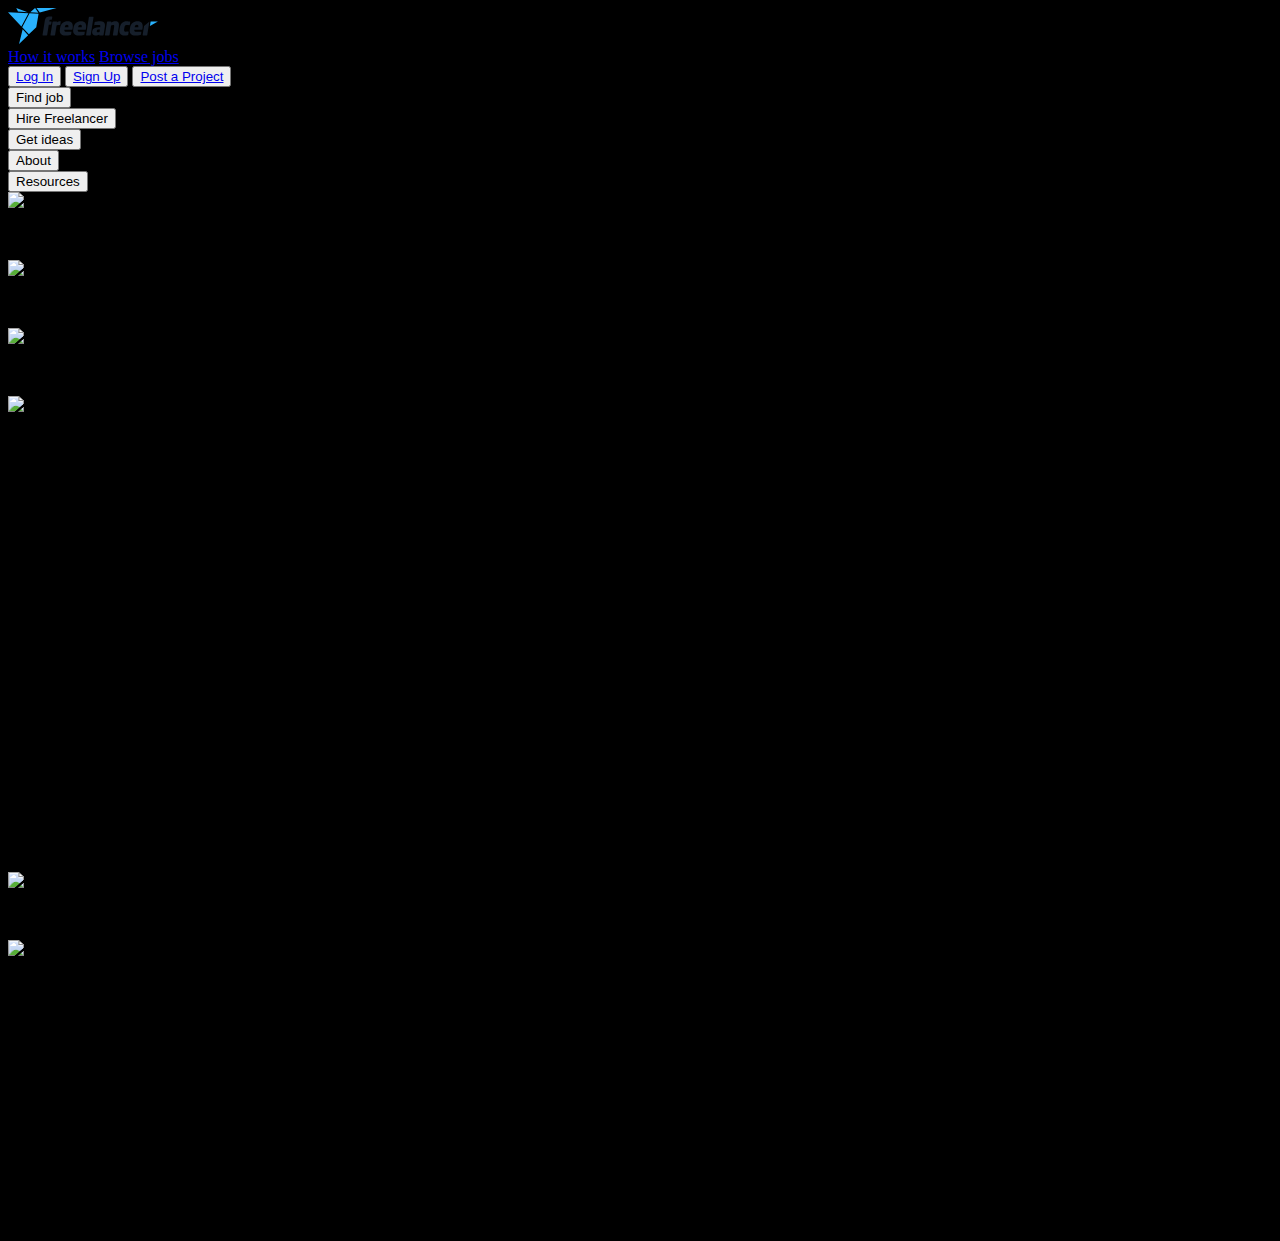
==== index.html @ 38e5a403 "initial commit" ====
<!DOCTYPE html>
<html lang="en">
<head>
    <meta charset="UTF-8">
    <meta name="viewport" content="width=device-width, initial-scale=1.0">
    <title>Document</title>
    <link rel="stylesheet" href="https://www.freelancer.com/">
    <link rel="stylesheet" href="loginpage.html">
    <link rel="stylesheet" href="bootstrap5/css/bootstrap.min.css">
<link rel="stylesheet" href="https://cdnjs.cloudflare.com/ajax/libs/font-awesome/6.5.1/css/all.min.css">
<link rel="stylesheet" href="style.css">
</head>
<style>
  body{
     background-color: black; 
  }
  .btn1{
    position: relative;
  }
  .dropdown1{
    display: none;
    position: absolute;
    left: 50px;
    /* top: 30px; */
    cursor: pointer;
    /* width: 150px; */
    padding: 10px;
  }
  /* .dropdown1:hover{
    color: blue !important;
  } */
  .btn1:hover .dropdown1{
    display: block;
  }
  .PSkill{
    /* position: relative; */
  }
  .PSkill > p:hover{
    color: blue;
  }
  .skilldrop{
    position: absolute;
    display: none;
    left: 102%;
    top: 0;
    width: 300px;
    border-left: 1px solid black;
    padding: 10px;
  }
  .skilldrop > p:hover{
    color: blue;
  }
  .PSkill:hover .skilldrop{
    display: block;
  }
  .gd{
    /* position: relative; */
  }
  .gd > p:hover{
    color: blue;
  }
  .gddropdown{
    display: none;
    position: absolute;
    width: 300px;
    border-left: 1px solid black;
    padding: 10px;
    top: -11px;
    left: 100%;
  }
  .gddropdown >p:hover{
    color: blue;
  }
  .gd:hover .gddropdown{
    display: block;
  }
  .wj{
    /* position: relative; */
  }
  .wj > p:hover{
    color: blue;
  }
  .wjdropdown{
    display: none;
    position: absolute;
    width: 300px;
    border-left: 1px solid black;
    padding: 10px;
    top: -50px;
    left: 100%;
  }
  /* .wjdropdown > p:hover{
    color: blue;
  } */
  .wj:hover .wjdropdown{
    display: block;
  }
  .bl{
    /* position: relative; */
  }
  .bldropdown > p:hover{
    color: blue;
  }
  .bldropdown{
    display: none;
    position: absolute;
    width: 300px;
    border-left: 1px solid black;
    padding: 10px;
    top: -57px;
    left: 102%;
  }
  .bl > p:hover{
    color: blue;
  }
  .bl:hover .bldropdown{
    display: block;
  }
   .fj{
    /* position: relative;  */
  } 
  .fj > p:hover{
    color: blue;
  }
  .fjdropdown{
    display: none;
    position: absolute;
    width: 300px;
    border-left: 1px solid black;
    padding: 10px;
    top: -95px;
    left: 104%;
  }
  .fj:hover .fjdropdown{
    display: block;
  }
 
  .fc{
    /* position: relative; */
  }
  .fc > p:hover{
    color: blue;
  }
  .fcdropdown{
    display: none;
    position: absolute;
    width: 300px;
    border-left: 1px solid black;
    padding: 10px;
    top: -138px;
    left: 105%;
  }
  .fc:hover .fcdropdown{
    display: block;
  }
  .appdev{
    /* position: relative; */
  }
 .appdevdropdown{
    display: none;
    position: absolute;
    width: 300px;
    border-left: 1px solid black;
    padding: 10px;
    top: -50px;
    left: 100%;
 }
 .appdev > p:hover{
    color: blue;
  }
  .appdev:hover .appdevdropdown{
    display: block;
  }
  .btn2{
    position: relative;
    cursor: pointer;
  }
  .btn2drop{
    display: none;
    position: absolute;
    width: 150px;
    padding: 10px;
  }
  .btn2:hover .btn2drop{
    display: block;
  }
  .skills{
    position: relative;
  }
  .skills > p:hover{
    color: blue;
  }
  .skillsdrop{
    display: none;
    position: absolute;
    width: 300px;
    border-left: 1px solid black;
    padding: 10px;
    top: -10px;
    left: 102%;
  
  }
  .skillsdrop > p:hover{
    color: blue;
  }
  .skills:hover .skillsdrop{
    display: block;
  }
  .location{
    position: relative;
  }
  .location > p:hover{
    color: blue;
  }
  .locationdrop{
    display: none;
    position: absolute;
    border-left: 1px solid black;
    padding: 10px;
    top: -50px;
    left: 100%;
    width: 300px;
  }
  .locationdrop > p:hover{
    color: blue;
  }
  .location:hover .locationdrop{
    display: block;
  }
  .graphics{
    position: relative;
  }
  .graphics > p:hover{
    color: blue;
  }
  .graphicsdrop{
    display: none;
    position: absolute;
    border-left: 1px solid black;
    padding: 10px;
    top: -10px;
    left: 100%;
    width: 300px;
  }
  .graphicsdrop > p:hover{
    color: blue;
  }
  .graphics:hover .graphicsdrop{
    display: block;
  }
  .hiregd{
    /* position: relative; */
    cursor: pointer;
  }
  .hiregd > p:hover{
    color: blue;
  }
  .hiregddrop{
    display: none;
    position: absolute;
    border-left: 1px solid black;
    padding: 10px;
    top: 0;
    left: 100%;
    width: 300px;
  }
  .hiregddrop > p:hover{
    color: blue;
  }
  .hiregd:hover .hiregddrop{
    display: block;
  }
  .hireweb > p:hover{
    color: blue;
  }
  .hirewebdrop{
    display: none;
    width: 300px;
    position: absolute;
    padding: 10px;
    border-left: 1px solid black;
    top: -0px;
    left: 100%;
  }
  .hireweb:hover .hirewebdrop{
    display: block;
  }
  .hirewebdrop > p:hover{
    color: blue;
  }
  .webdev{
    /* position: relative; */
    cursor: pointer;
  }
  .webdev > p:hover{
    color: blue;
  }
  .webdevdrop{
    display: none;
    position: absolute;
    border-left: 1px solid black;
    padding: 10px;
    top: 0;
    left: 100%;
    width: 300px;
  }
  .webdevdrop > p:hover{
    color: blue;
  }
  .webdev:hover .webdevdrop{
    display: block;
  }
  .mobdev{
    /* position: relative; */
    cursor: pointer;
  }
  .mobdev > p:hover{
    color: blue;
  }
  .mobdevdrop{
    display: none;
    position: absolute;
    border-left: 1px solid black;
    padding: 10px;
    top: 0;
    left: 100%;
    width: 300px;
  }
  .mobdevdrop > p:hover{
    color: blue;
  }
  .mobdev:hover .mobdevdrop{
    display: block;
  }
  
</style>
<body>
   <nav class="navbar sticky-top bg-body-tertiary bg-light shadow">
    <div class="container">
      <div class="d-flex align-items-center">
        <a class="navbar-brand active">
            <img style="width: 150px;" class=" img-fluid" src="freelancer-logo.svg" alt="">
        </a>
          <div class=" d-none d-md-none d-lg-block"> 
          <a class="mx-2 text-dark text-decoration-none" href="...">How it works</a>
          <a class="mx-2 text-dark text-decoration-none" href="...">Browse jobs</a>
        </div>
      </div>
        <div class="d-flex" role="search">          
          <button class="btn btn" type="submit">
            <a class="text-dark text-decoration-none" href="file:///C:/Users/HP/Desktop/MY%20PROJECT/Freelancer/loginpage.html">Log In</a></button>
          <button class="btn btn" type="submit">
            <a class="text-dark text-decoration-none" href="...">Sign Up</a></button>
          <button class="btn btn-danger" type="submit">
            <a class="text-dark text-decoration-none" href="..">Post a Project</a></button>
        </div>
    </div>
    </nav>

    <div class="d-flex  bg-dark text-light px-5">
      <div class="btn1">
      <button class="mx-5 btn btn-dark">Find job</button>
      <div class="dropdown1 bg-light text-dark w-75 p-3">
        <div class="PSkill">
        <p class="d-flex justify-content-between text-center align-items-center">By Skill <i class="fa-solid fa-chevron-right "></i></p> 
            <div class="skilldrop bg-light text-dark" style="">
              <div class="gd ">
              <p class="d-flex justify-content-between text-center align-items-center">Find graphic design job <i class="fa-solid fa-chevron-right "></i></p>
              <div class="gddropdown bg-light text-dark">
                <p>Find logo design job</p>
                <p>Find web design job</p>
                <p>Find banner design job</p>
                <p>Find 3D modelling jobs</p>
                <p>Find photoshop job</p>
                <p>Find illustration job</p>
                <p>Find 3d animation job</p>
                <p>Find 2d animation job</p>
                <p>Find other graphic design job</p>
              </div>
            </div>
            <div class="wj">
              <p class="d-flex justify-content-between text-center align-items-center">Find website job <i class="fa-solid fa-chevron-right "></i></p>
              <div class="wjdropdown bg-light text-dark">
                <p>Find PHP job</p>
                <p>Find Javascript job</p>
                <p>Find .NET job</p>
                <p>Find CSS jobs</p>
                <p>Find amazon web service job</p>
                <p>Find illustration job</p>
                <p>Find 3d animation job</p>
                <p>Find 2d animation job</p>
                <p>Find other graphic design job</p>
              </div>
            </div>
            <div class="appdev">
              <p>Find mobile app development job</p>
              <div class="appdevdropdown bg-light text-dark">
                <p>Find IPhone app job</p>
                <p>Find Android app job</p>
                <p>Find Flutter job</p>
                <p>Find Xamarine jobs</p>
                <p>Find PhoneGap service job</p>
                <p>Find other mobile app development jobs</p>
                <p>Find 3d animation job</p>
            </div>
            </div>
              <p>Find software development job</p>
              <p>Find internet marketing job</p>
              <p>Find data entry job</p>
              <p>Find SEO job</p>
              <p>Find writing job</p>
              <p>Find legal job</p>
              <p>Find finance job</p>
              <p>Find manufacturing job</p>
              <p>Find logistics job</p>
            </div>
      </div>

      <div class="bl">
        <p class="d-flex justify-content-between align-items-center">By Language <i class="fa-solid fa-chevron-right "></i></p>
        <div class="bldropdown bg-light text-dark">
          <p>Find freelance job in English</p>
          <p>Find freelance job in Spanish</p>
          <p>Find freelance job in Portugese</p>
          <p>Find freelance job in French</p>
          <p>Find freelance job in German</p>
          <p>Find freelance job in other languages</p>
        </div>
        <p>Featured Jobs</p>
        <p>Find Contests</p>
    </div>
    </div>
    </div>

    <div class="btn2">
      <button class=" btn btn-dark">Hire Freelancer</button>
      <div class="btn2drop bg-light text-dark">
        <div class="skills">
        <p>By Skills</p>
        <div class="skillsdrop bg-light text-dark">
          <div class="graphics ">
          <p class="d-flex justify-content-between text-center align-items-center"> Hire Graphic Designers<i class="fa-solid fa-chevron-right "></i></p>
          <div class="graphicsdrop bg-light text-dark">
              <p>Hire Photoshop Designers</p>
              <p>Hire Illustrators</p>
             <p> Hire Motion Graphics Designers</p>
              <p>Hire 2D Animators</p>
              <p>Hire 3D Animators</p>
              <p>Hire Business Card Designers</p>
             <p> Hire Tattoo Designers</p>
              <p>Hire Stationery Designers</p>
              <p>Hire Packaging Designers</p>
             <p> Hire Fashion Designers</p>
             <p> Hire Brochure Designers</p>
              <p>Hire T-Shirt Designers</p>
              <p>Hire Other Graphic Designers</p>
          </div>

          <p>Hire Logo Designers</p>
          </div>

          <div class="hiregd">
          <p class="d-flex justify-content-between text-center align-items-center">Hire 3D Graphic Designers<i class="fa-solid fa-chevron-right "></i></p>
            <div class="hiregddrop bg-light text-dark">
              <p>Hire 3D Modelers</p>
              <p>Hire 3D Renderers</p>
              <p>Hire Other 3D Graphic Designers</p>
            </div>
            </div>

            <div class="hireweb">
          <p class="d-flex justify-content-between text-center align-items-center">Hire Web Designers<i class="fa-solid fa-chevron-right "></i></p>
          <div class="hirewebdrop bg-light text-dark">
            <p>Hire Wordpress Web Designers</p>
           <p> Hire Squarespace Web Designers</p>
            <p>Hire Wix Web Designers</p>
            <p>Hire Shopify Web Designers</p>
            <p>Hire Magento Web Designers</p>
            <p>Hire Other Web Designers</p>
          </div>
          </div>

          <div class="webdev">
          <p class="d-flex justify-content-between text-center align-items-center">Hire Web Developers<i class="fa-solid fa-chevron-right "></i></p>
          <div class="webdevdrop bg-light text-dark">
           <p> Hire PHP Web Developers</p>
           <p>Hire HTML5 Web Developers</p>
           <p> Hire CSS Web Developers</p>
           <p>Hire Javascript Web Developers</p>
           <p>Hire Ruby on Rails Web Developers</p>
           <p>>Hire node.js Web Developers</p>
           <p>Hire Angular.js Web Developers</p>
           <p> Hire React.js Web Developers</p>
           <p>Hire Other Web Developers</p>
          </div>
        </div>
        
        <div class="mobdev">
          <p class="d-flex justify-content-between text-center align-items-center">Hire Mobile App Developers<i class="fa-solid fa-chevron-right "></i></p>
          <div class="mobdevdrop bg-light text-dark">
            <p>Hire iPhone Mobile App Developers</p>
            <p>Hire Android Mobile App Developers</p>
            <p>Hire PhoneGap Mobile App Developers</p>
            <p>Hire Flutter Mobile App Developers</p>
            <p>Hire Xamarin Mobile App Developers</p>
            <p>Hire Other Mobile App Developers</p>
          </div>
        </div>
          <p>Hire Writers</p>
        <p>Hire Internet Marketing Specialists</p>
        <p>Hire SEO Specialists</p>
        <p>Hire Data Entry Clerks</p>
        <p>Hire Virtual Assistance</p>
        </div>
      </div>
      <div class="location">
        <p>By Location</p>
        <div class="locationdrop bg-light text-dark">
          <p>Hire Freelancers in the United States</p>
          <p>Hire Freelancers in the United Kingdom</p>
          <p>Hire Freelancers in Canada</p>
          <p>Hire Freelancers in India</p>
         <p>Hire Freelancers in Australia</p>
          <p>Hire Freelancers in Pakistan</p>
          <p>Hire Freelancers in Bangladesh</p>
         <p> Hire Freelancers in Indonesia</p>
          <p>Hire Freelancers in Brazil</p>
          <p>Hire Freelancers in China</p>
         <p> Hire Freelancers in Turkey</p>
        <p> Hire Freelancers in the Philippines</p>
        </div>

      <p>Skills categories</p>
    </div>
    </div>
    </div>
    <div class="btn3">
      <button  class="btn btn-dark mx-5">Get ideas</button>
      <div class="btn3drop bg-light text-dark">
       <p> Get Web Design Ideas</p>
       <p>Get Mobile App Ideas</p>
        <p>Get Graphic Design Ideas</p>
        <p>Get Logo Design Ideas</p>
        <p>Get 3D Modelling Ideas</p>
        <p>Get Illustration Ideas</p>
        <p>Get Branding Ideas</p>
        <p> Get Product Design Ideas</p>
          <p>Get Package Design Ideas</p>
            <p> Get Wordpress Ideas</p>
      </div>
    </div>
    <div class="btn4">
      <button  class="btn btn-dark">About</button>
      <div class="btn4drop bg-light text-dark">
        <p>Enterprise</p>
        <p>Membership</p>
        <p>Preferred Freelancer Program</p>
        <p>Get Verified</p>
      </div>
    </div>

    <div class="btn5">
      <button class="btn btn-dark mx-5">Resources</button>
      <div class="btn5drop bg-light text-dark">
        <p></p>What Is Adobe Photoshop
        <p></p>What Is Android App Development
        <p></p>What Is Article Writing
        <p> What Is Data Entry
        <p>What Is Graphic Design
        <p> What is HTML
        <p> What Is Internet Marketing
       <p>What Is iPhone App Development
        <p>What Is JavaScript
       <p>What Is Logo Design
        <p>What Is Mobile App Development
        <p>What Is PHP
        <p>What Is Python
        <p>What Is Software Architecture
        <p>What Is Web Design
        <p>What Is WordPress
      </div>
    </div>
    </div>
 
   
<!-- <div style="">
  <video autoplay muted>
    <source src="house-v3.mp4" type="">
  </video>
  
</div> -->


<div id="carouselExampleFade" style="height: 90vh;" class="carousel slide carousel-fade" data-bs-ride="carousel" >
  <div class="carousel-inner" style="height: 90vh; z-index: -1;">

    <div class="carousel-item active" data-bs-interval="1000">
      <img src="https://www.f-cdn.com/assets/main/en/assets/home/hero/mobile-phone-1080.jpg" style="height: 90vh; width: 100vw;" class="d-block w-100" alt="...">
      <div class="carousel-caption d-none d-md-block">
        <p>SLIDE 1</p>
      </div>
    </div>

    <div class="carousel-item" data-bs-interval="1000">
      <img  src="https://www.f-cdn.com/assets/main/en/assets/home/hero/mobile-phone-850.jpg" style="height: 90vh;" class="d-block w-100" alt="...">
      <div class="carousel-caption d-none d-md-block">
        <p>SLIDE 2</p>
      </div>
    </div>

    <div class="carousel-item" data-bs-interval="1000">
      <img style="height: 100vh;" src="https://www.f-cdn.com/assets/main/en/assets/home/hero/mobile-phone-mobile.jpg" class="d-block w-100" alt="...">
      <div class="carousel-caption d-none d-md-block">
        <p>SLIDE 3</p>
      </div>
    </div>

    <div class="carousel-item" data-bs-interval="1000">
      <img src="https://www.f-cdn.com/assets/main/en/assets/home/hero/ai-contest-1080.jpg" class="d-block w-100" style="height: 90vh;" alt="...">
      <div class="carousel-caption d-none d-md-block">
        <p>SLIDE 4</p>
      </div>
    </div>

    <div class="carousel-item" data-bs-interval="15000">
      <video autoplay muted>
        <source src="https://www.f-cdn.com/assets/main/en/assets/home/video/house-v3.mp4" type="">
      </video>
      <div class="carousel-caption d-none d-md-block">
        <p>This architectural design cost $500 USD and took 15 days</p>
      </div>
    </div>

    <div class="carousel-item" data-bs-interval="20000">
      <video src="https://www.f-cdn.com/assets/main/en/assets/home/video/nasa-v3.mp4" autoplay muted></video>
      <div class="carousel-caption d-none d-md-block">
        <p>Some representative placeholder content for the second slide.</p>
      </div>
    </div>

    <div class="carousel-item" data-bs-interval="1000">
      <img src="https://www.f-cdn.com/assets/main/en/assets/home/hero/house-1080.jpg" style="height: 90vh;" class="d-block w-100" alt="...">
      <div class="carousel-caption d-none d-md-block">
        <p>Some representative placeholder content for the second slide.</p>
      </div>
    </div>

    <div class="carousel-item" data-bs-interval="1000">
      <img src="https://www.f-cdn.com/assets/main/en/assets/home/hero/nasa-1080.jpg" class="d-block w-100" alt="...">
      <div class="carousel-caption d-none d-md-block">
        <p>Some representative placeholder content for the second slide.</p>
      </div>
    </div>
  
    <div class="carousel-item" data-bs-interval="20000">
      <video src="https://www.f-cdn.com/assets/main/en/assets/home/video/ai-contest-hero.mp4" autoplay muted></video>
      <div class="carousel-caption d-none d-md-block">
        <h5>third slide label</h5>
        <p>Some representative placeholder content for the third slide.</p>
      </div>
    </div>
  </div>
  <!-- <button class="carousel-control-prev" type="button" data-bs-target="#carouselExampleFade" data-bs-slide="prev">
    <span class="carousel-control-prev-icon" aria-hidden="true"></span>
    <span class="visually-hidden">Previous</span>
  </button>
  <button class="carousel-control-next" type="button" data-bs-target="#carouselExampleFade" data-bs-slide="next">
    <span class="carousel-control-next-icon" aria-hidden="true"></span>
    <span class="visually-hidden">Next</span>
  </button> -->
</div>




   

   


<script src="https://cdn.jsdelivr.net/npm/@popperjs/core@2.11.8/dist/umd/popper.min.js" integrity="sha384-I7E8VVD/ismYTF4hNIPjVp/Zjvgyol6VFvRkX/vR+Vc4jQkC+hVqc2pM8ODewa9r" crossorigin="anonymous"></script>
<script src="https://cdn.jsdelivr.net/npm/bootstrap@5.3.3/dist/js/bootstrap.min.js" integrity="sha384-0pUGZvbkm6XF6gxjEnlmuGrJXVbNuzT9qBBavbLwCsOGabYfZo0T0to5eqruptLy" crossorigin="anonymous"></script>
<!-- <script>
  const popoverTriggerList = document.querySelectorAll('[data-bs-toggle="popover"]')
const popoverList = [...popoverTriggerList].map(popoverTriggerEl => new bootstrap.Popover(popoverTriggerEl))
</script> -->
<script src="stylesheet" href="bootstrap5/js/bootstrap.bundle.min.js"></script>
<script src="https://cdn.jsdelivr.net/npm/bootstrap@5.3.3/dist/js/bootstrap.bundle.min.js" integrity="sha384-YvpcrYf0tY3lHB60NNkmXc5s9fDVZLESaAA55NDzOxhy9GkcIdslK1eN7N6jIeHz" crossorigin="anonymous"></script>
</body>
</html>
---- style.css ----
body{
    background-color: black; 
 }
 .btn1{
   position: relative;
 }
 .dropdown1{
  z-index: 5;
   /* display: none; */
   position: absolute;
   left: 40px;
   cursor: pointer;
   width: 200px;
   padding: 10px;
 }
 .btn1:hover .dropdown1{
  display: block;
}
 .PSkill{
   position: relative;
 }
 .PSkill > p:hover{
   color: blue;
 }
 .skilldrop{
   position: absolute;
   display: none;
   left: 102%;
   top: -80px;
   width: 300px;
   border-left: 1px solid black;
   padding: 10px;
 }
 .skilldrop > p:hover{
   color: blue;
 }
 .PSkill:hover .skilldrop{
   display: block;
 }
 .gd{
   position: relative;
 }
 .gd > p:hover{
   color: blue;
 }
 .gddropdown{
   display: none;
   position: absolute;
   width: 300px;
   border-left: 1px solid black;
   padding: 10px;
   top: 0;
   left: 100%;
 }
 .gddropdown >p:hover{
   color: blue;
 }
 .gd:hover .gddropdown{
   display: block;
 }
 .wj{
   position: relative;
 }
 .wj > p:hover{
   color: blue;
 }
 .wjdropdown{
   display: none;
   position: absolute;
   width: 300px;
   border-left: 1px solid black;
   padding: 10px;
   top: 0;
   left: 100%;
 }
 /* .wjdropdown > p:hover{
   color: blue;
 } */
 .wj:hover .wjdropdown{
   display: block;
 }
 .bl{
   position: relative;
 }
 .bldropdown > p:hover{
   color: blue;
 }
 .bldropdown{
   display: none;
   position: absolute;
   width: 300px;
   border-left: 1px solid black;
   padding: 10px;
   top: 0;
   left: 100%;
 }
 .bl > p:hover{
   color: blue;
 }
 .bl:hover .bldropdown{
   display: block;
 }
  .fj{
   position: relative; 
 } 
 .fj > p:hover{
   color: blue;
 }
 .fjdropdown{
   display: none;
   position: absolute;
   width: 300px;
   border-left: 1px solid black;
   padding: 10px;
   top: 0;
   left: 100%;
 }
 .fj:hover .fjdropdown{
   display: block;
 }

 .fc{
   /* position: relative; */
 }
 .fc > p:hover{
   color: blue;
 }
 .fcdropdown{
   display: none;
   position: absolute;
   width: 300px;
   border-left: 1px solid black;
   padding: 10px;
   top: 0;
   left: 100%;
 }
 .fc:hover .fcdropdown{
   display: block;
 }
 .appdev{
   position: relative;
 }
.appdevdropdown{
   display: none;
   position: absolute;
   width: 300px;
   border-left: 1px solid black;
   padding: 10px;
   
   left: 100%;
}
.appdev > p:hover{
   color: blue;
 }
 .appdev:hover .appdevdropdown{
   display: block;
 }
 .btn2{
   position: relative;
   cursor: pointer;
 }
 .btn2drop{
   /* display: none; */
   position: absolute;
   width: 150px;
   padding: 10px;
 }
 .btn2:hover .btn2drop{
   display: block;
 }
 .skills{
   position: relative;
 }
 .skills > p:hover{
   color: blue;
 }
 .skillsdrop{
   display: none;
   position: absolute;
   width: 300px;
   border-left: 1px solid black;
   padding: 10px;
   top: -10px;
   left: 102%;
 
 }
 .skillsdrop > p:hover{
   color: blue;
 }
 .skills:hover .skillsdrop{
   display: block;
 }
 .location{
   position: relative;
 }
 .location > p:hover{
   color: blue;
 }
 .locationdrop{
   display: none;
   position: absolute;
   border-left: 1px solid black;
   padding: 10px;
   top: -50px;
   left: 100%;
   width: 300px;
 }
 .locationdrop > p:hover{
   color: blue;
 }
 .location:hover .locationdrop{
   display: block;
 }
 .graphics{
   position: relative;
 }
 .graphics > p:hover{
   color: blue;
 }
 .graphicsdrop{
   display: none;
   position: absolute;
   border-left: 1px solid black;
   padding: 10px;
   top: -10px;
   left: 100%;
   width: 300px;
 }
 .graphicsdrop > p:hover{
   color: blue;
 }
 .graphics:hover .graphicsdrop{
   display: block;
 }
 .hiregd{
   /* position: relative; */
   cursor: pointer;
 }
 .hiregd > p:hover{
   color: blue;
 }
 .hiregddrop{
   display: none;
   position: absolute;
   border-left: 1px solid black;
   padding: 10px;
   top: 0;
   left: 100%;
   width: 300px;
 }
 .hiregddrop > p:hover{
   color: blue;
 }
 .hiregd:hover .hiregddrop{
   display: block;
 }
 .hireweb > p:hover{
   color: blue;
 }
 .hirewebdrop{
   display: none;
   width: 300px;
   position: absolute;
   padding: 10px;
   border-left: 1px solid black;
   top: -0px;
   left: 100%;
 }
 .hireweb:hover .hirewebdrop{
   display: block;
 }
 .hirewebdrop > p:hover{
   color: blue;
 }
 .webdev{
   /* position: relative; */
   cursor: pointer;
 }
 .webdev > p:hover{
   color: blue;
 }
 .webdevdrop{
   display: none;
   position: absolute;
   border-left: 1px solid black;
   padding: 10px;
   top: 0;
   left: 100%;
   width: 300px;
 }
 .webdevdrop > p:hover{
   color: blue;
 }
 .webdev:hover .webdevdrop{
   display: block;
 }
 .mobdev{
   /* position: relative; */
   cursor: pointer;
 }
 .mobdev > p:hover{
   color: blue;
 }
 .mobdevdrop{
   display: none;
   position: absolute;
   border-left: 1px solid black;
   padding: 10px;
   top: 0;
   left: 100%;
   width: 300px;
 }
 .mobdevdrop > p:hover{
   color: blue;
 }
 .mobdev:hover .mobdevdrop{
   display: block;
 }
 .btn3{
    position: relative;
    cursor: pointer;
  }
  .btn3drop{
    display: none;
    position: absolute;
    width: 300px;
    padding: 10px;
  }
  .btn3:focus-within .btn3drop{
    display: block;
  }
  .btn3drop > p:hover{
    color: blue;
  }
 .btn4{
    position: relative;
    cursor: pointer;
  }
  .btn4drop{
    display: none;
    position: absolute;
    width: 300px;
    padding: 10px;
  }
  .btn4:focus-within .btn4drop{
    display: block;
  }
  .btn4drop > p:hover{
    color: blue;
  }
 .btn5{
    position: relative;
    cursor: pointer;
    z-index: 5;
  }
  .btn5drop{
    display: none;
    position: absolute;
    width: 300px;
    padding: 10px;

  }
  .btn5:focus-within .btn5drop{
    display: block;
  }
  .btn5drop > p:hover{
    color: blue;
  }
 .carousel{
  position: relative;
 }
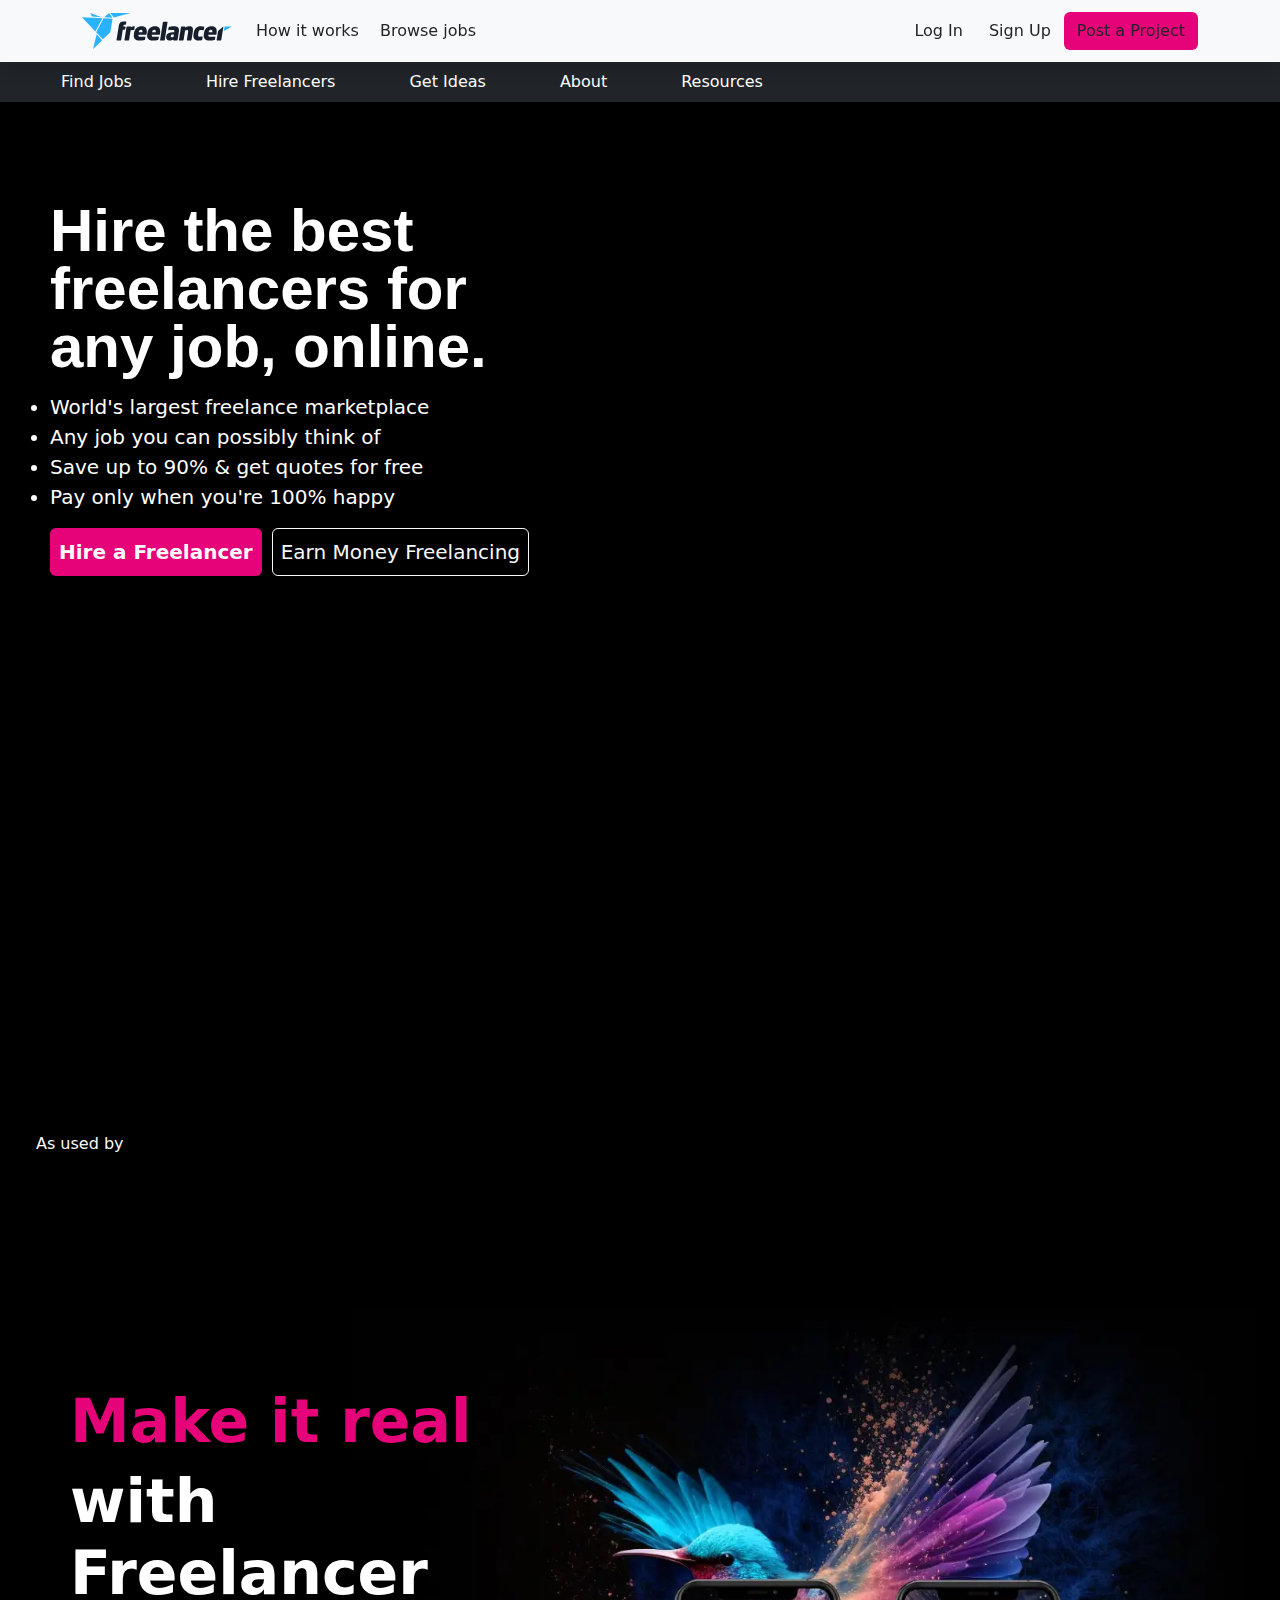
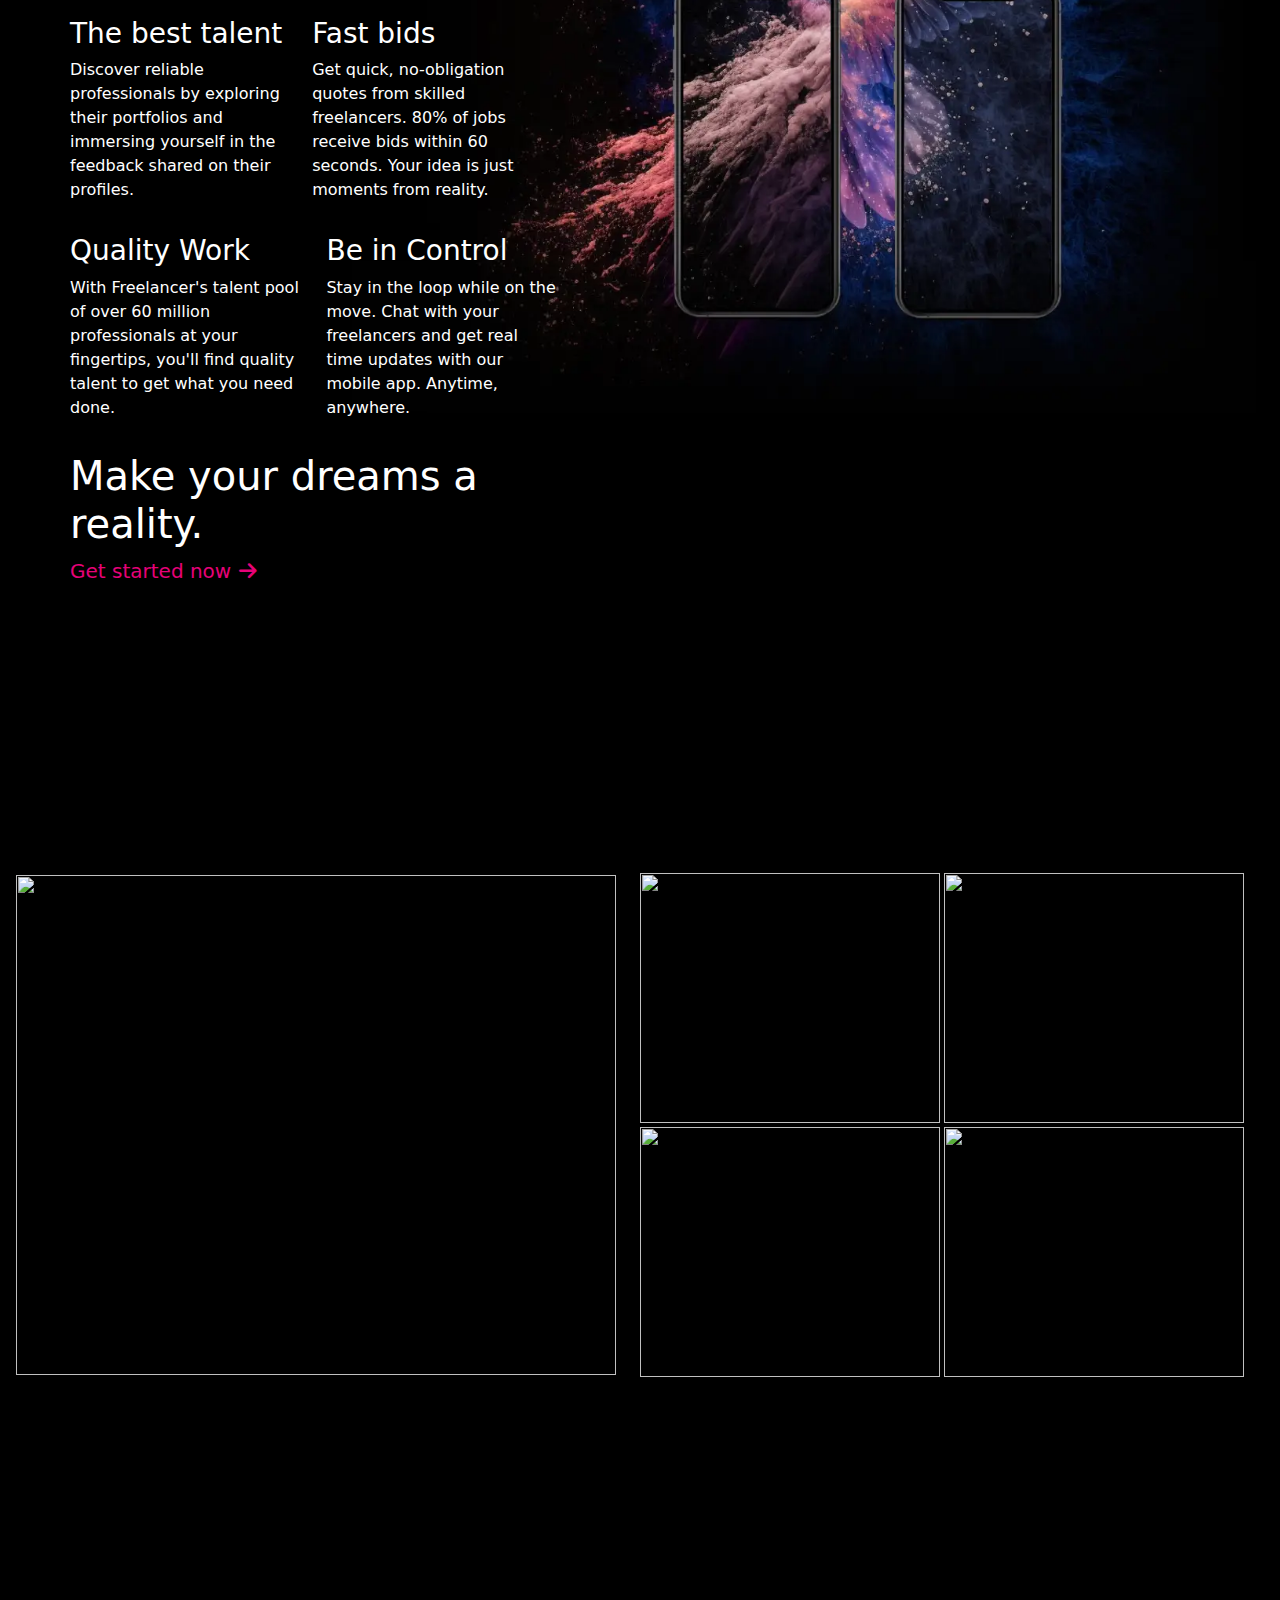
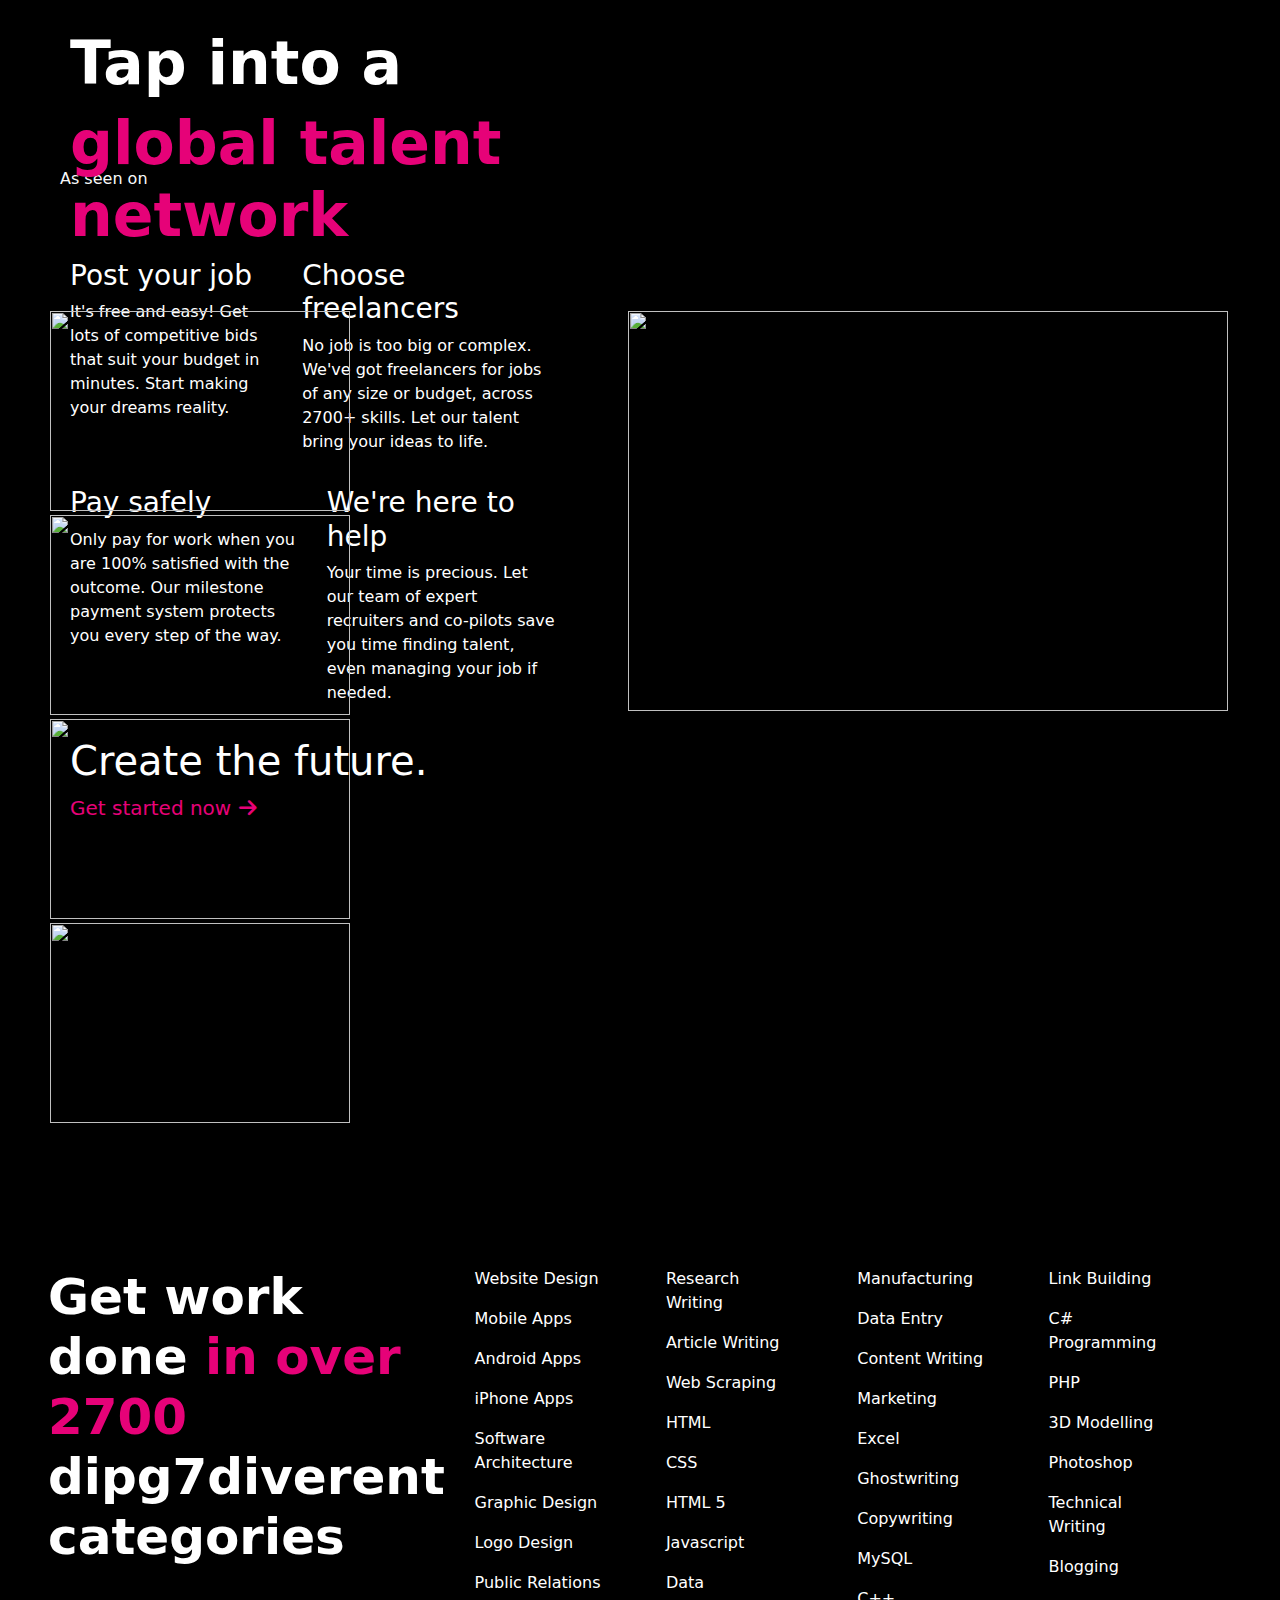
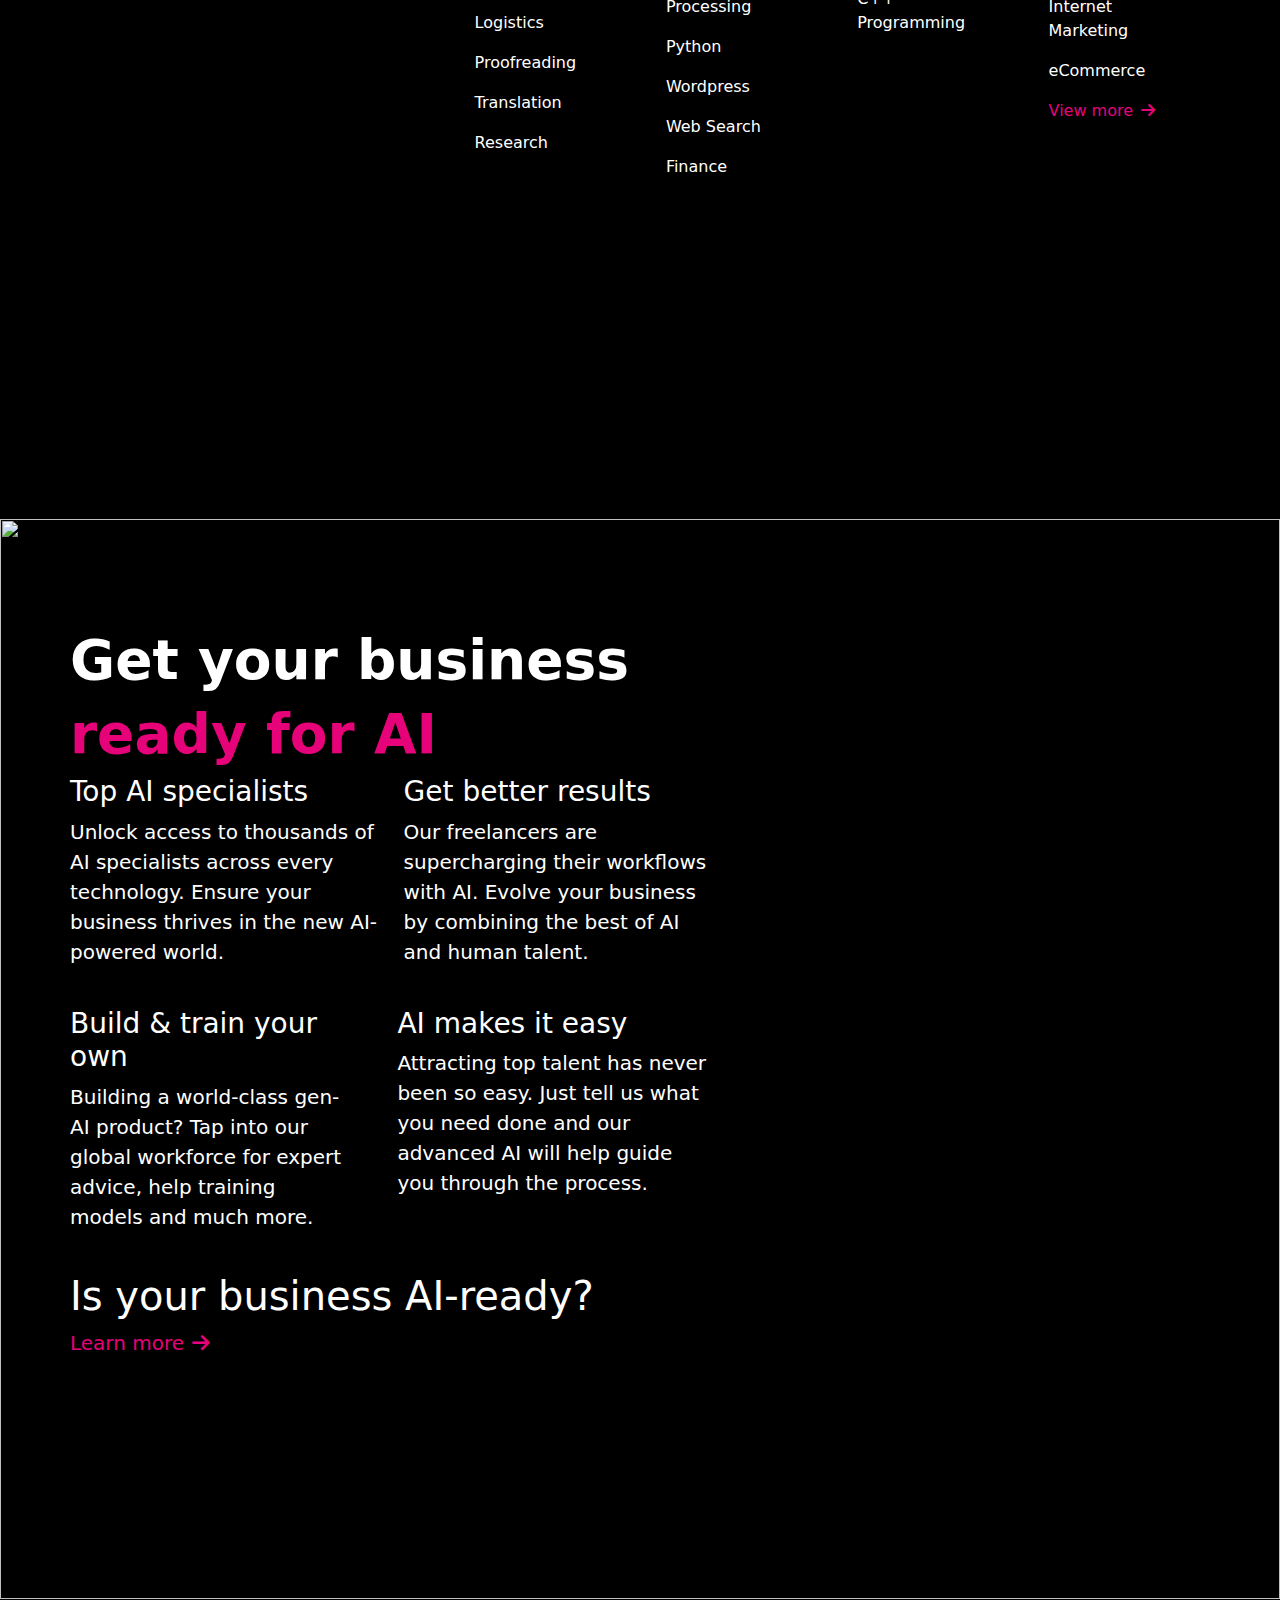
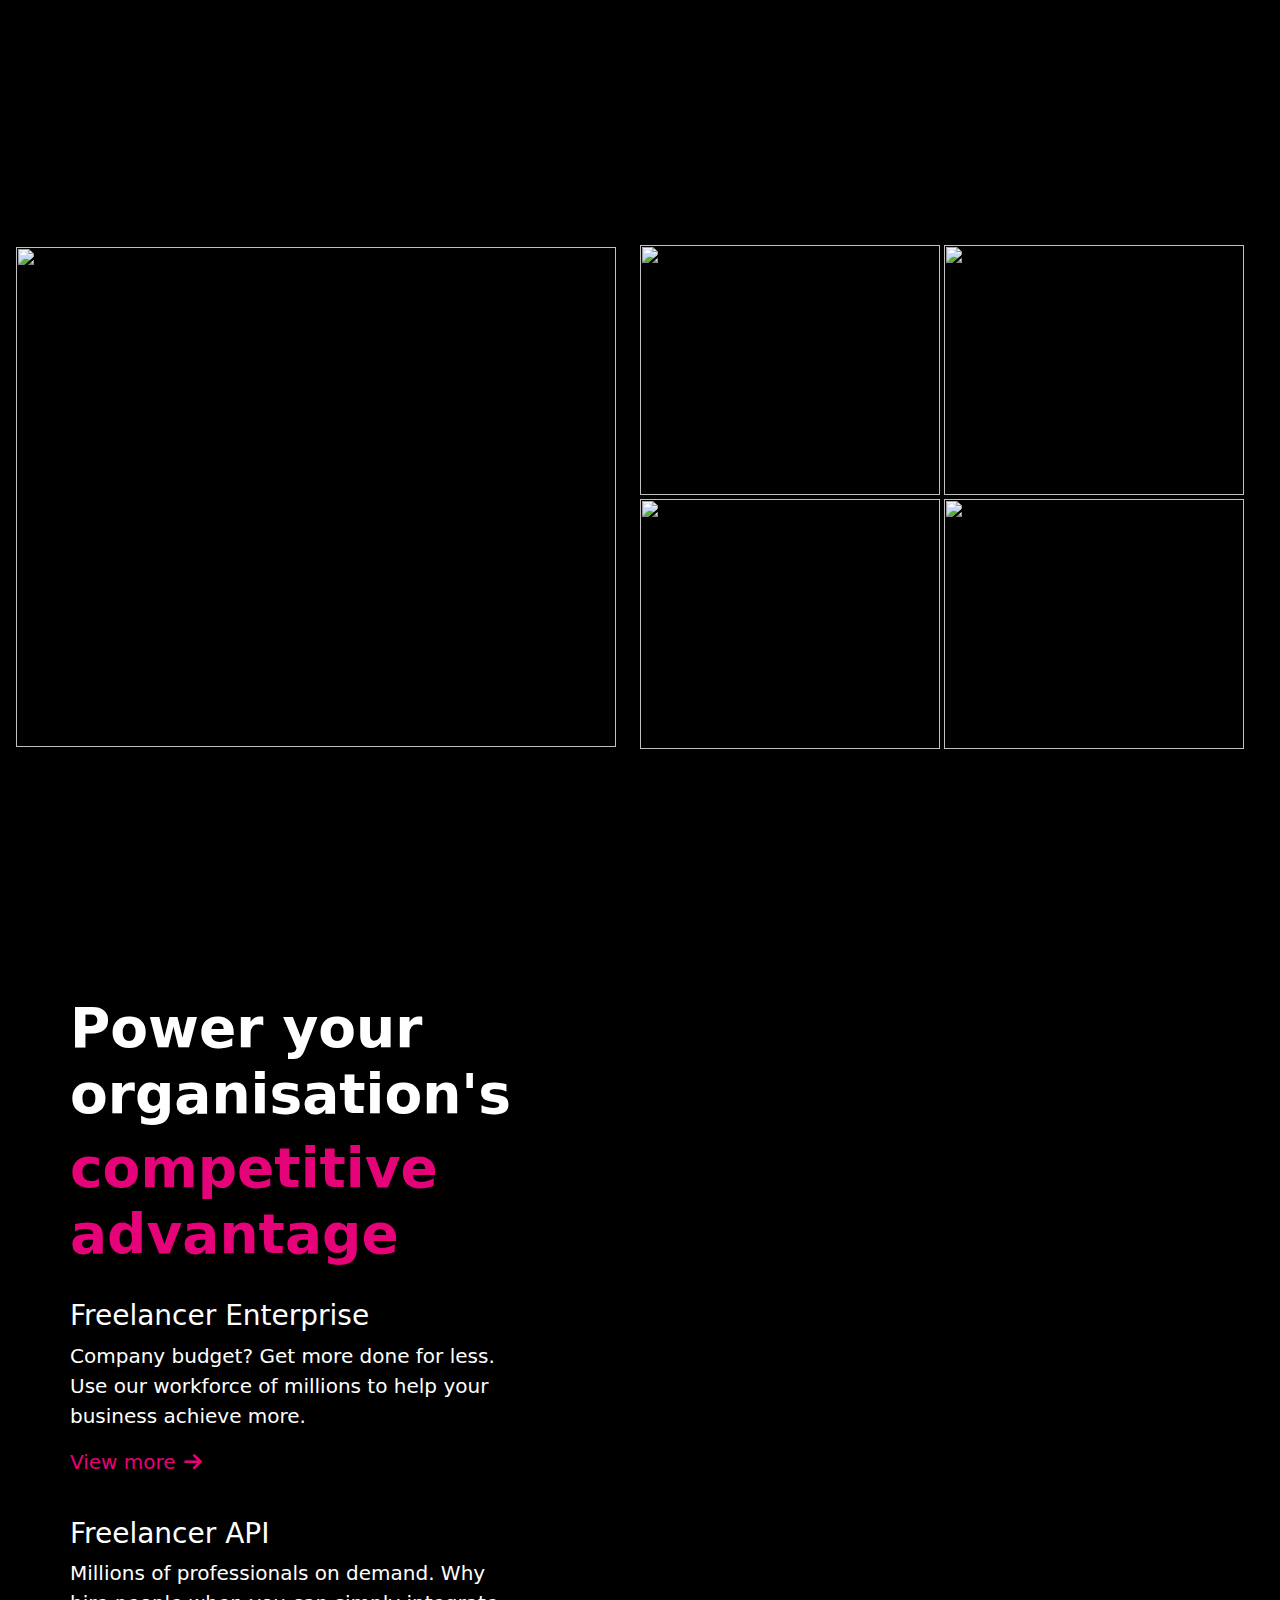
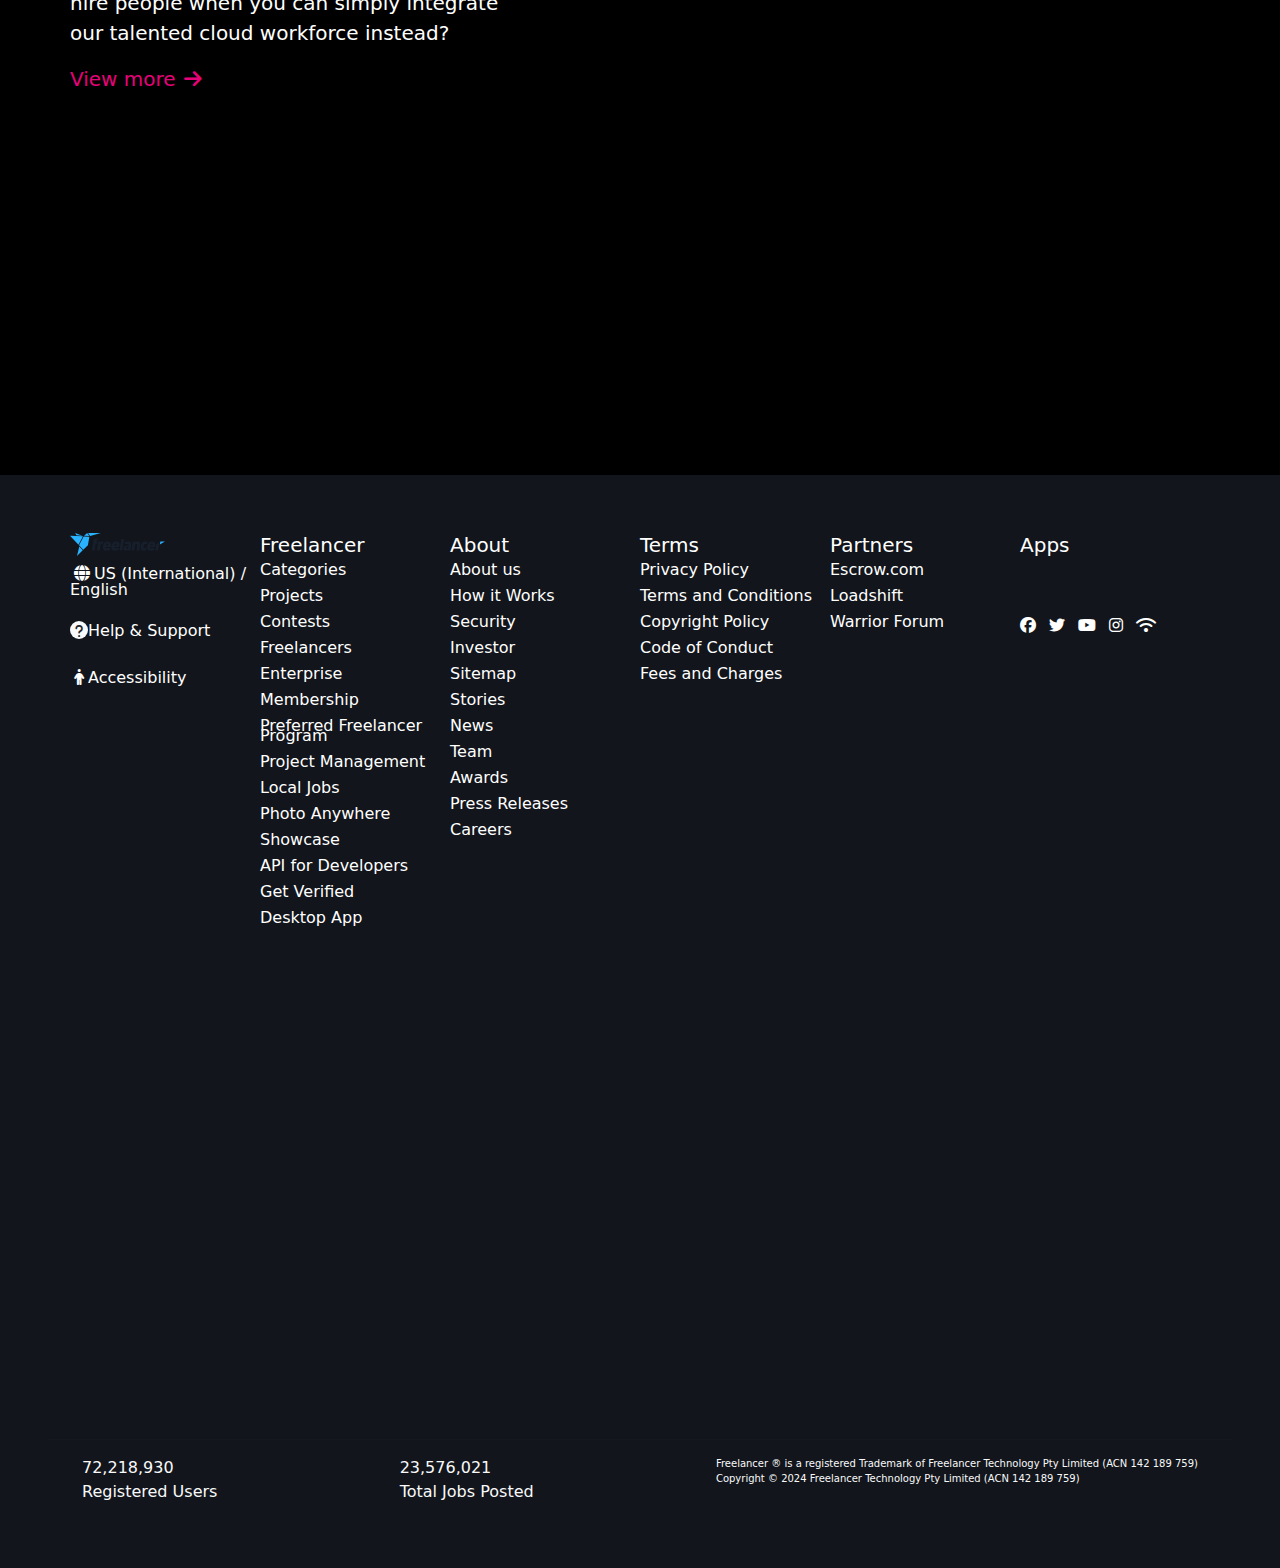
==== commit ca55b190: "update my project" ====
--- a/index.html
+++ b/index.html
@@ -3,688 +3,873 @@
 <head>
     <meta charset="UTF-8">
     <meta name="viewport" content="width=device-width, initial-scale=1.0">
-    <title>Document</title>
-    <link rel="stylesheet" href="https://www.freelancer.com/">
-    <link rel="stylesheet" href="loginpage.html">
-    <link rel="stylesheet" href="bootstrap5/css/bootstrap.min.css">
-<link rel="stylesheet" href="https://cdnjs.cloudflare.com/ajax/libs/font-awesome/6.5.1/css/all.min.css">
-<link rel="stylesheet" href="style.css">
+    <title>Testing</title>
+    <link rel="stylesheet" href="https://cdnjs.cloudflare.com/ajax/libs/font-awesome/6.5.1/css/all.min.css">
+    <!-- <link rel="stylesheet" href="bootstrap5/css/bootstrap.min.css"> -->
+    <link href="https://cdn.jsdelivr.net/npm/bootstrap@5.3.3/dist/css/bootstrap.min.css" rel="stylesheet" integrity="sha384-QWTKZyjpPEjISv5WaRU9OFeRpok6YctnYmDr5pNlyT2bRjXh0JMhjY6hW+ALEwIH" crossorigin="anonymous">
+    <link rel="stylesheet" href="testing.css">
+    <link rel="stylesheet" href="mediaquery.css" media="(max-width:800px)">
 </head>
 <style>
-  body{
-     background-color: black; 
+  @media screen and (max-width:800px) {
+   /*  */
   }
-  .btn1{
-    position: relative;
-  }
-  .dropdown1{
-    display: none;
-    position: absolute;
-    left: 50px;
-    /* top: 30px; */
-    cursor: pointer;
-    /* width: 150px; */
-    padding: 10px;
-  }
-  /* .dropdown1:hover{
-    color: blue !important;
-  } */
-  .btn1:hover .dropdown1{
-    display: block;
-  }
-  .PSkill{
-    /* position: relative; */
-  }
-  .PSkill > p:hover{
-    color: blue;
-  }
-  .skilldrop{
-    position: absolute;
-    display: none;
-    left: 102%;
-    top: 0;
-    width: 300px;
-    border-left: 1px solid black;
-    padding: 10px;
-  }
-  .skilldrop > p:hover{
-    color: blue;
-  }
-  .PSkill:hover .skilldrop{
-    display: block;
-  }
-  .gd{
-    /* position: relative; */
-  }
-  .gd > p:hover{
-    color: blue;
-  }
-  .gddropdown{
-    display: none;
-    position: absolute;
-    width: 300px;
-    border-left: 1px solid black;
-    padding: 10px;
-    top: -11px;
-    left: 100%;
-  }
-  .gddropdown >p:hover{
-    color: blue;
-  }
-  .gd:hover .gddropdown{
-    display: block;
-  }
-  .wj{
-    /* position: relative; */
-  }
-  .wj > p:hover{
-    color: blue;
-  }
-  .wjdropdown{
-    display: none;
-    position: absolute;
-    width: 300px;
-    border-left: 1px solid black;
-    padding: 10px;
-    top: -50px;
-    left: 100%;
-  }
-  /* .wjdropdown > p:hover{
-    color: blue;
-  } */
-  .wj:hover .wjdropdown{
-    display: block;
-  }
-  .bl{
-    /* position: relative; */
-  }
-  .bldropdown > p:hover{
-    color: blue;
-  }
-  .bldropdown{
-    display: none;
-    position: absolute;
-    width: 300px;
-    border-left: 1px solid black;
-    padding: 10px;
-    top: -57px;
-    left: 102%;
-  }
-  .bl > p:hover{
-    color: blue;
-  }
-  .bl:hover .bldropdown{
-    display: block;
-  }
-   .fj{
-    /* position: relative;  */
-  } 
-  .fj > p:hover{
-    color: blue;
-  }
-  .fjdropdown{
-    display: none;
-    position: absolute;
-    width: 300px;
-    border-left: 1px solid black;
-    padding: 10px;
-    top: -95px;
-    left: 104%;
-  }
-  .fj:hover .fjdropdown{
-    display: block;
-  }
- 
-  .fc{
-    /* position: relative; */
-  }
-  .fc > p:hover{
-    color: blue;
-  }
-  .fcdropdown{
-    display: none;
-    position: absolute;
-    width: 300px;
-    border-left: 1px solid black;
-    padding: 10px;
-    top: -138px;
-    left: 105%;
-  }
-  .fc:hover .fcdropdown{
-    display: block;
-  }
-  .appdev{
-    /* position: relative; */
-  }
- .appdevdropdown{
-    display: none;
-    position: absolute;
-    width: 300px;
-    border-left: 1px solid black;
-    padding: 10px;
-    top: -50px;
-    left: 100%;
- }
- .appdev > p:hover{
-    color: blue;
-  }
-  .appdev:hover .appdevdropdown{
-    display: block;
-  }
-  .btn2{
-    position: relative;
-    cursor: pointer;
-  }
-  .btn2drop{
-    display: none;
-    position: absolute;
-    width: 150px;
-    padding: 10px;
-  }
-  .btn2:hover .btn2drop{
-    display: block;
-  }
-  .skills{
-    position: relative;
-  }
-  .skills > p:hover{
-    color: blue;
-  }
-  .skillsdrop{
-    display: none;
-    position: absolute;
-    width: 300px;
-    border-left: 1px solid black;
-    padding: 10px;
-    top: -10px;
-    left: 102%;
-  
-  }
-  .skillsdrop > p:hover{
-    color: blue;
-  }
-  .skills:hover .skillsdrop{
-    display: block;
-  }
-  .location{
-    position: relative;
-  }
-  .location > p:hover{
-    color: blue;
-  }
-  .locationdrop{
-    display: none;
-    position: absolute;
-    border-left: 1px solid black;
-    padding: 10px;
-    top: -50px;
-    left: 100%;
-    width: 300px;
-  }
-  .locationdrop > p:hover{
-    color: blue;
-  }
-  .location:hover .locationdrop{
-    display: block;
-  }
-  .graphics{
-    position: relative;
-  }
-  .graphics > p:hover{
-    color: blue;
-  }
-  .graphicsdrop{
-    display: none;
-    position: absolute;
-    border-left: 1px solid black;
-    padding: 10px;
-    top: -10px;
-    left: 100%;
-    width: 300px;
-  }
-  .graphicsdrop > p:hover{
-    color: blue;
-  }
-  .graphics:hover .graphicsdrop{
-    display: block;
-  }
-  .hiregd{
-    /* position: relative; */
-    cursor: pointer;
-  }
-  .hiregd > p:hover{
-    color: blue;
-  }
-  .hiregddrop{
-    display: none;
-    position: absolute;
-    border-left: 1px solid black;
-    padding: 10px;
-    top: 0;
-    left: 100%;
-    width: 300px;
-  }
-  .hiregddrop > p:hover{
-    color: blue;
-  }
-  .hiregd:hover .hiregddrop{
-    display: block;
-  }
-  .hireweb > p:hover{
-    color: blue;
-  }
-  .hirewebdrop{
-    display: none;
-    width: 300px;
-    position: absolute;
-    padding: 10px;
-    border-left: 1px solid black;
-    top: -0px;
-    left: 100%;
-  }
-  .hireweb:hover .hirewebdrop{
-    display: block;
-  }
-  .hirewebdrop > p:hover{
-    color: blue;
-  }
-  .webdev{
-    /* position: relative; */
-    cursor: pointer;
-  }
-  .webdev > p:hover{
-    color: blue;
-  }
-  .webdevdrop{
-    display: none;
-    position: absolute;
-    border-left: 1px solid black;
-    padding: 10px;
-    top: 0;
-    left: 100%;
-    width: 300px;
-  }
-  .webdevdrop > p:hover{
-    color: blue;
-  }
-  .webdev:hover .webdevdrop{
-    display: block;
-  }
-  .mobdev{
-    /* position: relative; */
-    cursor: pointer;
-  }
-  .mobdev > p:hover{
-    color: blue;
-  }
-  .mobdevdrop{
-    display: none;
-    position: absolute;
-    border-left: 1px solid black;
-    padding: 10px;
-    top: 0;
-    left: 100%;
-    width: 300px;
-  }
-  .mobdevdrop > p:hover{
-    color: blue;
-  }
-  .mobdev:hover .mobdevdrop{
-    display: block;
-  }
-  
 </style>
 <body>
-   <nav class="navbar sticky-top bg-body-tertiary bg-light shadow">
-    <div class="container">
-      <div class="d-flex align-items-center">
-        <a class="navbar-brand active">
-            <img style="width: 150px;" class=" img-fluid" src="freelancer-logo.svg" alt="">
-        </a>
-          <div class=" d-none d-md-none d-lg-block"> 
-          <a class="mx-2 text-dark text-decoration-none" href="...">How it works</a>
-          <a class="mx-2 text-dark text-decoration-none" href="...">Browse jobs</a>
+    <nav class="navbar navbar-expand sticky-top bg-body-tertiary bg-light shadow w-100 d-block ">
+        <div class="container">
+          <div class="d-flex align-items-center">
+            <a class="navbar-brand active" href="C:\Users\HP\Desktop\MY PROJECT\Freelancer\testing.html">
+                <img style="width: 150px;" class=" img-fluid free-logo" src="freelancer-logo.svg" alt="">
+            </a>
+              <div class="d-none d-md-none d-lg-block"> 
+              <a class="mx-2 text-dark text-decoration-none" href="C:\Users\HP\Desktop\MY PROJECT\Freelancer\howitworks.html">How it works</a>
+              <a class="mx-2 text-dark text-decoration-none" href="...">Browse jobs</a>
+            </div>
+          </div>
+            <div class="d-flex navbtn" role="search">          
+              <!-- <button class="btn btn" type="submit" data-bs-toggle="modal" data-target="#myModal#">
+                <a class="text-dark text-decoration-none" href="file:///C:/Users/HP/Desktop/MY%20PROJECT/Freelancer/loginpage.html">Log In</a></button> -->
+                <button class="btn btn" type="submit">
+                  <a class="text-dark text-decoration-none" href="C:\Users\HP\Desktop\MY PROJECT\Freelancer\loginpage.html">Log In</a></button>
+              <button class="btn btn" type="submit">
+                <a class="text-dark text-decoration-none" href="C:\Users\HP\Desktop\MY PROJECT\Freelancer\signup.html">Sign Up</a></button>
+              <button class="btn btn d-none d-md-none d-lg-block" style="background-color: rgb(230,2,120);" type="submit">
+                <a class="text-dark text-decoration-none " href="..">Post a Project</a></button>
+            </div>
         </div>
+        </nav>
+
+        <div class="d-flex col-12   bg-dark text-light px-5 gap-5 div2 w-100 d-block" >
+          <div class="btn1">
+            <button class="btn btn-dark" type="button" data-bs-toggle="dropdown" aria-expanded="false">
+              Find Jobs
+            </button>
+            <ul class="dropdown-menu bg-light text-dark px-3 text-start">
+              <div class="Skills">
+              <li class="d-flex justify-content-between align-items-center text-start">By Skill<i class="fa-solid fa-chevron-right "></i></li>
+                <ul class="Skillsdrop bg-light text-dark radius-3 ">
+                  <div class="gd">
+                <li class="d-flex justify-content-between align-items-center text-start">Find Graphic Design Jobs<i class="fa-solid fa-chevron-right "></i></li>
+                  <ul class="gddropdown bg-light text-dark">
+                    <li>Find logo design job</li>
+                    <li>Find web design job</li>
+                    <li>Find banner design job</li>
+                    <li>Find 3D modelling jobs</li>
+                    <li>Find photoshop job</li>
+                    <li>Find illustration job</li>
+                    <li>Find 3d animation job</li>
+                    <li>Find 2d animation job</li>
+                    <li>Find other graphic design job</li>
+                  </ul>
+                </div>
+
+                <div class="wj">
+                <li class="d-flex justify-content-between align-items-center text-start">Find Website Jobs<i class="fa-solid fa-chevron-right "></i></li>
+                      <ul class="wjdropdown bg-light text-dark">
+                      <li>  Find PHP Jobs</li>
+                      <li>Find Javascript Jobs</li>
+                      <li> Find .NET Jobs</li>
+                      <li> Find CSS Jobs</li>
+                      <li> Find Amazon Web Services Jobs</li>
+                      <li>Find HTML5 Jobs</li>
+                      <li> Find Wordpress Jobs</li>
+                      <li>  Find Wix Jobs</li>
+                      <li>  Find Squarespace Jobs</li>
+                      <li>Find Shopify Jobs</li>
+                      <li>Find Magento Jobs</li>
+                      <li> Find Database Development Jobs</li>
+                      <li> Find Other Website Jobs</li>
+                      </ul>
+                  </div>
+
+                  <div class="mobileapp">
+                <li class="d-flex justify-content-between align-items-center text-start">Find Mobile App Development Jobs<i class="fa-solid fa-chevron-right "></i></li>
+                  <ul class="mobileappdropdown bg-light text-dark">
+                   <li> Find iPhone App Jobs</li>
+                   <li> Find Android App Jobs</li>
+                   <li>Find Flutter Jobs</li>
+                  <li> Find Xamarin Jobs</li>
+                  <li>Find PhoneGap Jobs</li>
+                  <li> Find Other Mobile App Development Jobs</li>
+                  </ul>
+                </div>
+
+                <div class="sd">
+                <li class="d-flex justify-content-between align-items-center text-start">Find Software Development Jobs<i class="fa-solid fa-chevron-right "></i></li>
+                <ul class="sddropdown bg-light text-dark">
+                  <li>Find Linux Jobs</li>
+                  <li>Find C++ Software Development Jobs</li>
+                  <li> Find C# Software Development Jobs</li>
+                  <li>Find Objective C Software Development Jobs</li>
+                  <li> Find Ruby On Rails Software Development Jobs</li>
+                  <li> Find Python Software Development Jobs</li>
+                  <li> Find Java Software Development Jobs</li>
+                  <li>Find Other Software Development Jobs</li>
+                </ul>
+              </div>
+
+              <div class="int">
+                <li class="d-flex justify-content-between align-items-center text-start">Find Internet Marketing Jobs<i class="fa-solid fa-chevron-right "></i></li>
+                <ul class="intdropdown bg-light text-dark">
+                  <li> Find Social Media Marketing Jobs</li>
+                  <li>Find Other Internet Marketing Jobs</li>
+                </ul>
+              </div>
+
+                <li>Find Data Entry Jobs</li>
+                <li>Find SEO Jobs</li>
+
+                <div class="writing">
+                <li class="d-flex justify-content-between align-items-center text-start">Find Writing Jobs<i class="fa-solid fa-chevron-right "></i></li>
+                <ul class="writingdropdown bg-light text-dark">
+                  Find Copywriting Jobs
+                  Find Ghostwriting Jobs
+                  Find Article Writing Jobs
+                  Find Other Writing Jobs
+                </ul>
+              </div>
+
+                <li>Find Legal Jobs</li>
+                <li>Find Finance Jobs</li>
+                <li>Find Manufacturing Jobs</li>
+                <li>Find Logistics Jobs</li>
+                </ul>
+              </div>
+
+              <!-- BY LANGUAGE -->
+              <div class="bl">
+              <li class="d-flex justify-content-between align-items-center text-start">By Language<i class="fa-solid fa-chevron-right "></i></li>
+                <ul class="bldropdown bg-light text-dark">
+                  <li> Find Freelance Jobs In English</li>
+                  <li>Find Freelance Jobs In Spanish</li>
+                  <li>Find Freelance Jobs In Portugese</li>
+                  <li>Find Freelance Jobs In French</li>
+                  <li>Find Freelance Jobs In German</li>
+                  <li>Find Freelancer Jobs in Other Languages</li>
+                </ul>
+              <li>Featured Jobs</li>
+              <li>Find Contest</li>
+            </div>
+            </ul>
+          </div>
+
+          <!-- BTN 2 -->
+          <div class="btn2">
+            <button class="btn btn-dark" type="button" data-bs-toggle="dropdown" aria-expanded="false">
+             Hire Freelancers
+            </button>
+            <ul class="dropdown-menu2 bg-light text-dark text-start radius-3">
+              <div class="skill2">
+              <li class="d-flex justify-content-between align-items-center text-start">By Skill<i class="fa-solid fa-chevron-right "></i></li>
+                <ul class="skill2drop bg-light text-dark">
+                  <div class="gd2">
+                  <li class="d-flex justify-content-between align-items-center text-start"> Hire Graphic Designers<i class="fa-solid fa-chevron-right "></i></li>
+                  <ul class="gd2dropdown bg-light text-dark">
+                    Hire Photoshop Designers
+                    Hire Illustrators
+                    Hire Motion Graphics Designers
+                    Hire 2D Animators
+                    Hire 3D Animators
+                    Hire Business Card Designers
+                    Hire Tattoo Designers
+                    Hire Stationery Designers
+                    Hire Packaging Designers
+                    Hire Fashion Designers
+                    Hire Brochure Designers
+                    Hire T-Shirt Designers
+                    Hire Other Graphic Designers
+                  </ul>
+                  
+                  <li class="d-flex justify-content-between align-items-center text-start">Hire Logo Designers<i class="fa-solid fa-chevron-right "></i></li>
+                  </div>
+
+                  <div class="graphics">
+                  <li class="d-flex justify-content-between align-items-center text-start">Hire 3D Graphic Designers<i class="fa-solid fa-chevron-right "></i></li>
+                  <ul class="graphicsdropdown bg-light text-dark">
+                  <li> Hire 3D Modelers</li>
+                  <li>Hire 3D Renderers</li>
+                  <li>Hire Other 3D Graphic Designers</li>
+                  </ul>
+                  </div>
+
+                  <div class="wd">
+                  <li class="d-flex justify-content-between align-items-center text-start"> Hire Web Designers<i class="fa-solid fa-chevron-right "></i></li>
+                  <ul class="wddropdown bg-light text-dark">
+                    Hire Wordpress Web Designers
+                    Hire Squarespace Web Designers
+                    Hire Wix Web Designers
+                    Hire Shopify Web Designers
+                    Hire Magento Web Designers
+                    Hire Other Web Designers
+                  </ul>
+                  </div>
+
+                  <div class="wdvp">
+                  <li class="d-flex justify-content-between align-items-center text-start"> Hire Web Developers<i class="fa-solid fa-chevron-right "></i></li>
+                  <ul class="wdvpdropdown bg-light text-dark">
+                    Hire PHP Web Developers
+                    Hire HTML5 Web Developers
+                    Hire CSS Web Developers
+                    Hire Javascript Web Developers
+                    Hire Ruby on Rails Web Developers
+                    Hire node.js Web Developers
+                    Hire Angular.js Web Developers
+                    Hire React.js Web Developers
+                    Hire Other Web Developers
+                  </ul>
+                  </div>
+
+                  <div class="appdev">
+                  <li class="d-flex justify-content-between align-items-center text-start">  Hire Mobile App Developers<i class="fa-solid fa-chevron-right "></i></li>
+                  <ul class="appdevdropdown bg-light text-dark">
+                    Hire iPhone Mobile App Developers
+                    Hire Android Mobile App Developers
+                    Hire PhoneGap Mobile App Developers
+                    Hire Flutter Mobile App Developers
+                    Hire Xamarin Mobile App Developers
+                    Hire Other Mobile App Developers
+                  </ul>
+                  </div>
+
+                  <div class="hw">
+                  <li class="d-flex justify-content-between align-items-center text-start"> Hire Writers<i class="fa-solid fa-chevron-right "></i></li>
+                  <ul class="hwdropdown bg-light text-dark">
+                    <li>Hire Article Writers</li>
+                   <li> Hire Copywriters</li>
+                   <li> Hire Ghostwriters</li>
+                    <li>Hire Other Writers</li>
+                  </ul>
+                  </div>
+
+                  <div class="him">
+                  <li class="d-flex justify-content-between align-items-center text-start">  Hire Internet Marketing Specialists<i class="fa-solid fa-chevron-right "></i></li>
+                  <ul class="himdropdown bg-light text-dark">
+                    <li>Hire Social Media Marketing Specialists</li>
+                    <li> Hire Other Internet Marketing Specialists</li>
+                  </ul>
+                  </div>
+
+                  <li> Hire SEO Specialists</li>
+                  <li> Hire Data Entry Clerks</li>
+                  <li> Hire Virtual Assistants</li>
+
+                  <div class="hsd">
+                  <li class="d-flex justify-content-between align-items-center text-start"> Hire Software Developers<i class="fa-solid fa-chevron-right "></i></li>
+                  <ul class="hsddropdown bg-light text-dark">
+                    Hire Java Software Developers
+                    Hire C++ Software Developers
+                    Hire Python Software Developers
+                   Hire Database Software Developers
+                    Hire Linux Software Developers
+                    Hire Objective C Software Developers
+                   Hire Other Software Developers
+                  </ul>
+                  </div>
+
+                  <div class="ht">
+                  <li class="d-flex justify-content-between align-items-center text-start"> Hire Translators<i class="fa-solid fa-chevron-right "></i></li>
+                  <ul class="htdropdown bg-light text-dark">
+                    Hire Spanish Translators
+                    Hire English Translators
+                    Hire Portuguese Translators
+                    Hire French Translators
+                    Hire German Translators
+                    Hire Other Translators
+                  </ul>
+                  </div>
+
+
+                  <li> Hire Financial Experts</li>
+                  <li> Hire Lawyers</li>
+                  <li> Hire Manufacturers</li>
+                  <li>Hire Logistics Experts</li>
+                </ul> 
+              </div>
+
+              <div class="location">
+              <li class="d-flex justify-content-between align-items-center text-start">By location <i class="fa-solid fa-chevron-right "></i></li>
+              <ul class="locationdropdown bg-light text-dark">
+                Hire Freelancers in the United States
+                Hire Freelancers in the United Kingdom
+                Hire Freelancers in Canada
+                Hire Freelancers in India
+                Hire Freelancers in Australia
+                Hire Freelancers in Pakistan
+                Hire Freelancers in Bangladesh
+                Hire Freelancers in Indonesia
+                Hire Freelancers in Brazil
+                Hire Freelancers in China
+                Hire Freelancers in Turkey
+                Hire Freelancers in the Philippines
+              </ul>
+              <li style="list-style: none;">Skills categories</li>
+              </div>
+            </ul>
+          </div>
+
+
+          <!-- BTN 3 -->
+          <div class="btn3">
+            <button class="btn btn-dark" type="submit">
+              <a class="" href="C:\Users\HP\Desktop\MY PROJECT\Freelancer\getideas.html">Get Ideas</a></button>
+            <ul class="dropdown-menu3 bg-light text-dark text-start radius-3">
+              <li>Get Web Design Ideas</li>
+              <li>Get Mobile App Ideas</li>
+              <li> Get Graphic Design Ideas</li>
+                <li>Get Logo Design Ideas</li>
+               <li> Get 3D Modelling Ideas</li>
+                <li>Get Illustration Ideas</li>
+                <li> Get Branding Ideas</li>
+               <li> Get Product Design Ideas</li>
+             <li> Get Package Design Ideas</li>
+              <li>  Get Wordpress Ideas</li>
+            </ul>
+          </div>
+
+           <!-- BTN 4 -->
+           <div class="btn4">
+            <button class="btn btn-dark" type="submit">
+              <a class="" href="C:\Users\HP\Desktop\MY PROJECT\Freelancer\about.html">About</a></button>
+            <ul class="dropdown-menu4 bg-light text-dark text-start radius-3">
+              <li> Enterprise</li> 
+              <li> Membership</li> 
+              <li> Preferred Freelancer Program</li> 
+              <li> Get Verified</li> 
+            </ul>
+          </div>
+
+           <!-- BTN 5 -->
+           <div class="btn5">
+            <button class="btn btn-dark" type="submit">
+              <a class="" href="C:\Users\HP\Desktop\MY PROJECT\Freelancer\resouces page\resouces.html">Resources</a></button>
+            <ul class="dropdown-menu5 bg-light text-dark text-start radius-3">
+             <li> What Is Adobe Photoshop</li> 
+             <li>What Is Android App Development</li> 
+             <li>What Is Article Writing</li> 
+              <li> What Is Data Entry</li> 
+              <li>  What Is Graphic Design</li> </li> 
+              <li> What is HTML</li> 
+              <li>What Is Internet Marketing</li> 
+              <li>    What Is iPhone App Development</li> 
+              <li>     What Is JavaScript</li> 
+              <li>    What Is Logo Design</li> 
+              <li>  What Is Mobile App Development</li> 
+              <li>  What Is PHP</li> 
+              <li>   What Is Python</li> 
+              <li>   What Is Software Architecture</li> 
+              <li>  What Is Web Design</li> 
+                <li> What Is WordPress</li> 
+            </ul>
+          </div>
       </div>
-        <div class="d-flex" role="search">          
-          <button class="btn btn" type="submit">
-            <a class="text-dark text-decoration-none" href="file:///C:/Users/HP/Desktop/MY%20PROJECT/Freelancer/loginpage.html">Log In</a></button>
-          <button class="btn btn" type="submit">
-            <a class="text-dark text-decoration-none" href="...">Sign Up</a></button>
-          <button class="btn btn-danger" type="submit">
-            <a class="text-dark text-decoration-none" href="..">Post a Project</a></button>
+
+        <div class="divPOne w-100">
+          <video src="https://www.f-cdn.com/assets/main/en/assets/home/video/nasa-v3.mp4" autoplay muted loop style="height: 100vh; width: 100%;" class="w-100"></video>
+         
+            <div class="text col-md-4">
+            <p class="">Hire the best freelancers for any job, online.</p>
+            <li>World's largest freelance marketplace</li>
+            <li>Any job you can possibly think of</li>
+            <li>Save up to 90% & get quotes for free</li>
+            <li>Pay only when you're 100% happy</li>
+            <div class="my-3 col-md-6 w-100 btndiv d-flex">
+            <button class="bttn btn btn text-light fs-5 p-2 ">Hire a Freelancer</button>
+            <button class="earnbtn btn btn- text-light border-light fs-5 p-2">Earn Money Freelancing</button>
+          </div> 
         </div>
-    </div>
-    </nav>
-
-    <div class="d-flex  bg-dark text-light px-5">
-      <div class="btn1">
-      <button class="mx-5 btn btn-dark">Find job</button>
-      <div class="dropdown1 bg-light text-dark w-75 p-3">
-        <div class="PSkill">
-        <p class="d-flex justify-content-between text-center align-items-center">By Skill <i class="fa-solid fa-chevron-right "></i></p> 
-            <div class="skilldrop bg-light text-dark" style="">
-              <div class="gd ">
-              <p class="d-flex justify-content-between text-center align-items-center">Find graphic design job <i class="fa-solid fa-chevron-right "></i></p>
-              <div class="gddropdown bg-light text-dark">
-                <p>Find logo design job</p>
-                <p>Find web design job</p>
-                <p>Find banner design job</p>
-                <p>Find 3D modelling jobs</p>
-                <p>Find photoshop job</p>
-                <p>Find illustration job</p>
-                <p>Find 3d animation job</p>
-                <p>Find 2d animation job</p>
-                <p>Find other graphic design job</p>
-              </div>
-            </div>
-            <div class="wj">
-              <p class="d-flex justify-content-between text-center align-items-center">Find website job <i class="fa-solid fa-chevron-right "></i></p>
-              <div class="wjdropdown bg-light text-dark">
-                <p>Find PHP job</p>
-                <p>Find Javascript job</p>
-                <p>Find .NET job</p>
-                <p>Find CSS jobs</p>
-                <p>Find amazon web service job</p>
-                <p>Find illustration job</p>
-                <p>Find 3d animation job</p>
-                <p>Find 2d animation job</p>
-                <p>Find other graphic design job</p>
-              </div>
-            </div>
-            <div class="appdev">
-              <p>Find mobile app development job</p>
-              <div class="appdevdropdown bg-light text-dark">
-                <p>Find IPhone app job</p>
-                <p>Find Android app job</p>
-                <p>Find Flutter job</p>
-                <p>Find Xamarine jobs</p>
-                <p>Find PhoneGap service job</p>
-                <p>Find other mobile app development jobs</p>
-                <p>Find 3d animation job</p>
-            </div>
-            </div>
-              <p>Find software development job</p>
-              <p>Find internet marketing job</p>
-              <p>Find data entry job</p>
-              <p>Find SEO job</p>
-              <p>Find writing job</p>
-              <p>Find legal job</p>
-              <p>Find finance job</p>
-              <p>Find manufacturing job</p>
-              <p>Find logistics job</p>
-            </div>
-      </div>
-
-      <div class="bl">
-        <p class="d-flex justify-content-between align-items-center">By Language <i class="fa-solid fa-chevron-right "></i></p>
-        <div class="bldropdown bg-light text-dark">
-          <p>Find freelance job in English</p>
-          <p>Find freelance job in Spanish</p>
-          <p>Find freelance job in Portugese</p>
-          <p>Find freelance job in French</p>
-          <p>Find freelance job in German</p>
-          <p>Find freelance job in other languages</p>
         </div>
-        <p>Featured Jobs</p>
-        <p>Find Contests</p>
-    </div>
-    </div>
-    </div>
-
-    <div class="btn2">
-      <button class=" btn btn-dark">Hire Freelancer</button>
-      <div class="btn2drop bg-light text-dark">
-        <div class="skills">
-        <p>By Skills</p>
-        <div class="skillsdrop bg-light text-dark">
-          <div class="graphics ">
-          <p class="d-flex justify-content-between text-center align-items-center"> Hire Graphic Designers<i class="fa-solid fa-chevron-right "></i></p>
-          <div class="graphicsdrop bg-light text-dark">
-              <p>Hire Photoshop Designers</p>
-              <p>Hire Illustrators</p>
-             <p> Hire Motion Graphics Designers</p>
-              <p>Hire 2D Animators</p>
-              <p>Hire 3D Animators</p>
-              <p>Hire Business Card Designers</p>
-             <p> Hire Tattoo Designers</p>
-              <p>Hire Stationery Designers</p>
-              <p>Hire Packaging Designers</p>
-             <p> Hire Fashion Designers</p>
-             <p> Hire Brochure Designers</p>
-              <p>Hire T-Shirt Designers</p>
-              <p>Hire Other Graphic Designers</p>
-          </div>
-
-          <p>Hire Logo Designers</p>
-          </div>
-
-          <div class="hiregd">
-          <p class="d-flex justify-content-between text-center align-items-center">Hire 3D Graphic Designers<i class="fa-solid fa-chevron-right "></i></p>
-            <div class="hiregddrop bg-light text-dark">
-              <p>Hire 3D Modelers</p>
-              <p>Hire 3D Renderers</p>
-              <p>Hire Other 3D Graphic Designers</p>
-            </div>
-            </div>
-
-            <div class="hireweb">
-          <p class="d-flex justify-content-between text-center align-items-center">Hire Web Designers<i class="fa-solid fa-chevron-right "></i></p>
-          <div class="hirewebdrop bg-light text-dark">
-            <p>Hire Wordpress Web Designers</p>
-           <p> Hire Squarespace Web Designers</p>
-            <p>Hire Wix Web Designers</p>
-            <p>Hire Shopify Web Designers</p>
-            <p>Hire Magento Web Designers</p>
-            <p>Hire Other Web Designers</p>
-          </div>
-          </div>
-
-          <div class="webdev">
-          <p class="d-flex justify-content-between text-center align-items-center">Hire Web Developers<i class="fa-solid fa-chevron-right "></i></p>
-          <div class="webdevdrop bg-light text-dark">
-           <p> Hire PHP Web Developers</p>
-           <p>Hire HTML5 Web Developers</p>
-           <p> Hire CSS Web Developers</p>
-           <p>Hire Javascript Web Developers</p>
-           <p>Hire Ruby on Rails Web Developers</p>
-           <p>>Hire node.js Web Developers</p>
-           <p>Hire Angular.js Web Developers</p>
-           <p> Hire React.js Web Developers</p>
-           <p>Hire Other Web Developers</p>
+
+       
+          <div class="page2 row w-100 my-5 flex-wrap" style="height: 130vh;">
+            <div class="d-flex divlogo align-items-center text-center  p-5 flex-wrap w-100 gap-4">
+              <div class="text-light">As used by </div>
+              <div class="d-flex justify-content-between logos" >
+              <img src="https://www.f-cdn.com/assets/main/en/assets/home/redesign/companies/amazon_logo2-darkmode.svg" alt="">
+              <img style="font-size: ;" src="https://www.f-cdn.com/assets/main/en/assets/home/redesign/companies/facebook-corporate-logo2-darkmode.svg" alt="">
+              <img src="https://www.f-cdn.com/assets/main/en/assets/home/redesign/companies/deloitte-logo2-darkmode.svg" alt="">
+              <img src="https://www.f-cdn.com/assets/main/en/assets/home/redesign/companies/nasa-logo3.svg" alt="">
+              <img src="https://www.f-cdn.com/assets/main/en/assets/home/redesign/companies/ibm-logo2-darkmode.svg" alt="">
+              <img src="https://www.f-cdn.com/assets/main/en/assets/home/redesign/companies/airbus-logo2-darkmode.svg" alt="">
+              <img src="https://www.f-cdn.com/assets/main/en/assets/home/redesign/companies/telstra-logo-darkmode.svg" alt="">
+              <img src="https://www.f-cdn.com/assets/main/en/assets/home/redesign/companies/fujitsu-logo-darkmode.svg" alt="">
+              <img src="https://www.f-cdn.com/assets/main/en/assets/home/redesign/companies/google-logo.svg" alt="">
+            </div>
+            </div>
+          
+            <div>
+              <img class="d-none d-md-block" src="make-it-real-bg-ld.webp" width="100%"  alt="">
+            </div>
+
+            <div class="text2">
+              <h1 style="color: rgb(230,2,120); font-size: 60px;font-weight: 700;">Make it real </h1>
+              <h1 style="font-size: 60px;font-weight: 700;"> with Freelancer</h1>
+              <div class="d-flex gap-4"> 
+                <span>
+                  <h3>The best talent</h3>
+                  <p >Discover reliable professionals by exploring their portfolios 
+                    and immersing yourself in the feedback shared on their profiles.</p>
+                  </span>
+                  <span>
+                 <h3>Fast bids</h3>
+                 <p> Get quick, no-obligation quotes from skilled freelancers. 80% of 
+                    jobs receive bids within 60 seconds. Your idea is just moments from reality.</p>
+                  </span>
+              </div>
+
+              <div class="d-flex gap-4 my-3">
+                <span>
+                  <h3>Quality Work</h3>
+                  <p>With Freelancer's talent pool of over 60 million professionals
+                     at your fingertips, you'll find quality talent to get what you need done.</p>
+                    </span>
+                <span>
+                 <h3>Be in Control</h3>
+                 <p> Stay in the loop while on the move. Chat with your freelancers and get real time updates 
+                  with our mobile app. Anytime, anywhere.</p>
+                </span>
+              </div>
+              <h1 >Make your dreams a reality. </h1>
+                <p style="color: rgb(230,2,120); font-size: 20px;">Get started now<i class="fa-solid fa-arrow-right mx-2"></i></p>
+            </div>
+
+            <div>
+              <img class="cards" src="https://www.f-cdn.com/assets/main/en/assets/home/make-it-real/make-it-real-cards-ld.png" alt="">
+            </div>
+          </div>
+
+          <div class="page3 d-flex align-items-center my-5 row w-100" style="height: 100vh;">
+            <div class="col-12 col-md-6 text-end ladyart" style="">
+              <img src="https://www.f-cdn.com/assets/main/en/assets/home/crowd-favorites/v2/ai-generated-art-v2.jpg" style=" height: 500px; width: 600px;" class="ladyartimg" alt="">
+              <div class="label1 text-start">
+                <div class="d-flex justify-content-between">
+                <p>A generated art <br> $200USD in 7 days</p>
+                <button style="background-color: rgb(230,2,120); color: white; height: fit-content;" class="btn btn">Discover more<i class="fa-solid fa-arrow-right mx-2"></i></button>
+              </div>
+              </div>
+            </div>
+
+            <div class="smallmgs d-flex col-12 col-md-6 flex-wrap gap-1">
+
+              <div class="contimg1">
+              <img class="smimage1 " src="https://www.f-cdn.com/assets/main/en/assets/home/crowd-favorites/v2/wordpress-website-v2.jpg" width="300px" height="250px" alt="">
+                <div class="label2 text-start ">
+                  <div class="d-flex justify-content-between">
+                  <p style="font-size: small;">Wordpress website. <br> $125 USD in 1 day.</p>
+                  <button style="background-color: rgb(230,2,120); color: white; height: fit-content;font-size: small; width" class="btn btn">Discover more<i class="fa-solid fa-arrow-right mx-2"></i></button>
+                </div>
+                </div>
+              </div>
+
+              <div class="contimg2">
+              <img src="https://www.f-cdn.com/assets/main/en/assets/home/crowd-favorites/v2/interior-3d-model-v2.jpg" width="300px" height="250px" alt="">
+              <div class="label2 text-start ">
+                <div class="d-flex justify-content-between">
+                <p style="font-size: small;">Interior 3D model. <br>$350 USD in 7 days.</p>
+                <button style="background-color: rgb(230,2,120); color: white; height: fit-content;font-size: small; width" class="btn btn">Discover more<i class="fa-solid fa-arrow-right mx-2"></i></button>
+              </div>
+              </div>
+            </div>
+
+            <div class="contimg3">
+              <img src="https://www.f-cdn.com/assets/main/en/assets/home/crowd-favorites/v2/packaging-design-v2.jpg" width="300px" height="250px" alt="">
+                <div class="label2 text-start ">
+                  <div class="d-flex justify-content-between">
+                  <p style="font-size: small;">Interior 3D model. <br>$350 USD in 7 days.</p>
+                  <button style="background-color: rgb(230,2,120); color: white; height: fit-content;font-size: small; width" class="btn btn">Discover more<i class="fa-solid fa-arrow-right mx-2"></i></button>
+                </div>
+                </div>
+              </div>
+
+              <div class="contimg4">
+              <img src="https://www.f-cdn.com/assets/main/en/assets/home/crowd-favorites/v2/mobile-app-v2.jpg" width="300px" height="250px" alt="">
+              <div class="label2 text-start ">
+                <div class="d-flex justify-content-between">
+                <p style="font-size: small;">Interior 3D model. <br>$350 USD in 7 days.</p>
+                <button style="background-color: rgb(230,2,120); color: white; height: fit-content;font-size: small; width" class="btn btn">Discover more<i class="fa-solid fa-arrow-right mx-2"></i></button>
+              </div>
+              </div>
+            </div>
+
+            </div>
+          </div>
+         
+
+          <div class="page4 row w-100 ">
+            <div class="bg4">
+            <img src="https://www.f-cdn.com/assets/main/en/assets/home/global-talent/global-talent-bg-ld.jpg" alt="" class="pg4img w-100" >
+            <img class="card2" src="https://www.f-cdn.com/assets/main/en/assets/home/global-talent/global-talent-cards-ld.png" alt="">
+          </div>
+
+            <div class="text4">
+              <h1 style="font-size:60px; font-weight:700;">Tap into a </h1>
+              <h1 style="color: rgb(230,2,120); font-size:60px; font-weight: 700;" >global talent network</h1>
+              <div class="d-flex gap-4"> 
+                <span>
+                  <h3>Post your job</h3>
+                  <p>It's free and easy! Get lots of competitive bids that suit your budget in minutes.
+                     Start making your dreams reality.</p>
+                  </span>
+                  <span>
+                 <h3>Choose freelancers</h3>
+                 <p> No job is too big or complex. We've got freelancers for jobs of any size or budget, across 2700+ skills.
+                   Let our talent bring your ideas to life.</p>
+                  </span>
+              </div>
+
+              <div class="d-flex gap-4 my-3">
+                <span>
+                  <h3>Pay safely</h3>
+                  <p>Only pay for work when you are 100% satisfied with the outcome. Our milestone payment system protects
+                     you every step of the way.</p>
+                    </span>
+                <span>
+                 <h3>We're here to help</h3>
+                 <p> Your time is precious. Let our team of expert recruiters and co-pilots 
+                  save you time finding talent, even managing your job if needed.</p>
+                </span>
+              </div>
+              <h1>Create the future. </h1>
+                <p style="color: rgb(230,2,120); font-size: 20px;">Get started now<i class="fa-solid fa-arrow-right mx-2"></i></p>
+            </div>
+         
+          </div>
+
+          <!-- ANOTHER PAGE -->
+          
+          
+        <div class="page5 row w-100 my-5 flex-wrap">
+          <div class="d-flex divlogo2 align-items-center text-center  p-5 flex-wrap w-100">
+            <div class="d-flex logo2 align-items-center justify-content-between p-4">
+              <div class="text-light">As seen on </div>
+              <img style="" src="https://www.f-cdn.com/assets/main/en/assets/home/as-seen-on/the-new-york-times-darkmode.svg" alt="">
+              <img style="" src="https://www.f-cdn.com/assets/main/en/assets/home/as-seen-on/cnbc-darkmode.svg" alt="">
+              <img src="https://www.f-cdn.com/assets/main/en/assets/home/as-seen-on/wall-street-journal-darkmode.svg" alt="">
+              <img src="https://www.f-cdn.com/assets/main/en/assets/home/as-seen-on/cnn-darkmode.svg" alt="">
+              <img src="https://www.f-cdn.com/assets/main/en/assets/home/as-seen-on/bloomberg-darkmode.svg" alt="">
+              <img src="https://www.f-cdn.com/assets/main/en/assets/home/as-seen-on/yahoo-finance-darkmode.svg" alt="">
+              <img src="https://www.f-cdn.com/assets/main/en/assets/home/as-seen-on/business-insider-darkmode.svg" alt="">
+              <img src="https://www.f-cdn.com/assets/main/en/assets/home/as-seen-on/forbes-darkmode.svg" alt="">
+            </div>
+          </div>
+
+            <div class="d-flex flex-column-reverse flex-md-row  my-5 flex-wrap  w-100 justify-content-center">
+            <div class="d-flex col-12 col-md-6 flex-wrap gap-1 smallmgs2" style="padding-left: 50px;">
+
+              <div class="contimg5">
+              <img class="" src="https://www.f-cdn.com/assets/main/en/assets/home/crowd-favorites/v2/product-3d-modelling-v2.jpg" width="300px" height="200px" alt="">
+                <div class="labelsm text-start">
+                  <div class="d-flex justify-content-between">
+                  <p style="font-size: small;">Product 3D modelling. <br> $430 USD in 3 weeks.
+                    </p>
+                  <button style="background-color: rgb(230,2,120); color: white; height: fit-content;font-size: small; width" class="btn btn">Discover more<i class="fa-solid fa-arrow-right mx-2"></i></button>
+                </div>
+                </div>
+              </div>
+
+              <div class="contimg6">
+              <img src="https://www.f-cdn.com/assets/main/en/assets/home/crowd-favorites/v2/book-cover-design-v2.jpg" width="300px" height="200px" alt="">
+              <div class="labelsm text-start">
+                <div class="d-flex justify-content-between">
+                <p style="font-size: small;">Book cover design.<br>$25 USD in 3 days.</p>
+                <button style="background-color: rgb(230,2,120); color: white; height: fit-content;font-size: small; width" class="btn btn">Discover more<i class="fa-solid fa-arrow-right mx-2"></i></button>
+              </div>
+              </div>
+            </div>
+
+            <div class="contimg7">
+              <img src="https://www.f-cdn.com/assets/main/en/assets/home/crowd-favorites/v2/album-cover-v2.jpg" width="300px" height="200px" alt="">
+                <div class="labelsm text-start">
+                  <div class="d-flex justify-content-between">
+                  <p style="font-size: small;">Album cover.<br> $110 USD in 9 days.
+                    </p>
+                  <button style="background-color: rgb(230,2,120); color: white; height: fit-content;font-size: small; width" class="btn btn">Discover more<i class="fa-solid fa-arrow-right mx-2"></i></button>
+                </div>
+                </div>
+              </div>
+
+              <div class="contimg8">
+              <img src="https://www.f-cdn.com/assets/main/en/assets/home/crowd-favorites/v2/ai-generated-illustration-v3.png" width="300px" height="200px" alt="">
+              <div class="labelsm text-start ">
+                <div class="d-flex justify-content-between">
+                <p style="font-size: small;">Delivery small parcel project.<br> $50 USD in 1 day.</p>
+                <button style="background-color: rgb(230,2,120); color: white; height: fit-content;font-size: small; width" class="btn btn">Discover more<i class="fa-solid fa-arrow-right mx-2"></i></button>
+              </div>
+              </div>
+            </div>
+
+            </div>
+
+            <div class="col-12 col-md-6 text-start catart" style="">
+              <img src="https://www.f-cdn.com/assets/main/en/assets/home/crowd-favorites/v2/character-illustration-v2.jpg" style="width: 600px; height: 400px;" alt="">
+              <div class="labelcat text-start ">
+                <span class="d-flex justify-content-between">
+                <p>Character illustration.<br>$60 USD in 5 days.</p>
+                <button style="background-color: rgb(230,2,120); color: white; height: fit-content;" class="btn btn">Discover more<i class="fa-solid fa-arrow-right mx-2"></i></button>
+              </span>
+              </div>
+            </div>
           </div>
         </div>
+
+
+        <section style="height: 100vh; color: white;" class="page6 row w-100 p-5 d-flex">
+          <div class="col-12 col-md-4 div1pg6">
+           <h1 style="font-size: 50px; font-weight: 700;"> Get work done <span style="color: rgb(230,2,120);">in over 2700</span> dipg7diverent categories</h1>
+          </div>
+          <div class="col-10 col-md-8 d-flex justify-content-around">
+          <div class="col-10 col-md-2 ttt">
+           <p> Website Design</p>
+           <p> Mobile Apps</p>
+           <p>  Android Apps</p>
+            <p> iPhone Apps</p>
+            <p>  Software Architecture</p>
+            <p>  Graphic Design</p>
+            <p>   Logo Design</p>
+            <p>  Public Relations</p>
+            <p>  Logistics</p>
+            <p>  Proofreading</p>
+           <p>  Translation</p>
+           <p>  Research</p>
+          </div>
+
+          <div class="col-10 col-md-2 ttt">
+            <p>Research Writing</p>
+            <p>Article Writing</p>
+           <p> Web Scraping</p>
+           <p> HTML</p>
+           <p>CSS</p>
+            <p> HTML 5</p>
+              <p> Javascript</p>
+                <p>Data Processing</p>
+                  <p>  Python</p>
+                    <p> Wordpress</p>
+            <p>  Web Search</p>
+              <p> Finance</p>
+          </div>
+
+          <div class="col-10 col-md-2 ttt">
+          <p>  Manufacturing</p>
+          <p>  Data Entry
+            <p>  Content Writing
+              <p>  Marketing
+                <p>    Excel
+                  <p>   Ghostwriting
+                    <p>   Copywriting
+                      <p>   MySQL
+                        <p>   C++ Programming
+          </div>
+
+          <div class="col-10 col-md-2 ttt">
+            <p>   Link Building
+            <p>  C# Programming
+            <p>   PHP
+            <p>   3D Modelling
+            <p>   Photoshop
+           <p>   Technical Writing
+            <p>   Blogging
+          <p>   Internet Marketing
+              <p>   eCommerce
+          <p style="color: rgb(230,2,120);">  View more<i class="fa-solid fa-arrow-right mx-2"></i></p>
+          </div>
+        </div>
+        </section>
         
-        <div class="mobdev">
-          <p class="d-flex justify-content-between text-center align-items-center">Hire Mobile App Developers<i class="fa-solid fa-chevron-right "></i></p>
-          <div class="mobdevdrop bg-light text-dark">
-            <p>Hire iPhone Mobile App Developers</p>
-            <p>Hire Android Mobile App Developers</p>
-            <p>Hire PhoneGap Mobile App Developers</p>
-            <p>Hire Flutter Mobile App Developers</p>
-            <p>Hire Xamarin Mobile App Developers</p>
-            <p>Hire Other Mobile App Developers</p>
-          </div>
-        </div>
-          <p>Hire Writers</p>
-        <p>Hire Internet Marketing Specialists</p>
-        <p>Hire SEO Specialists</p>
-        <p>Hire Data Entry Clerks</p>
-        <p>Hire Virtual Assistance</p>
-        </div>
-      </div>
-      <div class="location">
-        <p>By Location</p>
-        <div class="locationdrop bg-light text-dark">
-          <p>Hire Freelancers in the United States</p>
-          <p>Hire Freelancers in the United Kingdom</p>
-          <p>Hire Freelancers in Canada</p>
-          <p>Hire Freelancers in India</p>
-         <p>Hire Freelancers in Australia</p>
-          <p>Hire Freelancers in Pakistan</p>
-          <p>Hire Freelancers in Bangladesh</p>
-         <p> Hire Freelancers in Indonesia</p>
-          <p>Hire Freelancers in Brazil</p>
-          <p>Hire Freelancers in China</p>
-         <p> Hire Freelancers in Turkey</p>
-        <p> Hire Freelancers in the Philippines</p>
-        </div>
-
-      <p>Skills categories</p>
-    </div>
-    </div>
-    </div>
-    <div class="btn3">
-      <button  class="btn btn-dark mx-5">Get ideas</button>
-      <div class="btn3drop bg-light text-dark">
-       <p> Get Web Design Ideas</p>
-       <p>Get Mobile App Ideas</p>
-        <p>Get Graphic Design Ideas</p>
-        <p>Get Logo Design Ideas</p>
-        <p>Get 3D Modelling Ideas</p>
-        <p>Get Illustration Ideas</p>
-        <p>Get Branding Ideas</p>
-        <p> Get Product Design Ideas</p>
-          <p>Get Package Design Ideas</p>
-            <p> Get Wordpress Ideas</p>
-      </div>
-    </div>
-    <div class="btn4">
-      <button  class="btn btn-dark">About</button>
-      <div class="btn4drop bg-light text-dark">
-        <p>Enterprise</p>
-        <p>Membership</p>
-        <p>Preferred Freelancer Program</p>
-        <p>Get Verified</p>
-      </div>
-    </div>
-
-    <div class="btn5">
-      <button class="btn btn-dark mx-5">Resources</button>
-      <div class="btn5drop bg-light text-dark">
-        <p></p>What Is Adobe Photoshop
-        <p></p>What Is Android App Development
-        <p></p>What Is Article Writing
-        <p> What Is Data Entry
-        <p>What Is Graphic Design
-        <p> What is HTML
-        <p> What Is Internet Marketing
-       <p>What Is iPhone App Development
-        <p>What Is JavaScript
-       <p>What Is Logo Design
-        <p>What Is Mobile App Development
-        <p>What Is PHP
-        <p>What Is Python
-        <p>What Is Software Architecture
-        <p>What Is Web Design
-        <p>What Is WordPress
-      </div>
-    </div>
-    </div>
- 
-   
-<!-- <div style="">
-  <video autoplay muted>
-    <source src="house-v3.mp4" type="">
-  </video>
+
+        <section class="page7">
+          <img class="w-100 pg7bg" style="height: 120vh;" src="https://www.f-cdn.com/assets/main/en/assets/home/ai-business/ai-business-bg-ld.jpg" alt="">
+          <img class="card3" src="https://www.f-cdn.com/assets/main/en/assets/home/ai-business/ai-business-cards-ld.png" alt="">
+
+          <div class="pg7text">
+            <h1 style="font-size: 55px;font-weight: 700;">Get your business</h1>
+            <h1 style="color: rgb(230,2,120); font-size: 55px;font-weight: 700;">ready for AI</h1>
+            <div class="d-block d-md-flex gap-4 pg7div"> 
+              <span >
+                <h3>Top AI specialists</h3>
+                <p class="fs-5">Unlock access to thousands of AI specialists across every technology.
+                   Ensure your business thrives in the new AI-powered world.</p>
+                </span>
+                <span>
+               <h3>Get better results</h3>
+               <p class="fs-5"> Our freelancers are supercharging their workflows with AI. 
+                Evolve your business by combining the best of AI and human talent.</p>
+                </span>
+            </div>
+
+            <div class="d-block d-md-flex gap-5 py-4 pg7div"> 
+              <span>
+                <h3>Build & train your own</h3>
+                <p class="fs-5">Building a world-class gen-AI product?
+                   Tap into our global workforce for expert advice, help training models and much more.</p>
+                </span>
+                <span>
+               <h3>AI makes it easy</h3>
+               <p class="fs-5"> Attracting top talent has never been so easy.
+                 Just tell us what you need done and our advanced AI will help guide you through the process.</p>
+                </span>
+            </div>
+            <h1 >Is your business AI-ready? </h1>
+            <p style="color: rgb(230,2,120); font-size: 20px;">Learn more<i class="fa-solid fa-arrow-right mx-2"></i></p>
+          </div>
+        </section>
+
+        <section class="d-flex align-items-center my-5 flex-wrap row w-100 page8" style="height: 100vh;">
+          <div class="col-12 col-md-6 text-end ladyart"  style="">
+            <img src="https://www.f-cdn.com/assets/main/en/assets/home/crowd-favorites/v2/architectural-design-v2.jpg" style="width: 600px; height: 500px;" class="ladyartimg" alt="">
+            <div class="label1 text-start ">
+              <div class="d-flex justify-content-between">
+              <p>Architectural design.<br> $500USD in 30 days</p>
+              <button style="background-color: rgb(230,2,120); color: white; height: fit-content;" class="btn btn">Discover more<i class="fa-solid fa-arrow-right mx-2"></i></button>
+            </div>
+            </div>
+          </div>
+
+          <div class="smallmgs d-flex col-12 col-md-6 flex-wrap gap-1">
+
+            <div class="contimg1">
+            <img class="smimage1" src="https://www.f-cdn.com/assets/main/en/assets/home/crowd-favorites/v2/video-production-v2.jpg" width="300px" height="250px" alt="">
+              <div class="label2 text-start ">
+                <div class="d-flex justify-content-between">
+                <p style="font-size: small;">Video production. <br>$1960 USD in 30 days.</p>
+                <button style="background-color: rgb(230,2,120); color: white; height: fit-content;font-size: small; width" class="btn btn">Discover more<i class="fa-solid fa-arrow-right mx-2"></i></button>
+              </div>
+              </div>
+            </div>
+
+            <div class="contimg2">
+            <img src="https://www.f-cdn.com/assets/main/en/assets/home/crowd-favorites/v2/shopify-website-v2.jpg" width="300px" height="250px" alt="">
+            <div class="label2 text-start ">
+              <div class="d-flex justify-content-between">
+              <p style="font-size: small;">Shopify website. <br>$300 USD in 7 days.</p>
+              <button style="background-color: rgb(230,2,120); color: white; height: fit-content;font-size: small; width" class="btn btn">Discover more<i class="fa-solid fa-arrow-right mx-2"></i></button>
+            </div>
+            </div>
+          </div>
+
+          <div class="contimg3">
+            <img src="https://www.f-cdn.com/assets/main/en/assets/home/crowd-favorites/v2/ai-generated-image-v3.png" width="300px" height="250px" alt="">
+              <div class="label2 text-start ">
+                <div class="d-flex justify-content-between">
+                <p style="font-size: small;">Handyman Projects. <br>$100 USD </p>
+                <button style="background-color: rgb(230,2,120); color: white; height: fit-content;font-size: small; width" class="btn btn">Discover more<i class="fa-solid fa-arrow-right mx-2"></i></button>
+              </div>
+              </div>
+            </div>
+
+            <div class="contimg4">
+            <img src="https://www.f-cdn.com/assets/main/en/assets/home/crowd-favorites/v2/seo-expert-v2.jpg" width="300px" height="250px" alt="">
+            <div class="label2 text-start ">
+              <div class="d-flex justify-content-between">
+              <p style="font-size: small;">SEO expert. <br> $100 USD in 3 days.</p>
+              <button style="background-color: rgb(230,2,120); color: white; height: fit-content;font-size: small; width" class="btn btn">Discover more<i class="fa-solid fa-arrow-right mx-2"></i></button>
+            </div>
+            </div>
+          </div>
+
+          </div>
+        </section>
+
+        <section class="page9 w-100" style="height: 120vh;">
+          <!-- <img class="w-100" src="https://www.f-cdn.com/assets/main/en/assets/home/api-enterprise/enterprise-upsell-v5-desktop-test.jpg" alt="" style="height: 100vh;"> -->
+          <div class="pg9text">
+            <h1 style="font-size: 55px;font-weight: 700;">Power your organisation's</h1>
+            <h1 style="color: rgb(230,2,120); font-size: 55px;font-weight: 700;">competitive advantage</h1>
+
+            <span class="px-5">
+              <h3>Freelancer Enterprise</h3>
+              <p class="fs-5">Company budget? Get more done for less. Use our
+                 workforce of millions to help your business achieve more.</p>
+                 <p style="color: rgb(230,2,120); font-size: 20px;">View more<i class="fa-solid fa-arrow-right mx-2"></i></p>
+              </span>
+              <span>
+             <h3>Freelancer API</h3>
+             <p class="fs-5"> Millions of professionals on demand. 
+              Why hire people when you can simply integrate our talented cloud workforce instead?</p>
+               <p style="color: rgb(230,2,120); font-size: 20px;">View more<i class="fa-solid fa-arrow-right mx-2"></i></p>
+              </span>
+          </div>
+        </section>
+
+        <section class="w-100 p-5" style="background-color: rgb(18,21,27);">
+          <div class="footer d-flex flex-wrap container w-100" style="height: 100vh; padding: 10px 0;color: white;">
+            <div class="col-12 col-md-2 ft">
+              <img class="w-50" src="freelancer-logo.svg" alt="">
+              <p style="padding: 5px 0;"><i class="fa-solid fa-globe p-1"></i>US (International) / English </p>
+              <p style="padding: 5px 0;"><i class="fa-solid fa-question p-1 bg-light text-dark text-center" style="border-radius: 100%; height: 18px; width: 18px; font-size: small;"></i>Help & Support</p>
+              <p style="padding: 5px 0;"><i class="fa-solid fa-person p-1"></i>Accessibility</p>
+            </div>
+            <div class="col-12 col-md-2 ftdivs">
+              <h5>Freelancer</h5>
+              <p>Categories</p>
+              <p> Projects</p>
+              <p> Contests</p>
+              <p>  Freelancers</p>
+              <p> Enterprise</p>
+              <p> Membership</p>
+              <p> Preferred Freelancer Program</p>
+              <p> Project Management</p>
+              <p> Local Jobs</p>
+              <p>  Photo Anywhere</p>
+              <p>  Showcase</p>
+              <p>  API for Developers</p>
+              <p>  Get Verified</p>
+              <p> Desktop App</p>
+            </div>
+            <div class="col-12 col-md-2 ftdivs">
+              <h5>About</h5>
+              <p>About us</p>
+              <p>How it Works</p>
+              <p>Security</p>
+              <p>Investor</p>
+              <p>Sitemap</p>
+              <p>Stories</p>
+              <p> News</p>
+              <p>Team</p>
+              <p>Awards</p>
+              <p>Press Releases</p>
+              <p>Careers</p>
+            </div>
+            <div class="col-12 col-md-2 ftdivs">
+              <h5>Terms</h5>
+             <p> Privacy Policy</p>
+             <p> Terms and Conditions</p>
+              <p> Copyright Policy</p>
+              <p> Code of Conduct</p>
+              <p> Fees and Charges</p>
+            </div>
+            <div class="col-12 col-md-2 ftdivs">
+             <h5> Partners</h5>
+              <p>Escrow.com</p>
+              <p>Loadshift</p>
+              <p> Warrior Forum</p>
+            </div>
+            <div class="col-12 col-md-2 ftdivs">
+              <h5>Apps</h5>
+              <p><img src="https://www.f-cdn.com/assets/main/en/assets/footer/app-store.svg" alt=""></p>
+              <img src="https://www.f-cdn.com/assets/main/en/assets/footer/google-play.svg" alt="">
+              <div class="my-3">
+                <i class="fa-brands fa-facebook"></i>
+                <i class="fa-brands fa-twitter px-2"></i>
+                <i class="fa-brands fa-youtube"></i>
+                <i class="fa-brands fa-instagram px-2"></i>
+                <i class="fa-solid fa-wifi"></i>
+              </div>
+            </div>
+          </div>
+          <hr>
+          <div class="d-flex justify-content-between container text-light flex-wrap">
+            <p>72,218,930 <br> Registered Users</p>
+            <p>23,576,021 <br>Total Jobs Posted</p>
+            <p style="font-size: 10px;">Freelancer ® is a registered Trademark of Freelancer Technology Pty Limited (ACN 142 189 759) <br>
+              Copyright © 2024 Freelancer Technology Pty Limited (ACN 142 189 759)</p>
+          </div>
+        </section>
+
+      
   
-</div> -->
-
-
-<div id="carouselExampleFade" style="height: 90vh;" class="carousel slide carousel-fade" data-bs-ride="carousel" >
-  <div class="carousel-inner" style="height: 90vh; z-index: -1;">
-
-    <div class="carousel-item active" data-bs-interval="1000">
-      <img src="https://www.f-cdn.com/assets/main/en/assets/home/hero/mobile-phone-1080.jpg" style="height: 90vh; width: 100vw;" class="d-block w-100" alt="...">
-      <div class="carousel-caption d-none d-md-block">
-        <p>SLIDE 1</p>
-      </div>
-    </div>
-
-    <div class="carousel-item" data-bs-interval="1000">
-      <img  src="https://www.f-cdn.com/assets/main/en/assets/home/hero/mobile-phone-850.jpg" style="height: 90vh;" class="d-block w-100" alt="...">
-      <div class="carousel-caption d-none d-md-block">
-        <p>SLIDE 2</p>
-      </div>
-    </div>
-
-    <div class="carousel-item" data-bs-interval="1000">
-      <img style="height: 100vh;" src="https://www.f-cdn.com/assets/main/en/assets/home/hero/mobile-phone-mobile.jpg" class="d-block w-100" alt="...">
-      <div class="carousel-caption d-none d-md-block">
-        <p>SLIDE 3</p>
-      </div>
-    </div>
-
-    <div class="carousel-item" data-bs-interval="1000">
-      <img src="https://www.f-cdn.com/assets/main/en/assets/home/hero/ai-contest-1080.jpg" class="d-block w-100" style="height: 90vh;" alt="...">
-      <div class="carousel-caption d-none d-md-block">
-        <p>SLIDE 4</p>
-      </div>
-    </div>
-
-    <div class="carousel-item" data-bs-interval="15000">
-      <video autoplay muted>
-        <source src="https://www.f-cdn.com/assets/main/en/assets/home/video/house-v3.mp4" type="">
-      </video>
-      <div class="carousel-caption d-none d-md-block">
-        <p>This architectural design cost $500 USD and took 15 days</p>
-      </div>
-    </div>
-
-    <div class="carousel-item" data-bs-interval="20000">
-      <video src="https://www.f-cdn.com/assets/main/en/assets/home/video/nasa-v3.mp4" autoplay muted></video>
-      <div class="carousel-caption d-none d-md-block">
-        <p>Some representative placeholder content for the second slide.</p>
-      </div>
-    </div>
-
-    <div class="carousel-item" data-bs-interval="1000">
-      <img src="https://www.f-cdn.com/assets/main/en/assets/home/hero/house-1080.jpg" style="height: 90vh;" class="d-block w-100" alt="...">
-      <div class="carousel-caption d-none d-md-block">
-        <p>Some representative placeholder content for the second slide.</p>
-      </div>
-    </div>
-
-    <div class="carousel-item" data-bs-interval="1000">
-      <img src="https://www.f-cdn.com/assets/main/en/assets/home/hero/nasa-1080.jpg" class="d-block w-100" alt="...">
-      <div class="carousel-caption d-none d-md-block">
-        <p>Some representative placeholder content for the second slide.</p>
-      </div>
-    </div>
-  
-    <div class="carousel-item" data-bs-interval="20000">
-      <video src="https://www.f-cdn.com/assets/main/en/assets/home/video/ai-contest-hero.mp4" autoplay muted></video>
-      <div class="carousel-caption d-none d-md-block">
-        <h5>third slide label</h5>
-        <p>Some representative placeholder content for the third slide.</p>
-      </div>
-    </div>
-  </div>
-  <!-- <button class="carousel-control-prev" type="button" data-bs-target="#carouselExampleFade" data-bs-slide="prev">
-    <span class="carousel-control-prev-icon" aria-hidden="true"></span>
-    <span class="visually-hidden">Previous</span>
-  </button>
-  <button class="carousel-control-next" type="button" data-bs-target="#carouselExampleFade" data-bs-slide="next">
-    <span class="carousel-control-next-icon" aria-hidden="true"></span>
-    <span class="visually-hidden">Next</span>
-  </button> -->
-</div>
-
-
-
-
-   
-
-   
-
-
-<script src="https://cdn.jsdelivr.net/npm/@popperjs/core@2.11.8/dist/umd/popper.min.js" integrity="sha384-I7E8VVD/ismYTF4hNIPjVp/Zjvgyol6VFvRkX/vR+Vc4jQkC+hVqc2pM8ODewa9r" crossorigin="anonymous"></script>
-<script src="https://cdn.jsdelivr.net/npm/bootstrap@5.3.3/dist/js/bootstrap.min.js" integrity="sha384-0pUGZvbkm6XF6gxjEnlmuGrJXVbNuzT9qBBavbLwCsOGabYfZo0T0to5eqruptLy" crossorigin="anonymous"></script>
-<!-- <script>
-  const popoverTriggerList = document.querySelectorAll('[data-bs-toggle="popover"]')
-const popoverList = [...popoverTriggerList].map(popoverTriggerEl => new bootstrap.Popover(popoverTriggerEl))
-</script> -->
-<script src="stylesheet" href="bootstrap5/js/bootstrap.bundle.min.js"></script>
-<script src="https://cdn.jsdelivr.net/npm/bootstrap@5.3.3/dist/js/bootstrap.bundle.min.js" integrity="sha384-YvpcrYf0tY3lHB60NNkmXc5s9fDVZLESaAA55NDzOxhy9GkcIdslK1eN7N6jIeHz" crossorigin="anonymous"></script>
+
+        <script src="https://cdn.jsdelivr.net/npm/@popperjs/core@2.11.8/dist/umd/popper.min.js" integrity="sha384-I7E8VVD/ismYTF4hNIPjVp/Zjvgyol6VFvRkX/vR+Vc4jQkC+hVqc2pM8ODewa9r" crossorigin="anonymous"></script>
+        <script src="https://cdn.jsdelivr.net/npm/bootstrap@5.3.3/dist/js/bootstrap.min.js" integrity="sha384-0pUGZvbkm6XF6gxjEnlmuGrJXVbNuzT9qBBavbLwCsOGabYfZo0T0to5eqruptLy" crossorigin="anonymous"></script>
+        <script src="https://cdn.jsdelivr.net/npm/bootstrap@5.3.3/dist/js/bootstrap.bundle.min.js" integrity="sha384-YvpcrYf0tY3lHB60NNkmXc5s9fDVZLESaAA55NDzOxhy9GkcIdslK1eN7N6jIeHz" crossorigin="anonymous"></script>
 </body>
 </html>--- a/testing.css
+++ b/testing.css
@@ -0,0 +1,817 @@
+body{
+    background-color: black;
+  }
+  .div2{
+   cursor: pointer;
+  padding-left: 70px;
+  height: 40px;
+  align-items: center;
+  align-content: center;
+  }
+  .btn1{
+    position: relative;
+    /* width: 110px; */
+    /* height: inherit; */
+  }
+  .btn1:hover .dropdown-menu{
+    display: block;
+  }
+  .dropdown-menu{
+    text-align: start;
+    cursor: pointer;
+    height: 390px;
+    padding: 5px;
+    width: 150px;
+  }
+  .dropdown-menu:hover{
+    color: blue;
+  }
+  .Skills{
+    /* position: relative; */
+  }
+  .Skillsdrop{
+    position: absolute;
+    list-style: none;
+    display: none;
+    left: 142px;
+    top: 0;
+    width: 300px;
+    text-align: start;
+    border-left: 1px solid black;
+    line-height: 30px;
+    padding: 5px;
+    height: 390px;
+  }
+  .Skills:hover .Skillsdrop{
+    display: block;
+  }
+  .Skillsdrop:hover{
+    color: blue;
+  }
+  .Skillsdrop > li:hover{
+   color: blue;
+ }
+ .gddropdown{
+  list-style: none;
+  position: absolute;
+  width: 300px;
+  top: 0;
+  border-left: 1px solid black;
+  line-height: 30px;
+  left: 298px;
+  display: none;
+  height: 390px;
+ }
+ .gd:hover .gddropdown{
+  display: block;
+ }
+ .gddropdown >li:hover{
+   color: blue;
+ }
+ .wjdropdown{
+  list-style: none;
+  position: absolute;
+  width: 300px;
+  top: 0;
+  border-left: 1px solid black;
+  line-height: 30px;
+  left: 298px;
+  display: none;
+  height: 390px;
+ }
+ .wj:hover .wjdropdown{
+  display: block;
+ }
+ .wjdropdown >li:hover{
+   color: blue;
+ }
+ .mobileappdropdown{
+  list-style: none;
+  position: absolute;
+  width: 380px;
+  top: 0;
+  border-left: 1px solid black;
+  line-height: 30px;
+  left: 298px;
+  display: none;
+  height: 390px;
+ }
+ .mobileapp:hover .mobileappdropdown{
+  display: block;
+ }
+ .mobileappdropdown >li:hover{
+   color: blue;
+ }
+ .sddropdown{
+  list-style: none;
+  position: absolute;
+  width: 380px;
+  top: 0;
+  border-left: 1px solid black;
+  line-height: 30px;
+  left: 298px;
+  display: none;
+  height: 390px;
+ }
+ .sd:hover .sddropdown{
+  display: block;
+ }
+ .sddropdown >li:hover{
+   color: blue;
+ }
+ .intdropdown{
+  list-style: none;
+  position: absolute;
+  width: 380px;
+  top: 0;
+  border-left: 1px solid black;
+  line-height: 30px;
+  left: 298px;
+  display: none;
+  height: 390px;
+ }
+ .int:hover .intdropdown{
+  display: block;
+ }
+ .intdropdown >li:hover{
+   color: blue;
+ }
+ .writingdropdown{
+  list-style: none;
+  position: absolute;
+  width: 380px;
+  top: 0;
+  border-left: 1px solid black;
+  line-height: 30px;
+  left: 298px;
+  display: none;
+  height: 390px;
+ }
+ .writing:hover .writingdropdown{
+  display: block;
+ }
+ .writingdropdown >li:hover{
+   color: blue;
+ }
+ .bldropdown{
+    position: absolute;
+    list-style: none;
+    display: none;
+    left: 145px;
+    top: 0;
+    width: 300px;
+    text-align: start;
+    border-left: 1px solid black;
+    line-height: 30px;
+    padding: 5px;
+    height: 390px;
+  }
+  .bl:hover .bldropdown{
+  display: block;
+ }
+ .bldropdown >li:hover{
+   color: blue;
+ }
+ .btn2{
+  position: relative;
+  /* width: 120px;  */
+ }
+.dropdown-menu2{
+    text-align: start;
+    cursor: pointer;
+    position: absolute;
+    display: none;
+    height: 520px;
+    padding:5px;
+    width: 170px;
+}
+  .btn2:hover .dropdown-menu2{
+    display: block;
+  }
+.skill2drop{
+    position: absolute;
+    list-style: none;
+    display: none;
+    left: 145px;
+    top: 0;
+    width: 300px;
+    text-align: start;
+    border-left: 1px solid black;
+    line-height: 30px;
+    padding:0 10px;
+    height: 520px;
+}
+.skill2:hover .skill2drop{
+    display: block;
+  }
+.skill2drop > li:hover{
+   color: blue;
+}
+.gd2dropdown{
+  position: absolute;
+  list-style: none;
+  display: none;
+  left: 292px;
+  top: 0;
+  width: 300px;
+  text-align: start;
+  border-left: 1px solid black;
+  line-height: 30px;
+  padding: 5px;
+  height: 520px;
+}
+.gd2:hover .gd2dropdown{
+  display: block;
+}
+.graphicsdropdown{
+    position: absolute;
+    list-style: none;
+    display: none;
+    left: 292px;
+    top: 0;
+    width: 300px;
+    text-align: start;
+    border-left: 1px solid black;
+    line-height: 30px;
+    padding: 5px;
+    height: 520px;
+}
+.graphics:hover .graphicsdropdown{
+    display: block;
+  }
+.graphicsdropdown > li:hover{
+   color: blue;
+}
+.wddropdown{
+    position: absolute;
+    list-style: none;
+    display: none;
+    left: 292px;
+    top: 0;
+    width: 300px;
+    text-align: start;
+    border-left: 1px solid black;
+    line-height: 30px;
+    padding: 5px;
+    height: 520px;
+}
+.wd:hover .wddropdown{
+    display: block;
+  }
+.wddropdown > li:hover{
+   color: blue;
+}
+.wdvpdropdown{
+    position: absolute;
+    list-style: none;
+    display: none;
+    left: 292px;
+    top: 0;
+    width: 300px;
+    text-align: start;
+    border-left: 1px solid black;
+    line-height: 30px;
+    padding: 5px;
+    height: 520px;
+}
+.wdvp:hover .wdvpdropdown{
+    display: block;
+  }
+.wdvpdropdown > li:hover{
+   color: blue;
+}
+.appdevdropdown{
+    position: absolute;
+    list-style: none;
+    display: none;
+    left: 292px;
+    top: 0;
+    width: 300px;
+    text-align: start;
+    border-left: 1px solid black;
+    line-height: 30px;
+    padding: 5px;
+    height: 520px;
+}
+.appdev:hover .appdevdropdown{
+    display: block;
+  }
+.appdevdropdown > li:hover{
+   color: blue;
+}
+.hwdropdown{
+    position: absolute;
+    list-style: none;
+    display: none;
+    left: 292px;
+    top: 0;
+    width: 300px;
+    text-align: start;
+    border-left: 1px solid black;
+    line-height: 30px;
+    padding: 5px;
+    height: 520px;
+}
+.hw:hover .hwdropdown{
+    display: block;
+  }
+.hwdropdown > li:hover{
+   color: blue;
+}
+.himdropdown{
+    position: absolute;
+    list-style: none;
+    display: none;
+    left: 292px;
+    top: 0;
+    width: 300px;
+    text-align: start;
+    border-left: 1px solid black;
+    line-height: 30px;
+    padding: 5px;
+    height: 520px;
+}
+.him:hover .himdropdown{
+    display: block;
+  }
+.himdropdown > li:hover{
+   color: blue;
+}
+.hsddropdown{
+    position: absolute;
+    list-style: none;
+    display: none;
+    left: 292px;
+    top: 0;
+    width: 300px;
+    text-align: start;
+    border-left: 1px solid black;
+    line-height: 30px;
+    padding: 5px;
+    height: 520px;
+}
+.hsd:hover .hsddropdown{
+    display: block;
+  }
+.hsddropdown > li:hover{
+   color: blue;
+}
+.htdropdown{
+    position: absolute;
+    list-style: none;
+    display: none;
+    left: 292px;
+    top: 0;
+    width: 300px;
+    text-align: start;
+    border-left: 1px solid black;
+    line-height: 30px;
+    padding: 5px;
+    height: 520px;
+}
+.ht:hover .htdropdown{
+    display: block;
+  }
+.htdropdown > li:hover{
+   color: blue;
+}
+.locationdropdown{
+    position: absolute;
+    list-style: none;
+    display: none;
+    left: 145px;
+    top: 0;
+    width: 300px;
+    text-align: start;
+    border-left: 1px solid black;
+    line-height: 30px;
+    padding:0 10px;
+    height: 520px;
+}
+.location:hover .locationdropdown{
+    display: block;
+  }
+.locationdropdown > li:hover{
+   color: blue;
+}
+.btn3{
+  position: relative;
+  /* width: 110px;  */
+}
+.btn3 a{
+  text-decoration: none;
+  color: white;
+}
+.dropdown-menu3{
+  position: absolute;
+  width: 300px;
+  display: none;
+  padding: 10px;
+  list-style: none;
+  line-height: 30px;
+  cursor: pointer;
+}
+.btn3:hover .dropdown-menu3{
+  display: block;
+}
+.dropdown-menu3 > li:hover{
+  color: blue;
+}
+.btn4{
+  position: relative;
+  /* width: 110px;  */
+}
+.btn4 a{
+  text-decoration: none;
+  color: white;
+}
+.btn5{
+  position: relative;
+  /* width: 110px;  */
+}
+.btn5 a{
+  text-decoration: none;
+  color: white;
+}
+.dropdown-menu4{
+  position: absolute;
+  width: 300px;
+  display: none;
+  padding: 10px;
+  list-style: none;
+  line-height: 30px;
+  cursor: pointer;
+}
+.btn4:hover .dropdown-menu4{
+  display: block;
+}
+.dropdown-menu4 > li:hover{
+  color: blue;
+}
+.btn5{
+  position: relative;
+  /* width: 110px;  */
+}
+.dropdown-menu5{
+  position: absolute;
+  width: 300px;
+  display: none;
+  padding: 10px;
+  list-style: none;
+  line-height: 30px;
+  cursor: pointer;
+}
+.btn5:hover .dropdown-menu5{
+  display: block;
+}
+.dropdown-menu5 > li:hover{
+  color: blue;
+}
+ .divPOne{
+  position: relative;
+  z-index: -1;
+  object-fit: cover;
+} 
+/* .carousel{
+  position: absolute;
+  top: 0;
+  left: 0;
+  width: 100%;
+  height: 80%;
+  object-fit: cover;
+  z-index: -1;
+}  */
+.text{
+  position: absolute;
+  top: 100px;
+  left: 50px;
+  color: white;
+  width: 40%;
+ 
+}
+.text > p{
+  font-size: 60px;
+  font-family: Arial, Helvetica, sans-serif;
+  font-weight: 600;
+  line-height: 58px;
+}
+.text > li{
+  font-size: 20px;
+}
+.btndiv{
+  gap: 10px;
+}
+.bttn{
+  background-color:rgb(230,2,120);
+  font-weight: 700;
+}
+.logos{
+  gap: 75px;
+}
+.logos > img{
+  width: 60px;
+}
+.page2{
+  position: relative;
+  /* background-color: red; */
+}
+
+
+.leftbtn{
+  color: white;
+}
+.cards{
+  position: absolute;
+  top: 40%;
+  right: 17%;
+  width: 370px;
+}
+.text2{
+  position: absolute;
+  top: 28%;
+  left: 70px;
+  color: white;
+  width: 40%;
+}
+.ladyart{
+  position: relative;
+  /* display: inline-block; */
+  /* overflow: hidden; */
+}
+.ladyart:hover{
+  z-index: 1;
+}
+.label1{
+  position: absolute;
+  bottom: 0px;
+  left: 34px;
+  background-color: white;
+  padding: 5px;
+  width: 658px;
+  height: 60px;
+  /* transition: opacity 0.3s ease; */
+  transform: translateY(80%);
+  display: none;
+}
+.ladyart img{
+  transition: transform 0.3s ease;
+}
+.ladyart:hover img{
+  transform: scale(1.1);
+  z-index: 5;
+}
+.ladyart:hover .label1{
+  /* opacity: 1; */
+  display: block;
+}
+.contimg1{
+  position: relative;
+}
+.contimg1:hover{
+  z-index: 1;
+}
+.smimage1{
+  transition: transform 0.3s ease;
+}
+.label2{
+  position: absolute;
+  background-color: white;
+  width: 330px;
+  padding: 5px;
+  height: 50px;
+  transform: translateY(-2%);
+  transform: translateX(-4.5%);
+  left: ;
+  display: none;
+}
+.smimage1:hover{
+  transform: scale(1.1);
+}
+.contimg1:hover .label2{
+  display: block;
+}
+.contimg2{
+  position: relative;
+  /* z-index: 2; */
+}
+.contimg2:hover{
+  z-index: 1;
+}
+.contimg2 img{
+  transition: transform 0.3s;
+}
+.contimg2 img:hover{
+  transform: scale(1.1);
+}
+.contimg2:hover .label2{
+  display: block;
+}
+.contimg3{
+  position: relative;
+  /* z-index: 3; */
+}
+.contimg3:hover{
+  z-index: 1;
+}
+.contimg3 img{
+  transition: transform 0.3s;
+}
+.contimg3 img:hover{
+  transform: scale(1.1);
+}
+.contimg3:hover .label2{
+  display: block;
+}
+.contimg4{
+  position: relative;
+  /* z-index: 3; */
+}
+.contimg4:hover{
+  z-index: 1;
+}
+.contimg4 img{
+  transition: transform 0.3s;
+}
+.contimg4 img:hover{
+  transform: scale(1.1);
+}
+.contimg4:hover .label2{
+  display: block;
+}
+
+/* PAGE 4 */
+.page4{
+  position: relative;
+}
+.card2{
+  position: absolute;
+  top: 30%;
+  right: 10%;
+  width: 600px;
+}
+.text4{
+  position: absolute;
+  top: 15%;
+  left: 70px;
+  color: white;
+  width: 40%;
+}
+
+.catart{
+  position: relative;
+  /* display: inline-block; */
+  /* overflow: hidden; */
+}
+.catart:hover{
+  z-index: 1;
+}
+.labelcat{
+  position: absolute;
+  /* bottom: 0px; */
+  left: px;
+  background-color: white;
+  padding: 5px;
+  width: 660px;
+  height: 60px;
+  transition: opacity 0.3s ease;
+  transform: translateY(100%);
+  transform: translateX(-4.5%);
+  display: none;
+}
+.catart img{
+  transition: transform 0.3s ease;
+}
+.catart:hover img{
+  transform: scale(1.1);
+  z-index: 5;
+}
+.catart:hover .labelcat{
+  /* opacity: 1; */
+  display: block;
+}
+.contimg5{
+  position: relative;
+  /* z-index: 3; */
+}
+.contimg5:hover{
+  z-index: 1;
+}
+.contimg5 img{
+  transition: transform 0.3s;
+}
+.contimg5 img:hover{
+  transform: scale(1.1);
+}
+.contimg5:hover .labelsm{
+  display: block;
+}
+.labelsm{
+  position: absolute;
+  background-color: white;
+  width: 330px;
+  padding: 5px;
+  height: 50px;
+  transform: translateY(-2%);
+  transform: translateX(-4.5%);
+  display: none;
+}
+.contimg6{
+  position: relative;
+  /* z-index: 3; */
+}
+.contimg6:hover{
+  z-index: 1;
+}
+.contimg6 img{
+  transition: transform 0.3s;
+}
+.contimg6 img:hover{
+  transform: scale(1.1);
+}
+.contimg6:hover .labelsm{
+  display: block;
+}
+.contimg7{
+  position: relative;
+  /* z-index: 3; */
+}
+.contimg7:hover{
+  z-index: 1;
+}
+.contimg7 img{
+  transition: transform 0.3s;
+}
+.contimg7 img:hover{
+  transform: scale(1.1);
+}
+.contimg7:hover .labelsm{
+  display: block;
+}
+.contimg8{
+  position: relative;
+  /* z-index: 3; */
+}
+.contimg8:hover{
+  z-index: 1;
+}
+.contimg8 img{
+  transition: transform 0.3s;
+}
+.contimg8 img:hover{
+  transform: scale(1.1);
+}
+.contimg8:hover .labelsm{
+  display: block;
+}
+.logo2{
+  gap: 25px;
+}
+/* .logo2 img{
+  font-size: 70px;
+} */
+
+.ttt p:hover{
+  color: blue;
+  cursor: pointer;
+}
+.page7{
+  position: relative;
+  /* background-image: url(https://www.f-cdn.com/assets/main/en/assets/home/ai-business/ai-business-bg-ld.jpg); */
+  width: 100%;
+  height: 120vh;
+  background-size: cover;
+}
+.card3{
+  position: absolute;
+  top: 25%;
+  right: 17%;
+  width: 370px;
+}
+
+.pg7text{
+  position: absolute;
+  /* padding-left: 70px; */
+  color: white;
+  width: 50%;
+  top: 10%;
+  left: 70px;
+  
+}
+.page9{
+  position: relative;
+  background-image: url(https://www.f-cdn.com/assets/main/en/assets/home/api-enterprise/enterprise-upsell-v5-desktop-test.jpg);
+  background-size: cover;
+}
+.pg9text{
+  /* position: absolute; */
+  padding-left: 70px;
+  color: white;
+  width: 40%;
+  
+}
+.footer div{
+  line-height: 10px;
+}
+.footer > div p:hover{
+  text-decoration: underline;
+}--- a/mediaquery.css
+++ b/mediaquery.css
@@ -0,0 +1,333 @@
+
+nav {
+    padding: 0 !important;
+    align-items: start !important;
+    text-align: left !important;
+    justify-content: start !important;
+}
+.navbtn{
+    width: auto;
+}
+.free-logo{
+    /* width: 80px; */
+}
+.div2 button{
+    white-space: nowrap;
+}
+.div2{
+    overflow-x: scroll;
+    height: fit-content;
+    padding: 10px ;
+}
+.div2::-webkit-scrollbar-thumb{
+        width: 10px;
+        background-color: rgb(135, 138, 141);
+        border-radius: 10px;
+ }
+
+.divPOne{
+    height: 80vh !important;
+    /* background-color: red; */
+ }
+ .divPOne video{
+     height: 70vh !important;
+ }
+.text{
+    top: 30px;
+    width: 80%;
+    left: 20px;
+}
+.text > p{
+    font-size: 20px;
+    line-height: 30px;
+}
+.text > li{
+    font-size: 15px;
+}
+.btndiv{
+    display: grid !important;
+    gap: 10px !important;
+    padding: 5px !important;
+}
+.bttn{
+    width: inherit;
+}
+.earnbtn{
+    width: inherit;
+}
+.page2{
+    height: 210vh !important;
+    margin: 0 !important;
+    padding: 0 !important;
+    /* background-color: brown; */
+}
+.divlogo{
+    display: grid !important;
+    padding: 10px !important;
+    margin: 0 !important;
+    position: absolute;
+    top: 0;
+    line-height: 10px;
+    text-align: start !important;
+}
+.logos{
+    white-space: nowrap !important;
+    padding: 0 !important;
+    margin: 0 !important;
+    top: 0;
+    overflow-x: scroll;
+    height: fit-content;
+}
+.logos::-webkit-scrollbar-thumb{
+        width: 10px;
+        background-color: rgb(135, 138, 141);
+        border-radius: 10px;
+ }
+/* .hidden{
+    display: block;
+} */
+
+.text2{
+    width: 100%;
+    top: 110px !important;
+    left: 0;
+}
+.text2 h1{
+    font-size: 30px !important;
+}
+.cards{
+    top: 65%;
+    width: 300px;
+}
+.page3{
+    height: fit-content !important;
+    padding: 0 !important;
+    gap: 2px !important;
+    margin: 0 !important;
+    width: 100% !important;
+}
+.label2{
+    display: none !important;
+}
+.ladyartimg{
+   width: 100% !important;
+   height: 300px !important;
+   transition: none !important;
+   transform: none !important;
+}
+.ladyart:hover .label1{
+    display: none;
+}
+.smallmgs{
+    flex-wrap: nowrap !important;
+    flex-direction: row !important;
+    width: 100%;
+}
+.smimage1{
+    transition: none !important;
+   transform: none !important;
+   width: 100% !important;
+   height: 90px !important;
+}
+.smimage1:hover .label2{
+    display: none;
+  }
+.contimg2 img{
+    transition: none !important;
+    transform: none !important;
+    width: 100%  !important;
+    height: 90px !important;
+}
+.contimg2:hover .label2{
+    display: none;
+  }
+.contimg3 img{
+    transition: none !important;
+    transform: none !important;
+    width: 100%  !important;
+    height: 90px !important;
+}
+.contimg3:hover .label2{
+    display: none;
+  }
+.contimg4 img{
+    transition: none !important;
+    transform: none !important;
+    width: 100%  !important;
+    height: 90px !important;
+}
+.contimg4:hover .label2{
+    display: none;
+  }
+.page4{
+    height: 190vh !important;
+}
+.text4{
+    width: 100%;
+    top: 50px !important;
+    left: 5px !important;
+}
+.text4 h1{
+    font-size: 30px !important;
+}
+.pg4img{
+    position: absolute !important;
+    top: 700px ;
+    height: 50vh !important;
+    width: 100% !important;
+    background-position: center;
+}
+.card2{
+    top: 750px !important;
+    width: 250px;
+    left: 80px;
+}
+.page5{
+    height: fit-content !important;
+    padding: 10px !important;
+    gap: 2px !important;
+    margin: 0 !important;
+    width: 100% !important;
+    display: flex;
+    /* flex-direction: column-reverse !important; */
+}
+.divlogo2{
+    display: grid !important;
+    padding: 10px !important;
+    margin: 0 !important;
+    /* position: absolute; */
+    text-align: start !important;
+}
+.logo2{
+    white-space: nowrap !important;
+    padding: 0 !important;
+    margin: 0 !important;
+    overflow-x: scroll;
+    height: fit-content;
+}
+.logo2::-webkit-scrollbar-thumb{
+        width: 10px;
+        background-color: rgb(135, 138, 141);
+        border-radius: 10px;
+ }
+.smallmgs2{
+    flex-wrap: nowrap !important;
+    flex-direction: row !important;
+    width: 100% !important;
+   padding: 0 !important;
+   margin-top: 5px !important;
+}
+.contimg5 img{
+    transition: none !important;
+    transform: none !important;
+    width: 100%  !important;
+    height: 90px !important;
+}
+.contimg5:hover .labelsm{
+    display: none;
+  }
+.contimg6 img{
+    transition: none !important;
+    transform: none !important;
+    width: 100%  !important;
+    height: 90px !important;
+}
+.contimg6:hover .labelsm{
+    display: none;
+  }
+.contimg7 img{
+    transition: none !important;
+    transform: none !important;
+    width: 100%  !important;
+    height: 90px !important;
+}
+.contimg7:hover .labelsm{
+    display: none;
+  }
+.contimg8 img{
+    transition: none !important;
+    transform: none !important;
+    width: 100%  !important;
+    height: 90px !important;
+}
+.contimg8:hover .labelsm{
+    display: none;
+  }
+.catart img{
+    width: 100% !important;
+   height: 300px !important;
+   transition: none !important;
+   transform: none !important;
+
+}
+.catart:hover .labelcat{
+    display: none;
+}
+.page6{
+    height: fit-content !important;
+    padding: 10px !important;
+}
+.div1pg6 h1{
+    font-size: 35px !important;
+}
+.div2pg6{
+    width: 100%;
+}
+.page7{
+    height: 200vh !important;
+    padding: 10px;
+    
+}
+.pg7text{
+    width: 90%;
+    top: 50px !important;
+    left: 5px !important;
+}
+.pg7text h1{
+    font-size: 30px !important;
+}
+.pg7div span p{
+    font-size: 15px !important;
+}
+.pg7bg{
+    position: absolute !important;
+    top: 700px ;
+    height: 60vh !important;
+    width: 90% !important;
+    background-position: center;
+    /* display: none; */
+}
+.card3{
+    top: 750px !important;
+    width: 250px;
+    left: 80px;
+}
+.page8{
+    height: fit-content !important;
+    padding: 0 !important;
+    gap: 2px !important;
+    margin: 0 !important;
+    width: 100% !important;
+}
+.pg9text{
+    width: 100%;
+    top: 50px !important;
+    padding:10px !important;
+    margin: 30px 0;
+}
+.pg9text h1{
+    font-size: 30px !important;
+}
+.pg9text span p{
+    font-size: 15px !important;
+}
+.footer{
+    padding: 0 !important;
+    height: fit-content !important;
+    margin: 0 !important;
+  }
+  .ftdivs{
+    border-bottom: 1px solid rgb(139, 137, 137);
+    padding: 10px 0 !important;
+    margin: 0 !important;
+  }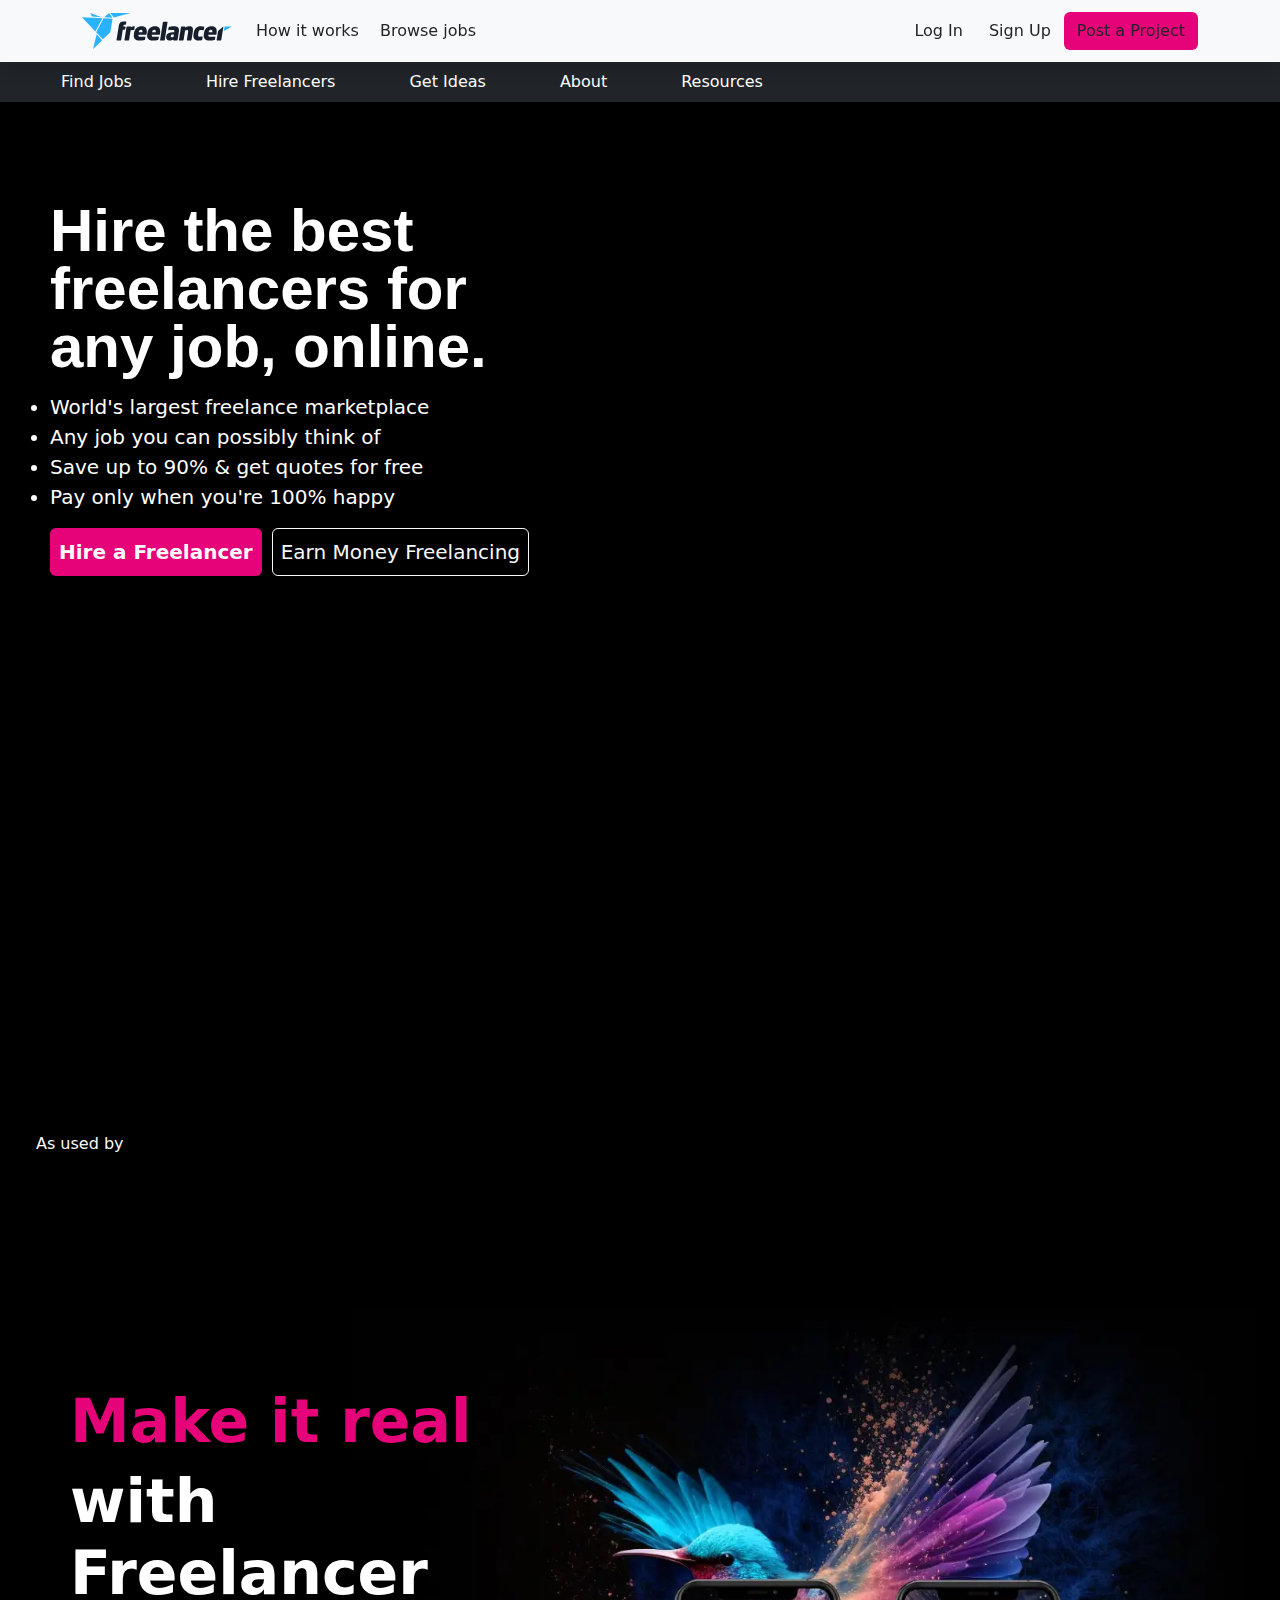
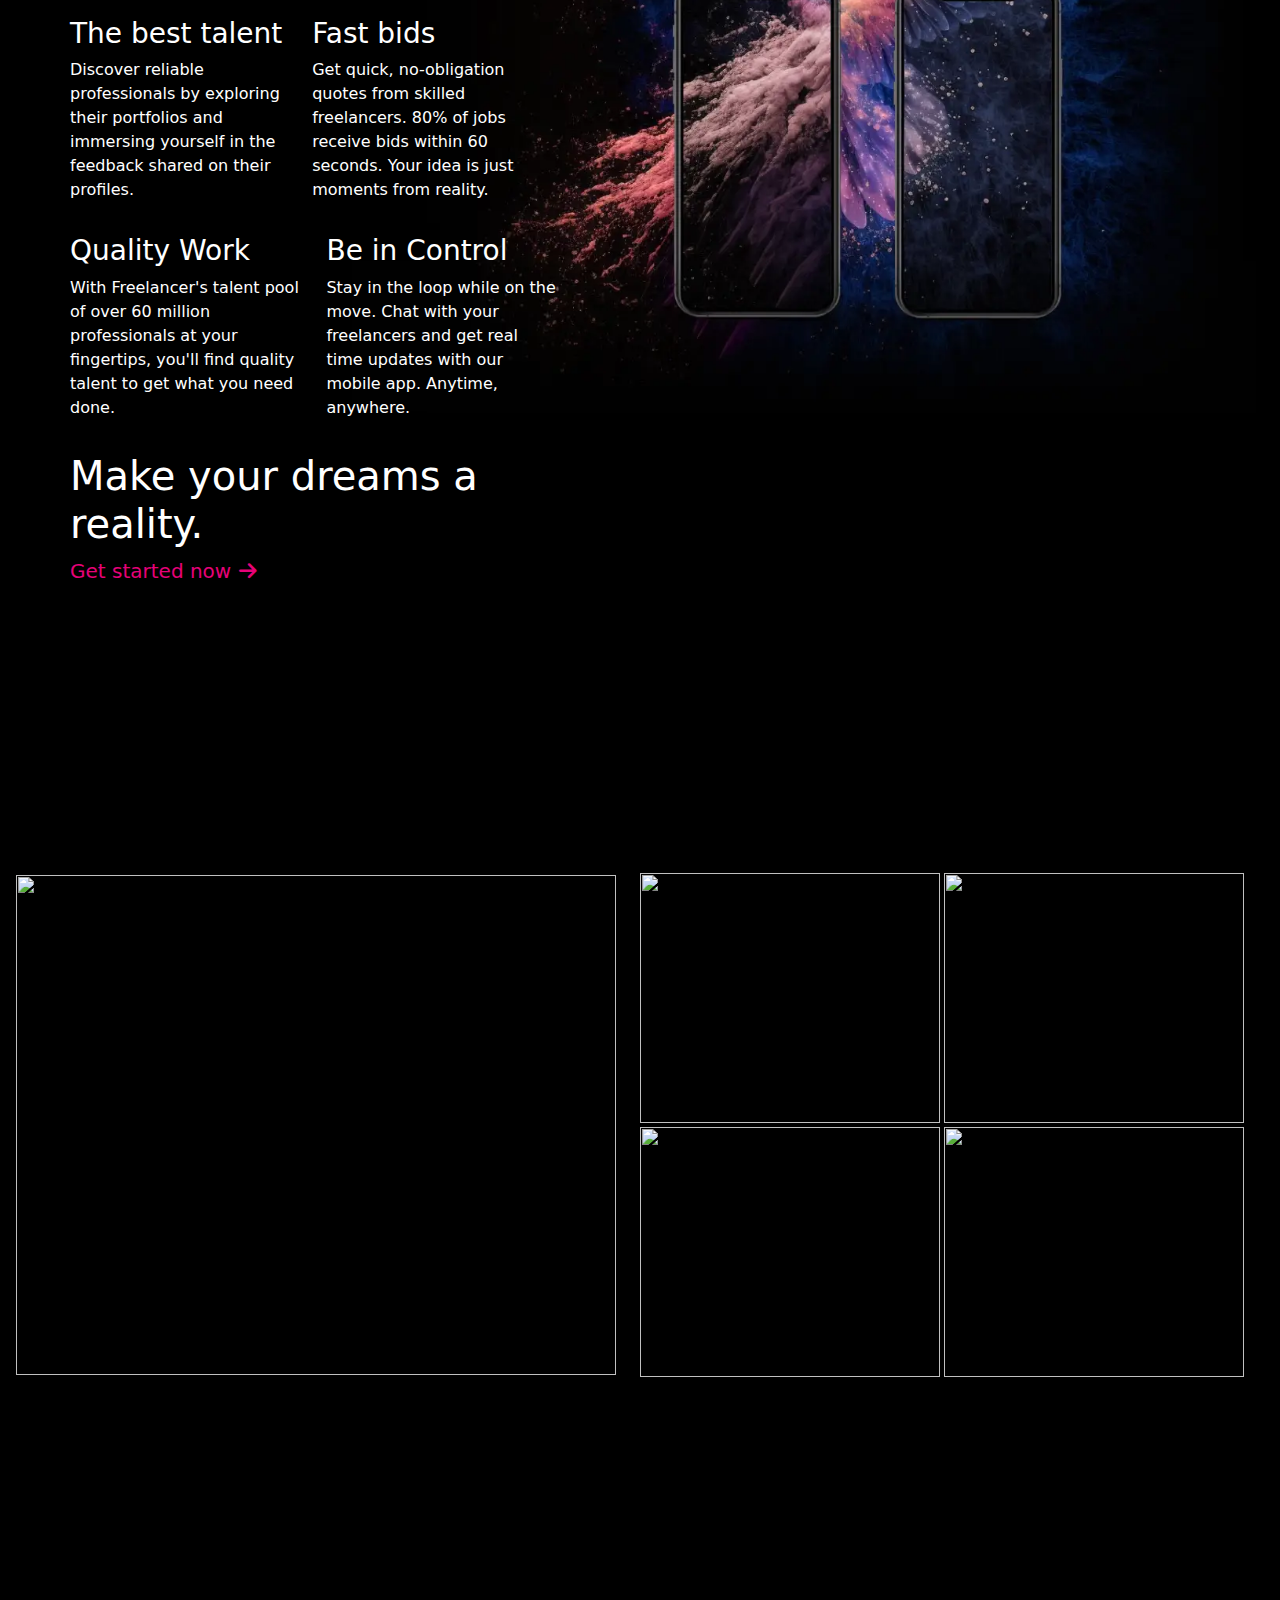
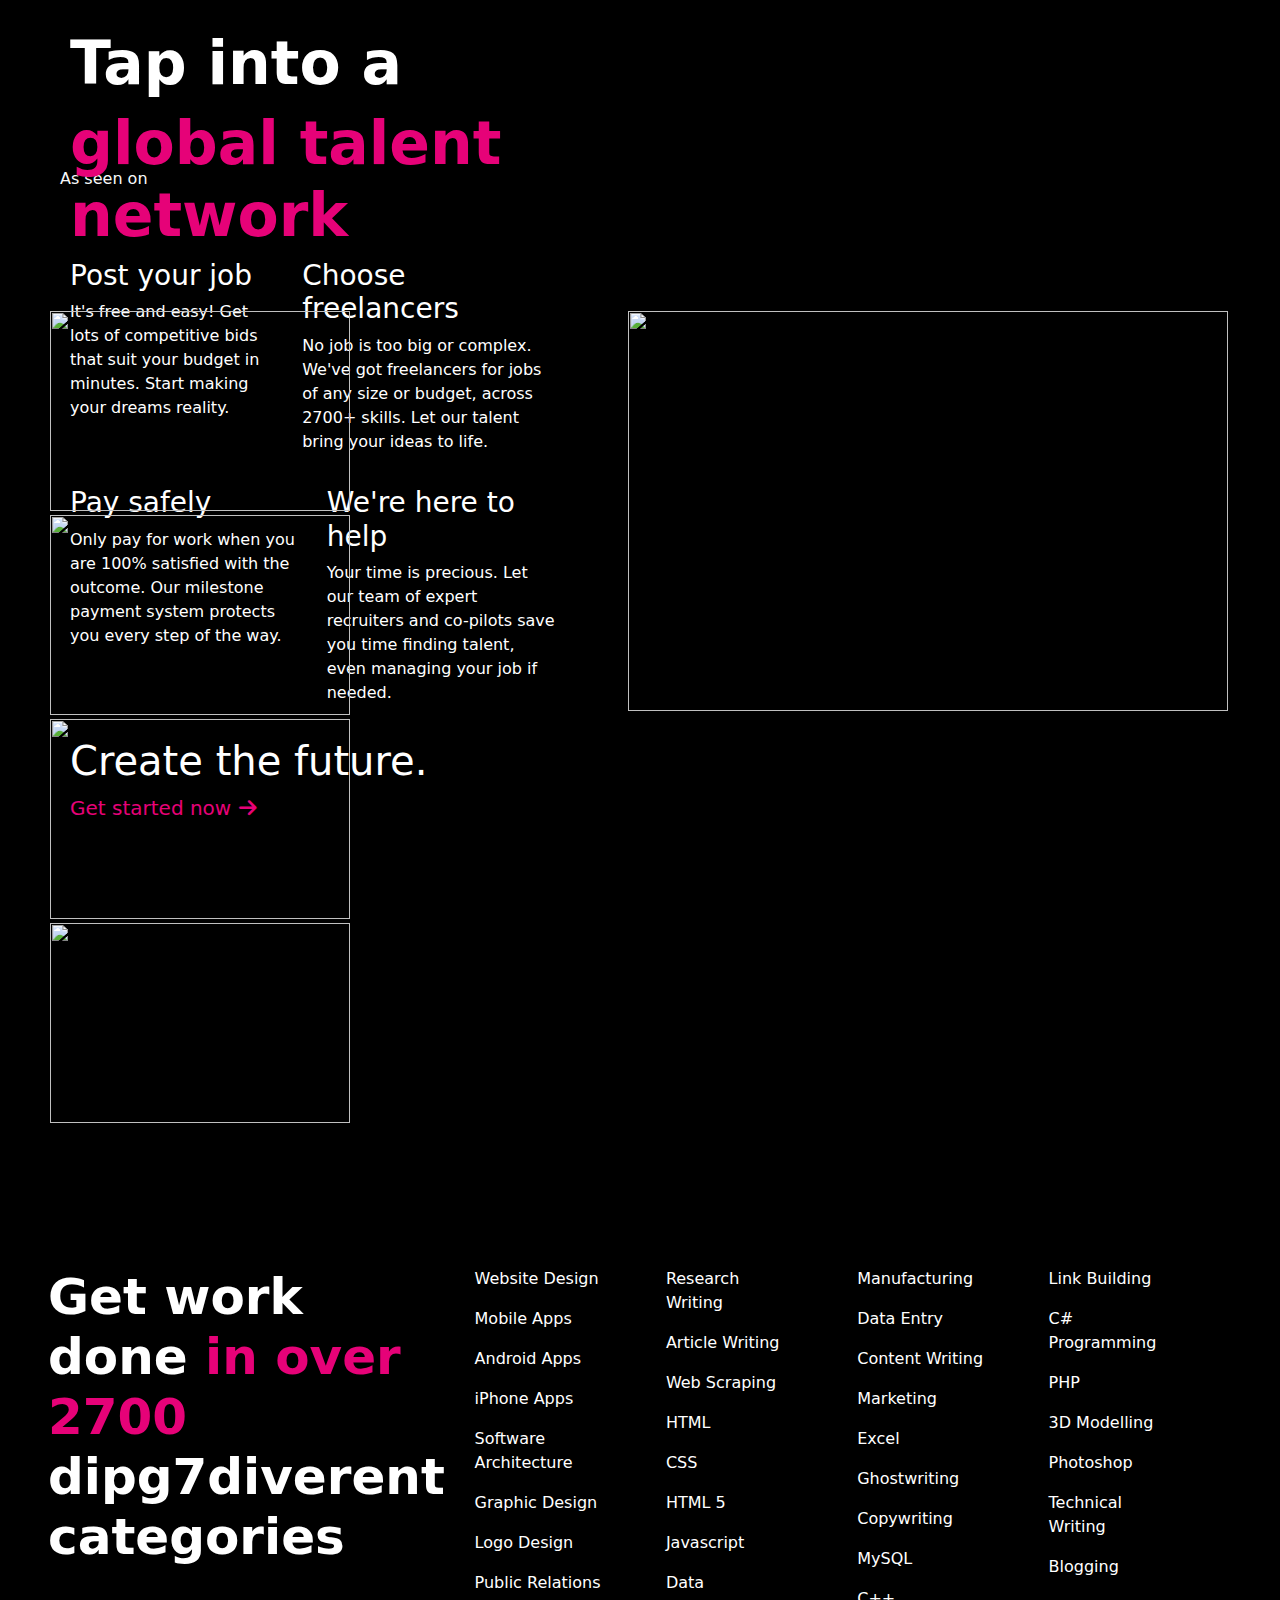
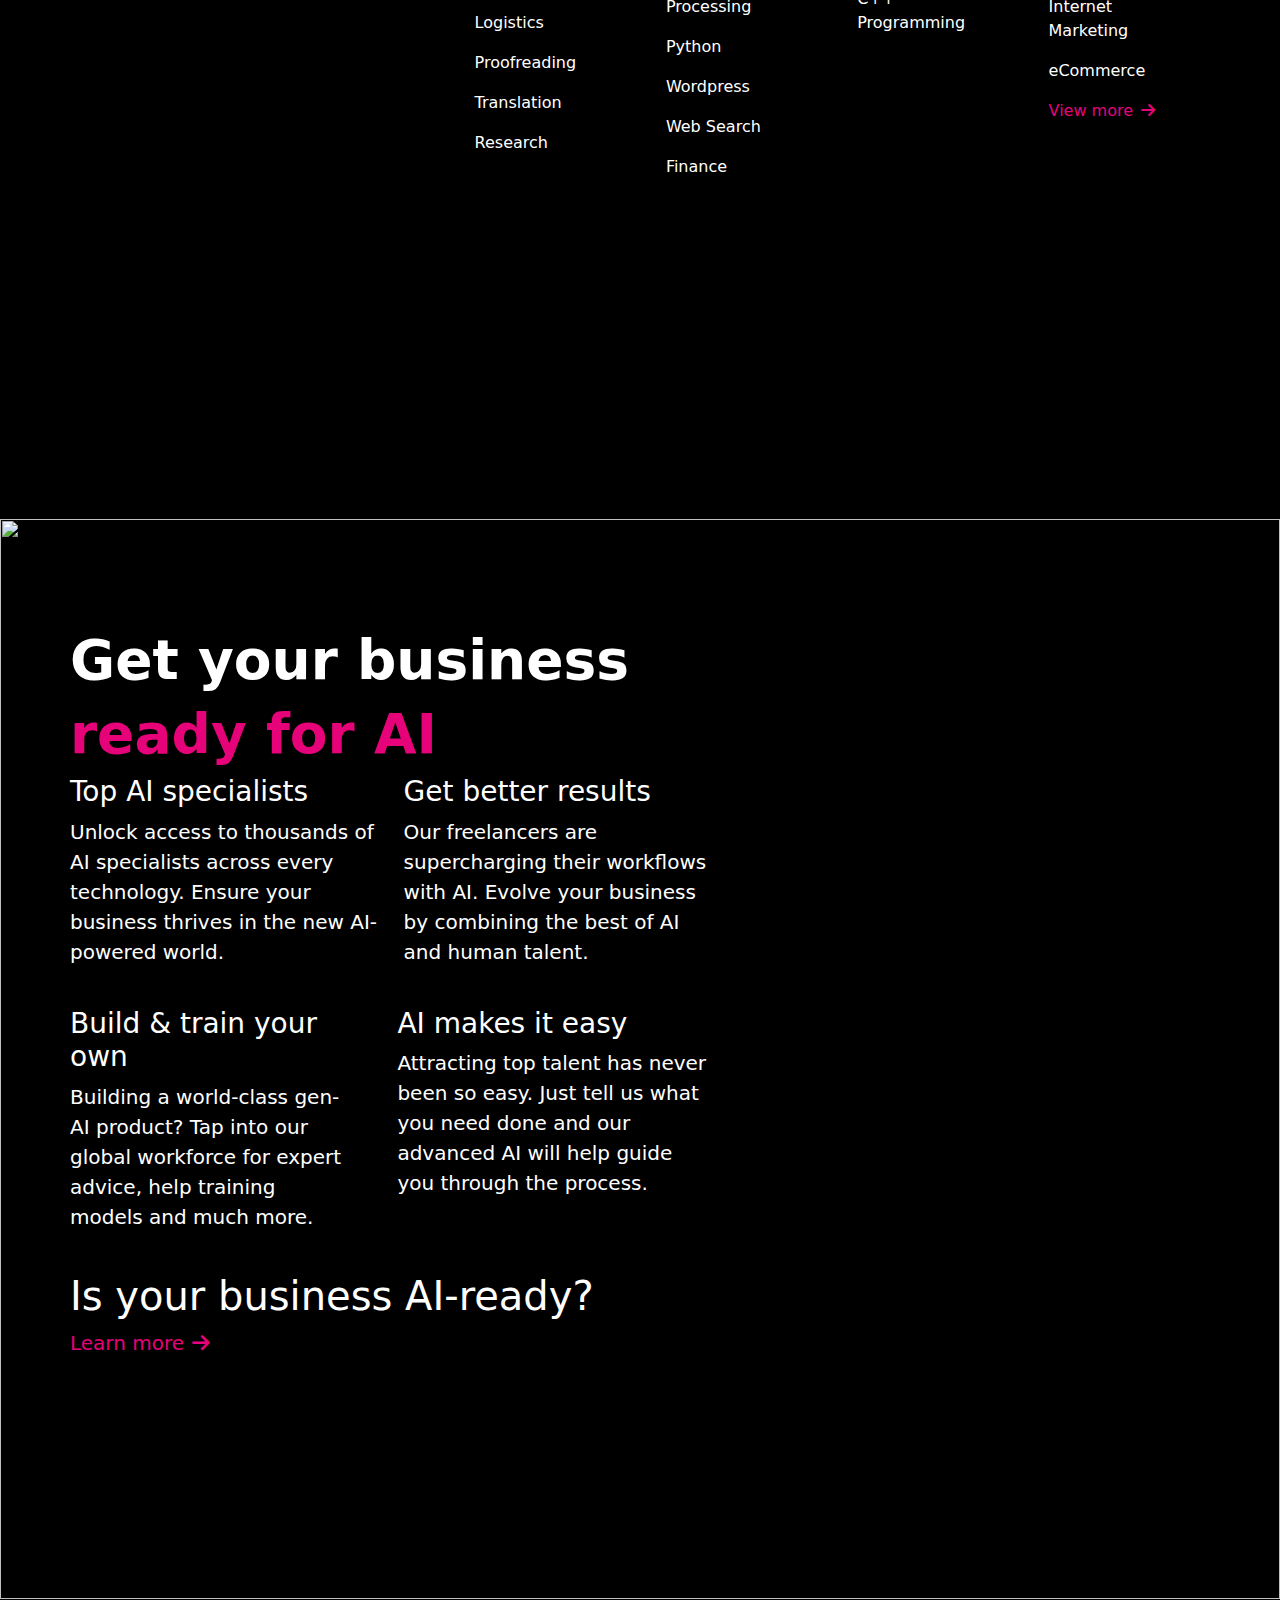
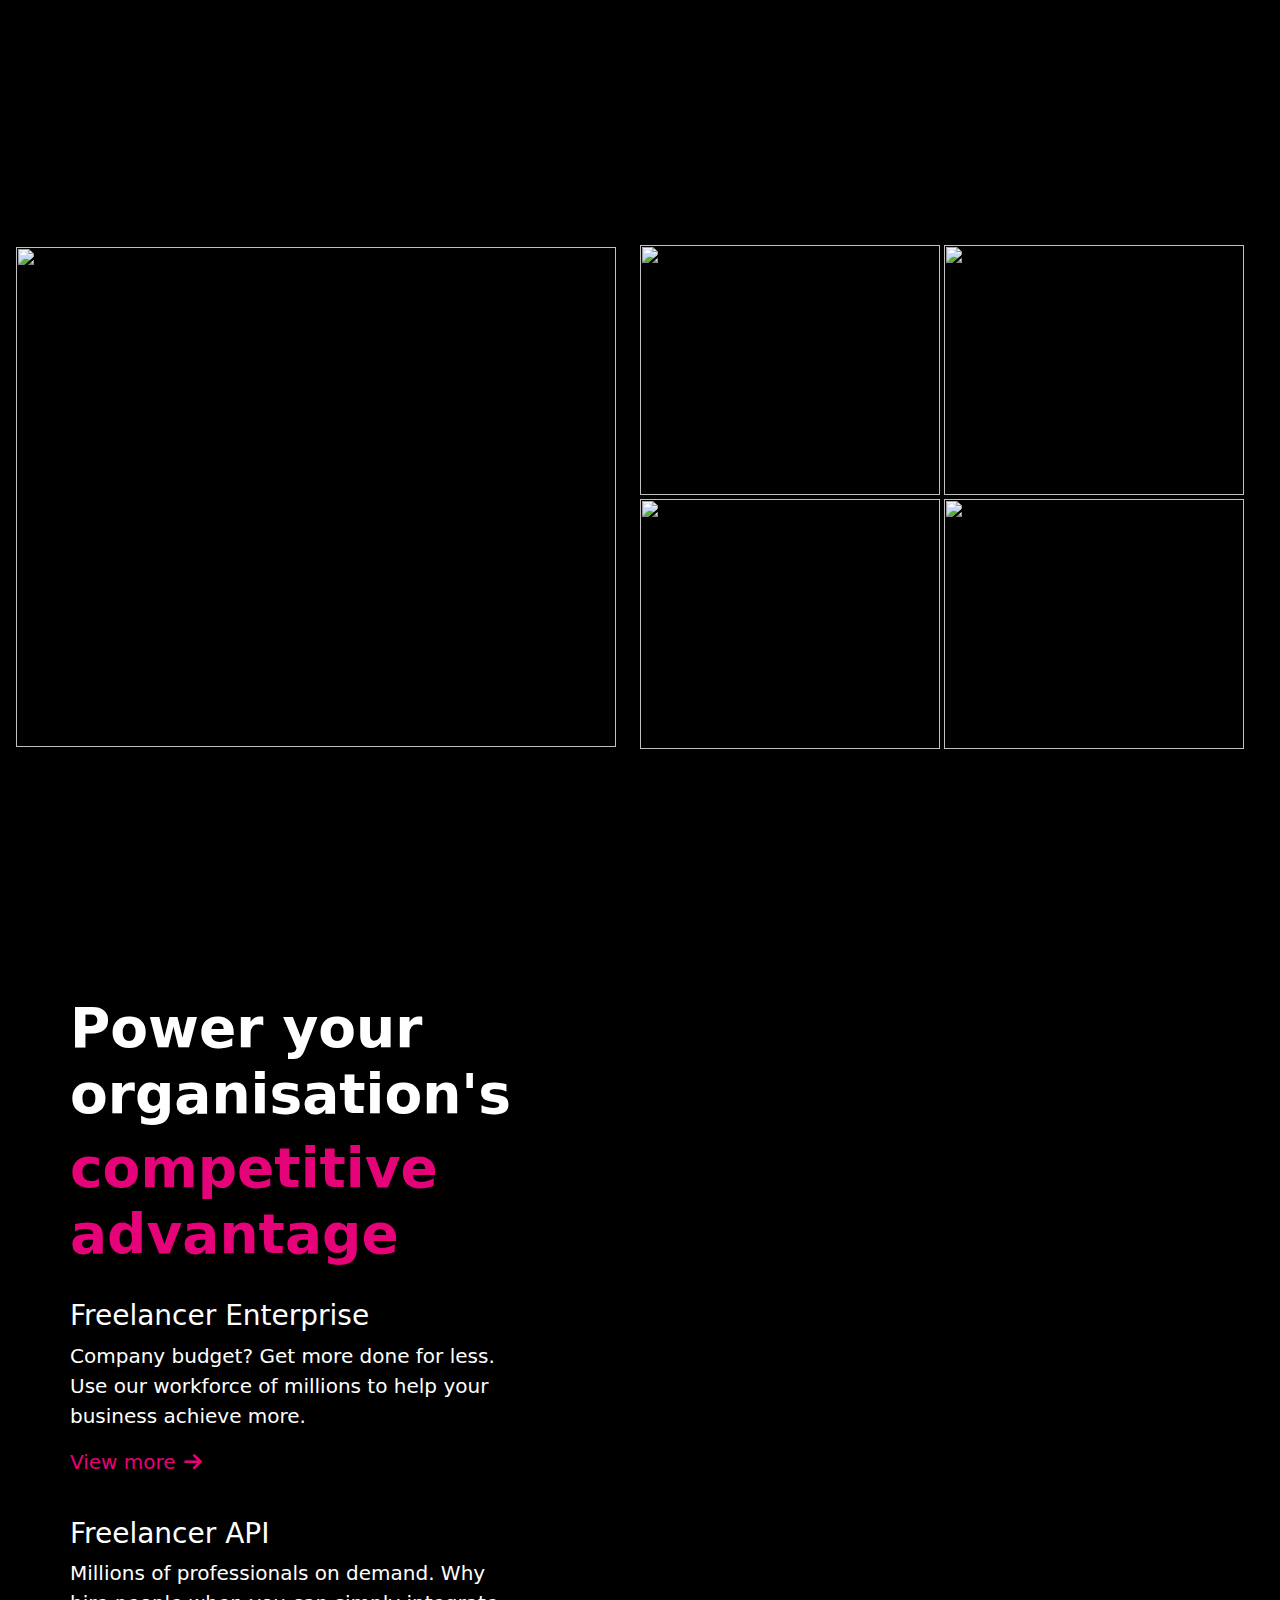
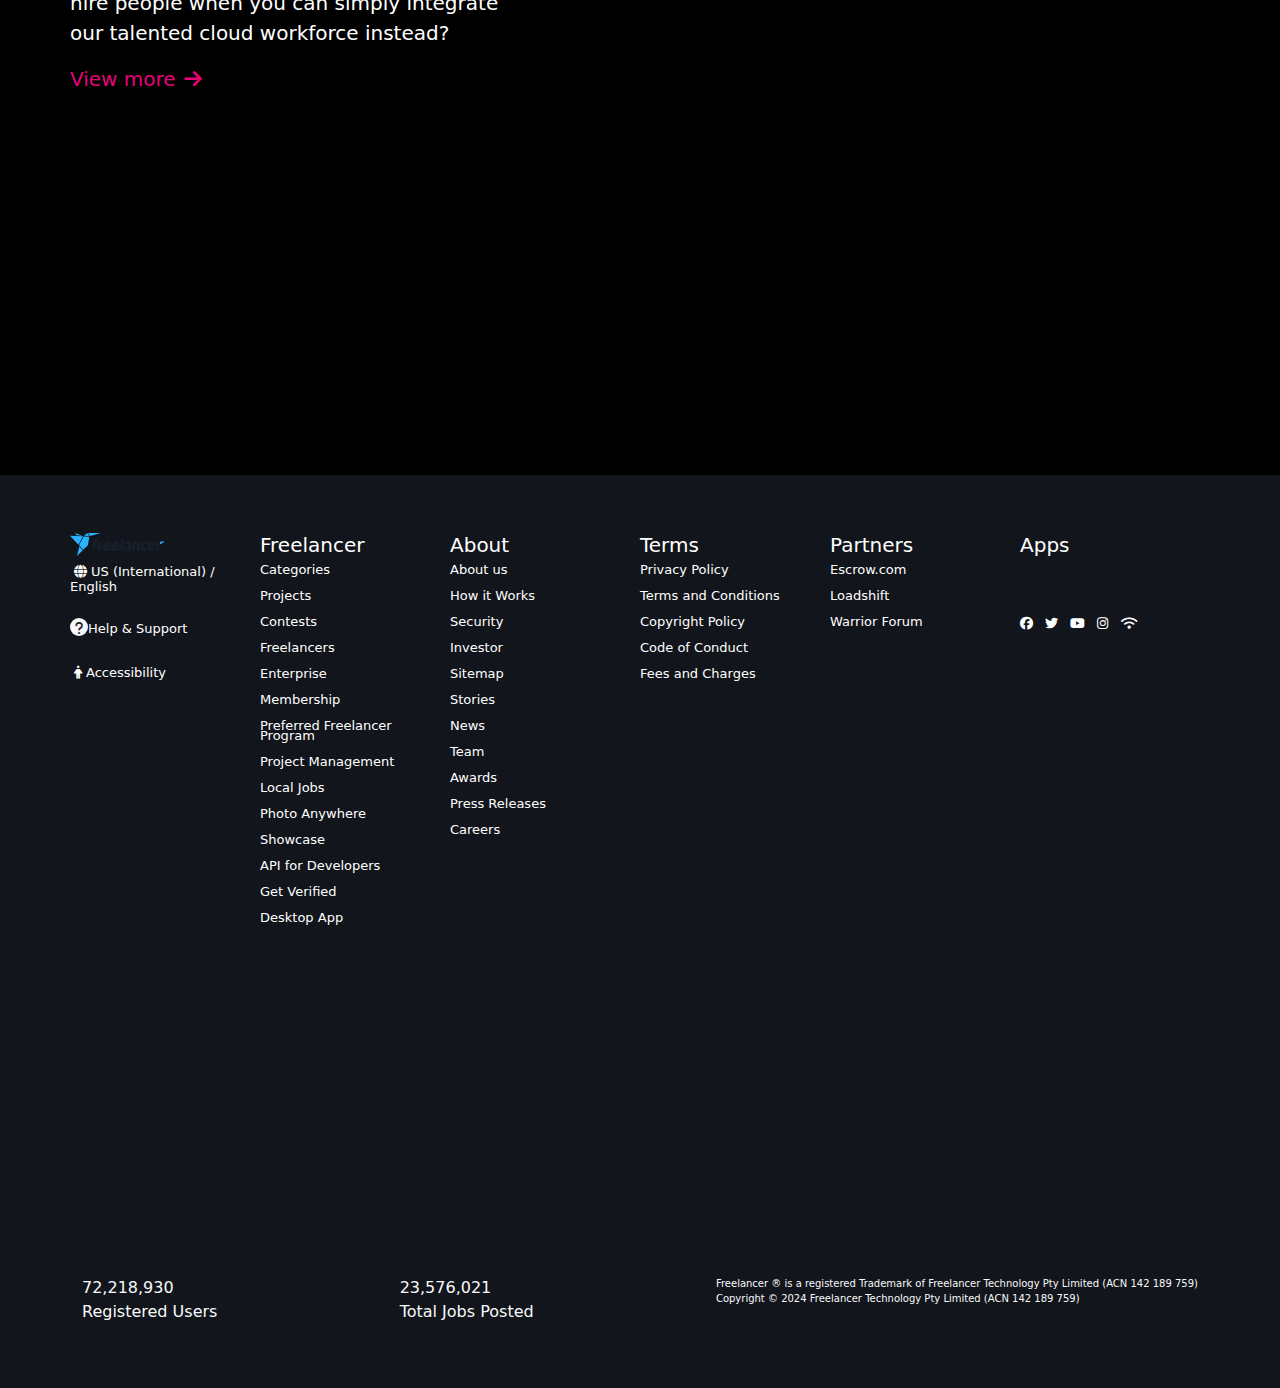
==== commit 43d6afb8: "update my project" ====
--- a/index.html
+++ b/index.html
@@ -3,7 +3,7 @@
 <head>
     <meta charset="UTF-8">
     <meta name="viewport" content="width=device-width, initial-scale=1.0">
-    <title>Testing</title>
+    <title>Freelancer clone</title>
     <link rel="stylesheet" href="https://cdnjs.cloudflare.com/ajax/libs/font-awesome/6.5.1/css/all.min.css">
     <!-- <link rel="stylesheet" href="bootstrap5/css/bootstrap.min.css"> -->
     <link href="https://cdn.jsdelivr.net/npm/bootstrap@5.3.3/dist/css/bootstrap.min.css" rel="stylesheet" integrity="sha384-QWTKZyjpPEjISv5WaRU9OFeRpok6YctnYmDr5pNlyT2bRjXh0JMhjY6hW+ALEwIH" crossorigin="anonymous">
@@ -19,21 +19,19 @@
     <nav class="navbar navbar-expand sticky-top bg-body-tertiary bg-light shadow w-100 d-block ">
         <div class="container">
           <div class="d-flex align-items-center">
-            <a class="navbar-brand active" href="C:\Users\HP\Desktop\MY PROJECT\Freelancer\testing.html">
+            <a class="navbar-brand active" href="C:\Users\HP\Desktop\Freelancer\index.html">
                 <img style="width: 150px;" class=" img-fluid free-logo" src="freelancer-logo.svg" alt="">
             </a>
               <div class="d-none d-md-none d-lg-block"> 
-              <a class="mx-2 text-dark text-decoration-none" href="C:\Users\HP\Desktop\MY PROJECT\Freelancer\howitworks.html">How it works</a>
+              <a class="mx-2 text-dark text-decoration-none" href="C:\Users\HP\Desktop\Freelancer\howitworks.html">How it works</a>
               <a class="mx-2 text-dark text-decoration-none" href="...">Browse jobs</a>
             </div>
           </div>
             <div class="d-flex navbtn" role="search">          
-              <!-- <button class="btn btn" type="submit" data-bs-toggle="modal" data-target="#myModal#">
-                <a class="text-dark text-decoration-none" href="file:///C:/Users/HP/Desktop/MY%20PROJECT/Freelancer/loginpage.html">Log In</a></button> -->
                 <button class="btn btn" type="submit">
-                  <a class="text-dark text-decoration-none" href="C:\Users\HP\Desktop\MY PROJECT\Freelancer\loginpage.html">Log In</a></button>
+                  <a class="text-dark text-decoration-none" href="C:\Users\HP\Desktop\Freelancer\loginpage.html">Log In</a></button>
               <button class="btn btn" type="submit">
-                <a class="text-dark text-decoration-none" href="C:\Users\HP\Desktop\MY PROJECT\Freelancer\signup.html">Sign Up</a></button>
+                <a class="text-dark text-decoration-none" href="C:\Users\HP\Desktop\Freelancer\signup.html">Sign Up</a></button>
               <button class="btn btn d-none d-md-none d-lg-block" style="background-color: rgb(230,2,120);" type="submit">
                 <a class="text-dark text-decoration-none " href="..">Post a Project</a></button>
             </div>
@@ -312,7 +310,7 @@
           <!-- BTN 3 -->
           <div class="btn3">
             <button class="btn btn-dark" type="submit">
-              <a class="" href="C:\Users\HP\Desktop\MY PROJECT\Freelancer\getideas.html">Get Ideas</a></button>
+              <a class="" href="C:\Users\HP\Desktop\Freelancer\getideas.html">Get Ideas</a></button>
             <ul class="dropdown-menu3 bg-light text-dark text-start radius-3">
               <li>Get Web Design Ideas</li>
               <li>Get Mobile App Ideas</li>
@@ -330,7 +328,7 @@
            <!-- BTN 4 -->
            <div class="btn4">
             <button class="btn btn-dark" type="submit">
-              <a class="" href="C:\Users\HP\Desktop\MY PROJECT\Freelancer\about.html">About</a></button>
+              <a class="" href="C:\Users\HP\Desktop\Freelancer\about.html">About</a></button>
             <ul class="dropdown-menu4 bg-light text-dark text-start radius-3">
               <li> Enterprise</li> 
               <li> Membership</li> 
@@ -342,7 +340,7 @@
            <!-- BTN 5 -->
            <div class="btn5">
             <button class="btn btn-dark" type="submit">
-              <a class="" href="C:\Users\HP\Desktop\MY PROJECT\Freelancer\resouces page\resouces.html">Resources</a></button>
+              <a class="" href="C:\Users\HP\Desktop\Freelancer\resouces page\resouces.html">Resources</a></button>
             <ul class="dropdown-menu5 bg-light text-dark text-start radius-3">
              <li> What Is Adobe Photoshop</li> 
              <li>What Is Android App Development</li> 
@@ -791,7 +789,7 @@
         </section>
 
         <section class="w-100 p-5" style="background-color: rgb(18,21,27);">
-          <div class="footer d-flex flex-wrap container w-100" style="height: 100vh; padding: 10px 0;color: white;">
+          <div class="footer d-flex flex-wrap container w-100" style="height: 80vh; padding: 10px 0;color: white;">
             <div class="col-12 col-md-2 ft">
               <img class="w-50" src="freelancer-logo.svg" alt="">
               <p style="padding: 5px 0;"><i class="fa-solid fa-globe p-1"></i>US (International) / English </p>
--- a/testing.css
+++ b/testing.css
@@ -811,6 +811,7 @@
 }
 .footer div{
   line-height: 10px;
+  font-size: small;
 }
 .footer > div p:hover{
   text-decoration: underline;
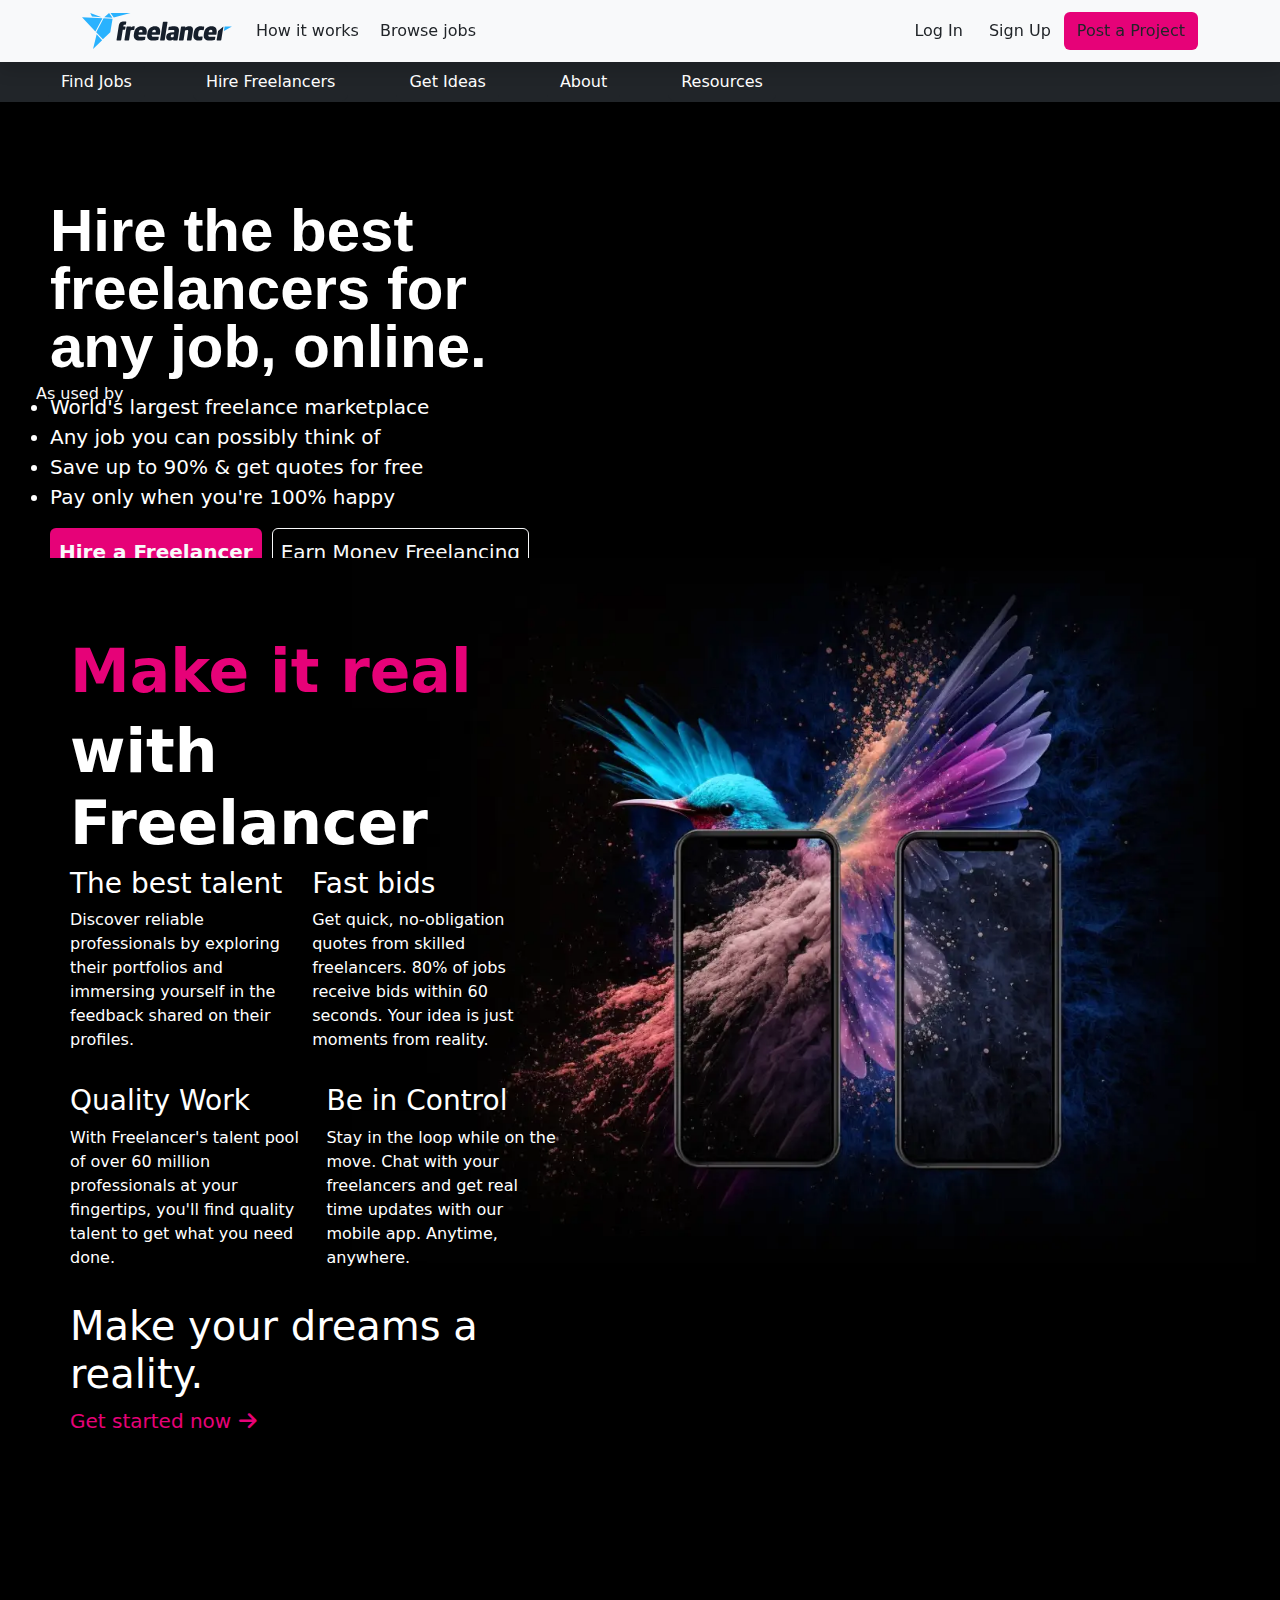
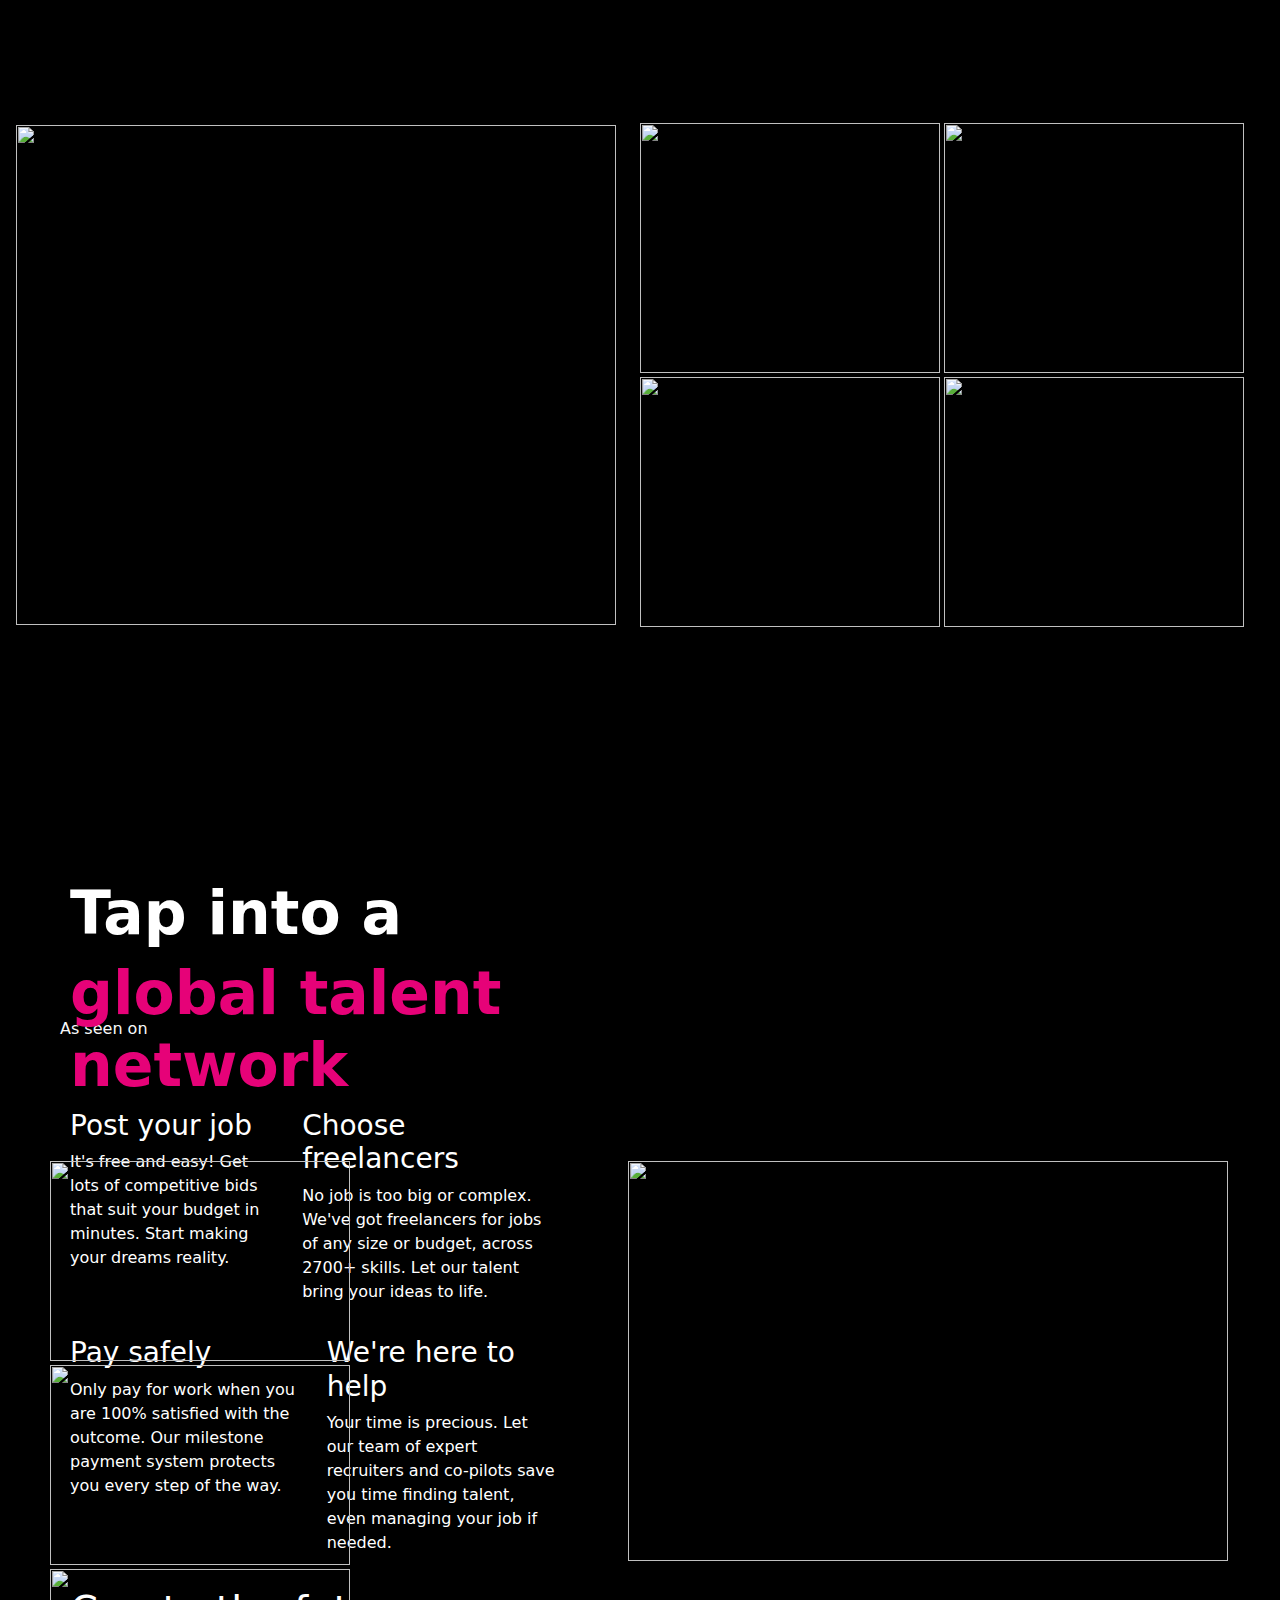
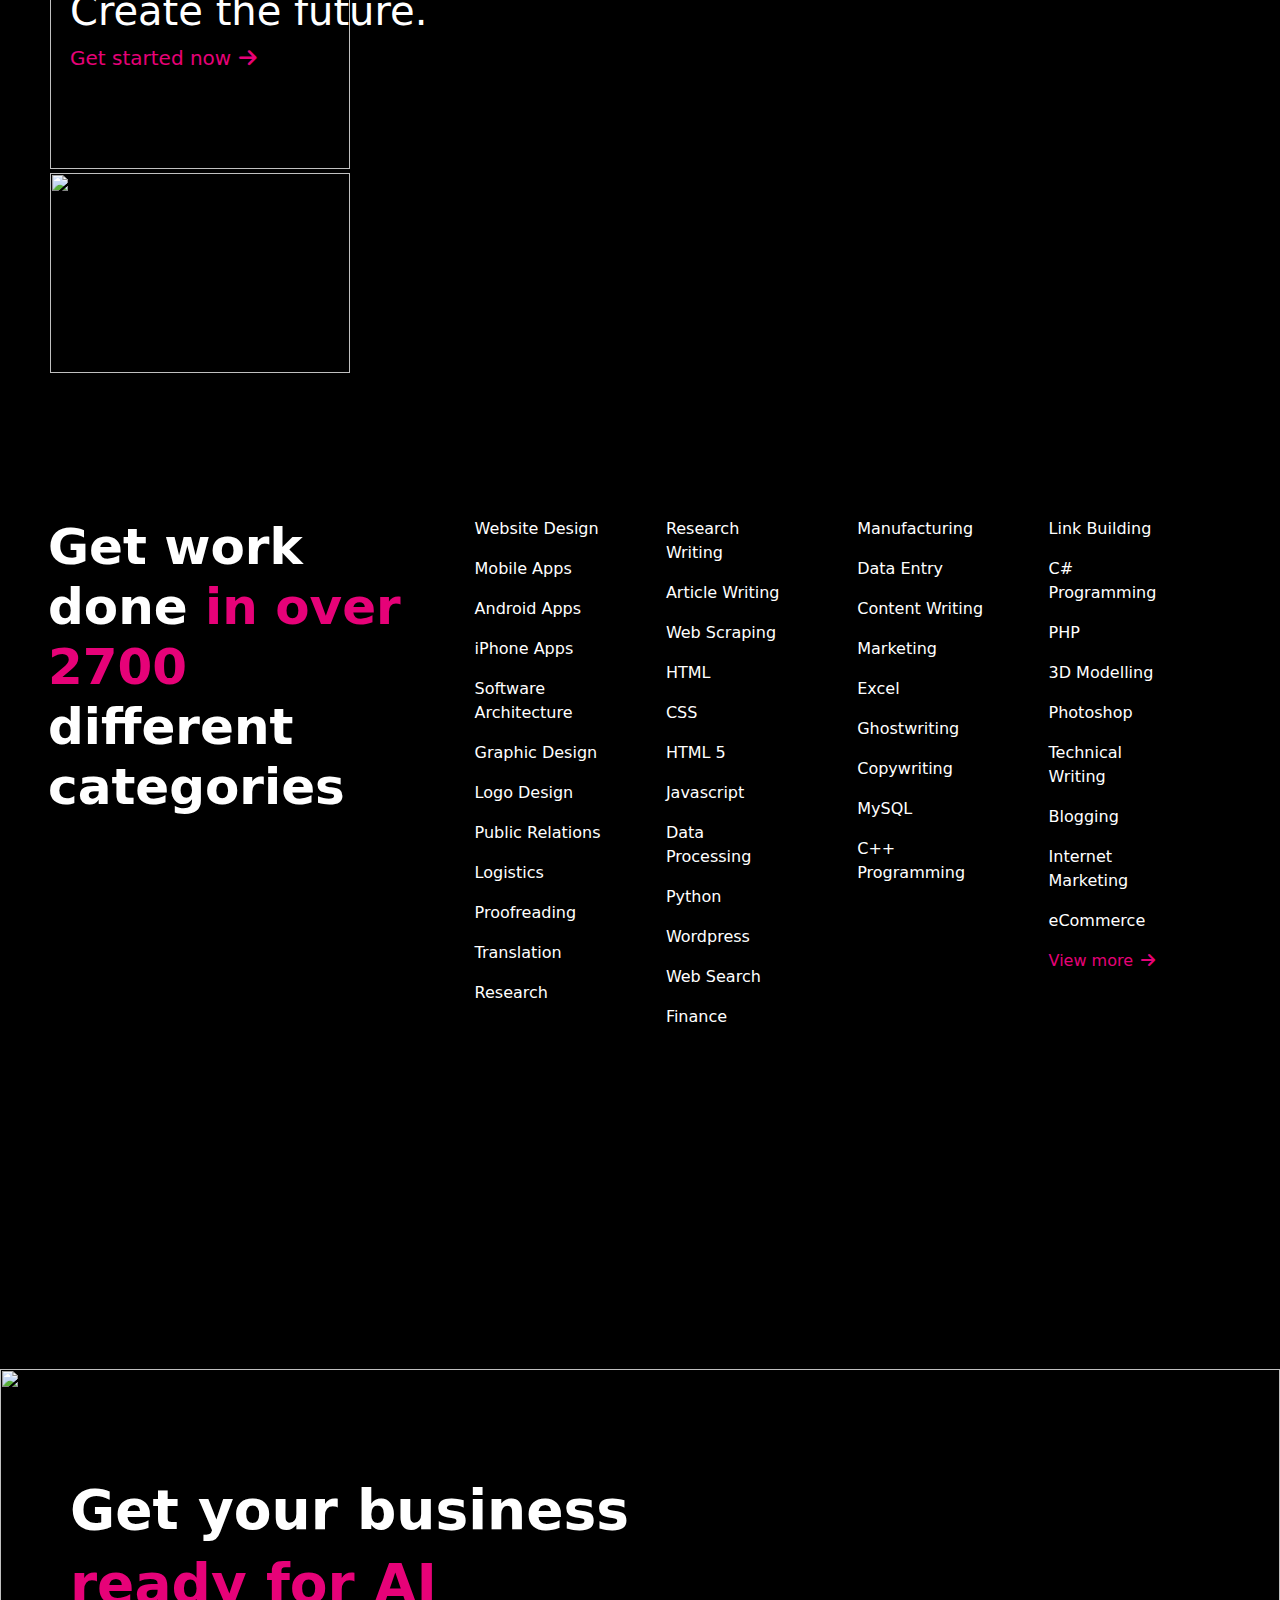
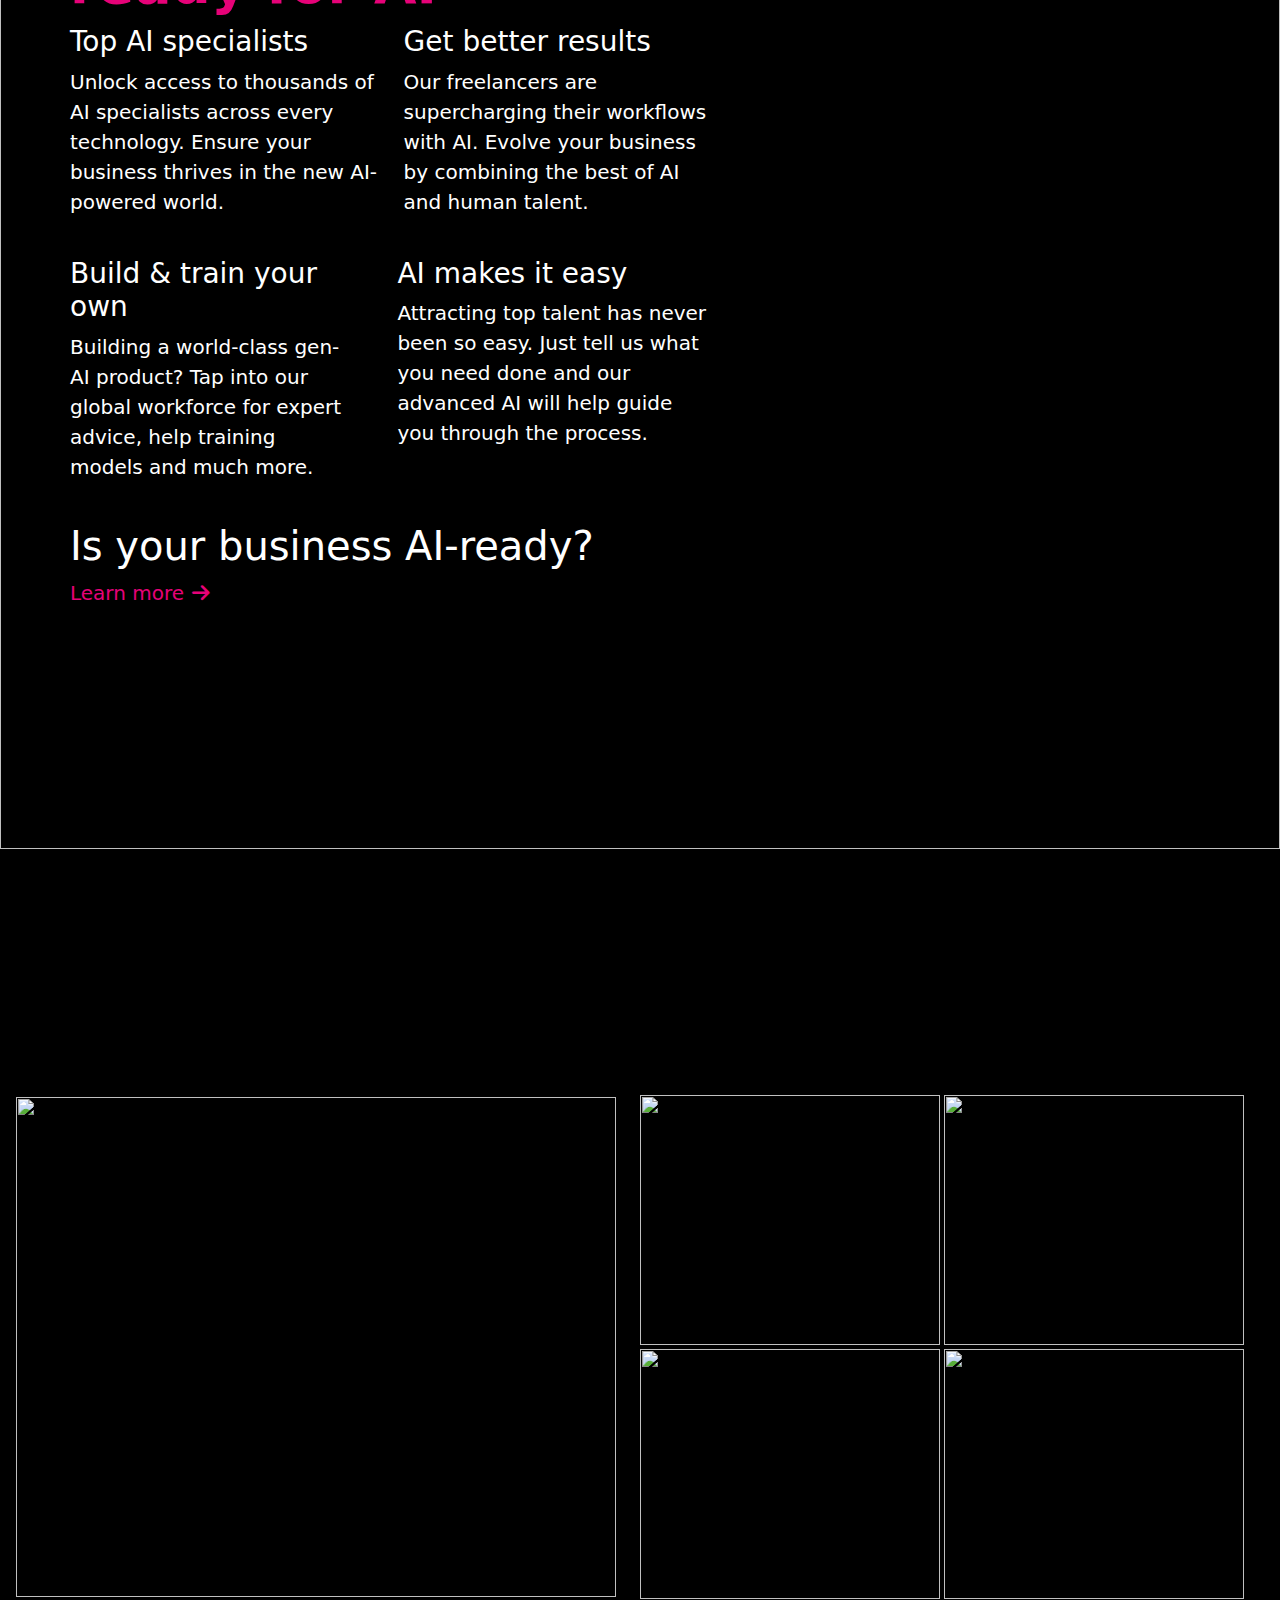
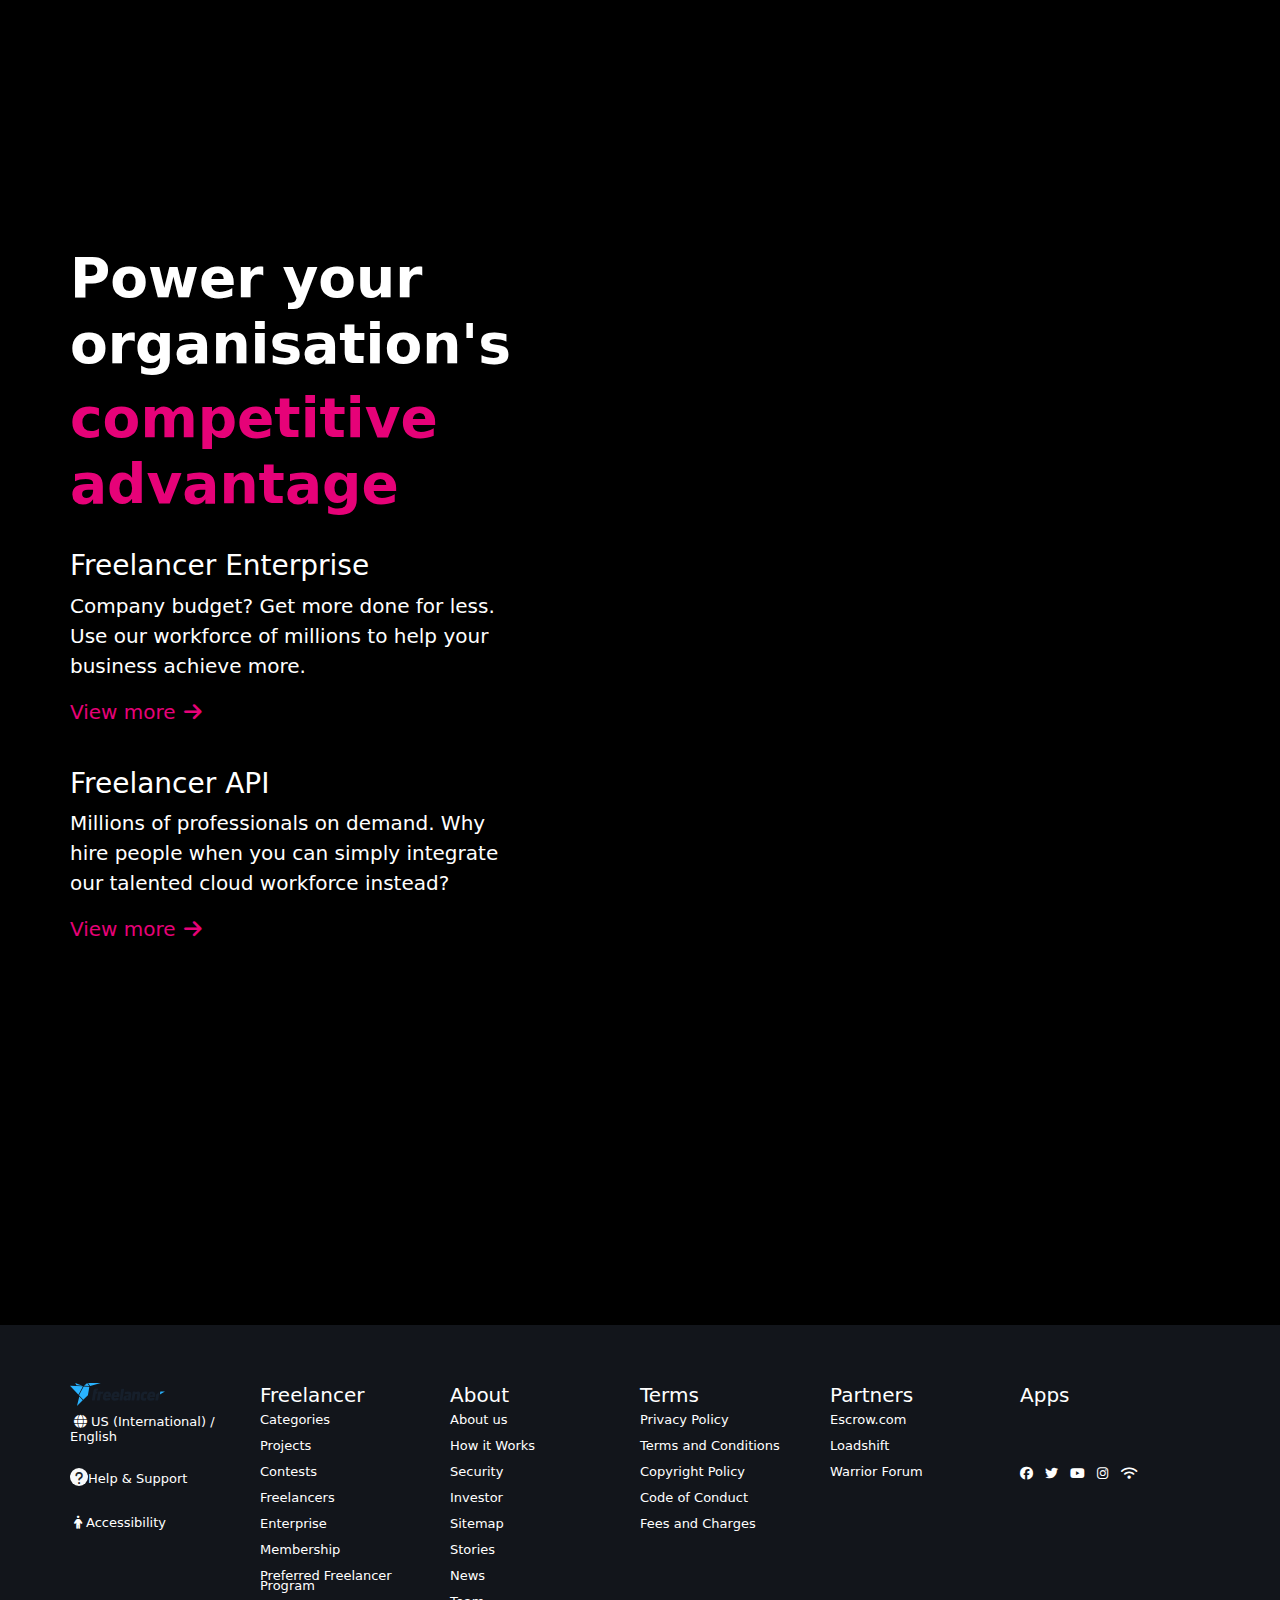
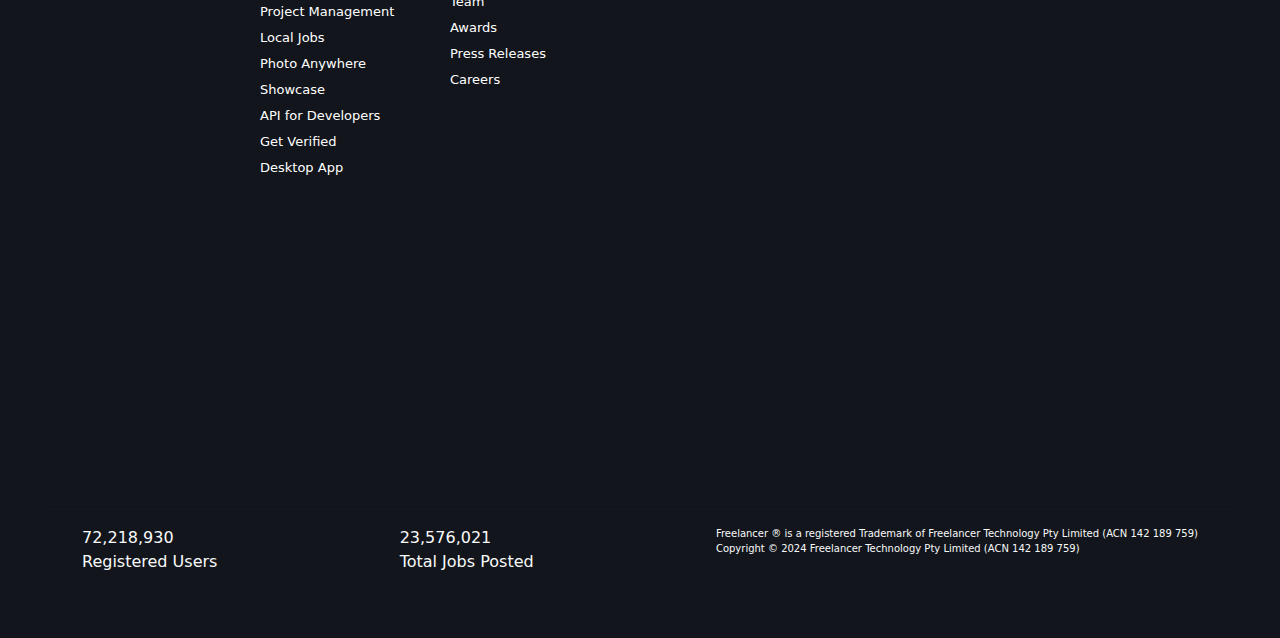
==== commit 21b1e967: "updated" ====
--- a/index.html
+++ b/index.html
@@ -19,26 +19,26 @@
     <nav class="navbar navbar-expand sticky-top bg-body-tertiary bg-light shadow w-100 d-block ">
         <div class="container">
           <div class="d-flex align-items-center">
-            <a class="navbar-brand active" href="C:\Users\HP\Desktop\Freelancer\index.html">
+            <a class="navbar-brand active" href="./index.html">
                 <img style="width: 150px;" class=" img-fluid free-logo" src="freelancer-logo.svg" alt="">
             </a>
               <div class="d-none d-md-none d-lg-block"> 
-              <a class="mx-2 text-dark text-decoration-none" href="C:\Users\HP\Desktop\Freelancer\howitworks.html">How it works</a>
+              <a class="mx-2 text-dark text-decoration-none" href="./howitworks.html">How it works</a>
               <a class="mx-2 text-dark text-decoration-none" href="...">Browse jobs</a>
             </div>
           </div>
             <div class="d-flex navbtn" role="search">          
                 <button class="btn btn" type="submit">
-                  <a class="text-dark text-decoration-none" href="C:\Users\HP\Desktop\Freelancer\loginpage.html">Log In</a></button>
+                  <a class="text-dark text-decoration-none" href="loginpage.html">Log In</a></button>
               <button class="btn btn" type="submit">
-                <a class="text-dark text-decoration-none" href="C:\Users\HP\Desktop\Freelancer\signup.html">Sign Up</a></button>
+                <a class="text-dark text-decoration-none" href="signup.html">Sign Up</a></button>
               <button class="btn btn d-none d-md-none d-lg-block" style="background-color: rgb(230,2,120);" type="submit">
                 <a class="text-dark text-decoration-none " href="..">Post a Project</a></button>
             </div>
         </div>
         </nav>
 
-        <div class="d-flex col-12   bg-dark text-light px-5 gap-5 div2 w-100 d-block" >
+      <div class="d-flex col-12   bg-dark text-light px-5 gap-5 div2 w-100 d-block" >
           <div class="btn1">
             <button class="btn btn-dark" type="button" data-bs-toggle="dropdown" aria-expanded="false">
               Find Jobs
@@ -310,7 +310,7 @@
           <!-- BTN 3 -->
           <div class="btn3">
             <button class="btn btn-dark" type="submit">
-              <a class="" href="C:\Users\HP\Desktop\Freelancer\getideas.html">Get Ideas</a></button>
+              <a class="" href="./getideas.html">Get Ideas</a></button>
             <ul class="dropdown-menu3 bg-light text-dark text-start radius-3">
               <li>Get Web Design Ideas</li>
               <li>Get Mobile App Ideas</li>
@@ -328,7 +328,7 @@
            <!-- BTN 4 -->
            <div class="btn4">
             <button class="btn btn-dark" type="submit">
-              <a class="" href="C:\Users\HP\Desktop\Freelancer\about.html">About</a></button>
+              <a class="" href="./about.html">About</a></button>
             <ul class="dropdown-menu4 bg-light text-dark text-start radius-3">
               <li> Enterprise</li> 
               <li> Membership</li> 
@@ -340,7 +340,7 @@
            <!-- BTN 5 -->
            <div class="btn5">
             <button class="btn btn-dark" type="submit">
-              <a class="" href="C:\Users\HP\Desktop\Freelancer\resouces page\resouces.html">Resources</a></button>
+              <a class="" href="./resouces page/resouces.html">Resources</a></button>
             <ul class="dropdown-menu5 bg-light text-dark text-start radius-3">
              <li> What Is Adobe Photoshop</li> 
              <li>What Is Android App Development</li> 
@@ -362,8 +362,12 @@
           </div>
       </div>
 
-        <div class="divPOne w-100">
-          <video src="https://www.f-cdn.com/assets/main/en/assets/home/video/nasa-v3.mp4" autoplay muted loop style="height: 100vh; width: 100%;" class="w-100"></video>
+        <div class="divPOne">
+         <div>
+            <video width="100%" autoplay muted loop>
+              <source  src="https://www.f-cdn.com/assets/main/en/assets/home/video/nasa-v3.mp4" type="">
+            </video>
+         </div>
          
             <div class="text col-md-4">
             <p class="">Hire the best freelancers for any job, online.</p>
@@ -613,13 +617,13 @@
 
         <section style="height: 100vh; color: white;" class="page6 row w-100 p-5 d-flex">
           <div class="col-12 col-md-4 div1pg6">
-           <h1 style="font-size: 50px; font-weight: 700;"> Get work done <span style="color: rgb(230,2,120);">in over 2700</span> dipg7diverent categories</h1>
-          </div>
-          <div class="col-10 col-md-8 d-flex justify-content-around">
-          <div class="col-10 col-md-2 ttt">
-           <p> Website Design</p>
-           <p> Mobile Apps</p>
-           <p>  Android Apps</p>
+           <h1 style="font-size: 50px; font-weight: 700;"> Get work done <span style="color: rgb(230,2,120);">in over 2700</span> different categories</h1>
+          </div>
+          <div class="col-12 col-md-8 d-flex justify-content-around">
+          <div class="col-3 col-md-2 ttt">
+            <p> Website Design</p>
+            <p> Mobile Apps</p>
+            <p>  Android Apps</p>
             <p> iPhone Apps</p>
             <p>  Software Architecture</p>
             <p>  Graphic Design</p>
@@ -627,26 +631,26 @@
             <p>  Public Relations</p>
             <p>  Logistics</p>
             <p>  Proofreading</p>
-           <p>  Translation</p>
-           <p>  Research</p>
-          </div>
-
-          <div class="col-10 col-md-2 ttt">
+            <p>  Translation</p>
+            <p>  Research</p>
+          </div>
+
+          <div class="d-none d-md-inline col-md-2 ttt">
             <p>Research Writing</p>
             <p>Article Writing</p>
-           <p> Web Scraping</p>
-           <p> HTML</p>
-           <p>CSS</p>
-            <p> HTML 5</p>
-              <p> Javascript</p>
-                <p>Data Processing</p>
-                  <p>  Python</p>
-                    <p> Wordpress</p>
-            <p>  Web Search</p>
-              <p> Finance</p>
-          </div>
-
-          <div class="col-10 col-md-2 ttt">
+            <p>Web Scraping</p>
+            <p>HTML</p>
+            <p>CSS</p>
+            <p>HTML 5</p>
+            <p>Javascript</p>
+            <p>Data Processing</p>
+            <p>Python</p>
+            <p>Wordpress</p>
+            <p>Web Search</p>
+            <p>Finance</p>
+          </div>
+
+          <div class="col-3 col-md-2 ttt">
           <p>  Manufacturing</p>
           <p>  Data Entry
             <p>  Content Writing
@@ -658,7 +662,7 @@
                         <p>   C++ Programming
           </div>
 
-          <div class="col-10 col-md-2 ttt">
+          <div class="col-3 col-md-2 ttt">
             <p>   Link Building
             <p>  C# Programming
             <p>   PHP
--- a/testing.css
+++ b/testing.css
@@ -2,11 +2,11 @@
     background-color: black;
   }
   .div2{
-   cursor: pointer;
-  padding-left: 70px;
-  height: 40px;
-  align-items: center;
-  align-content: center;
+    cursor: pointer;
+    padding-left: 70px;
+    height: 40px;
+    align-items: center;
+    align-content: center;
   }
   .btn1{
     position: relative;
@@ -470,24 +470,15 @@
  .divPOne{
   position: relative;
   z-index: -1;
+  width: 100%;
   object-fit: cover;
 } 
-/* .carousel{
-  position: absolute;
-  top: 0;
-  left: 0;
-  width: 100%;
-  height: 80%;
-  object-fit: cover;
-  z-index: -1;
-}  */
 .text{
   position: absolute;
   top: 100px;
   left: 50px;
   color: white;
   width: 40%;
- 
 }
 .text > p{
   font-size: 60px;
@@ -659,15 +650,12 @@
 
 .catart{
   position: relative;
-  /* display: inline-block; */
-  /* overflow: hidden; */
 }
 .catart:hover{
   z-index: 1;
 }
 .labelcat{
   position: absolute;
-  /* bottom: 0px; */
   left: px;
   background-color: white;
   padding: 5px;
@@ -686,12 +674,10 @@
   z-index: 5;
 }
 .catart:hover .labelcat{
-  /* opacity: 1; */
   display: block;
 }
 .contimg5{
   position: relative;
-  /* z-index: 3; */
 }
 .contimg5:hover{
   z-index: 1;
@@ -749,7 +735,6 @@
 }
 .contimg8{
   position: relative;
-  /* z-index: 3; */
 }
 .contimg8:hover{
   z-index: 1;
--- a/mediaquery.css
+++ b/mediaquery.css
@@ -26,11 +26,12 @@
  }
 
 .divPOne{
-    height: 80vh !important;
+    height: 70vh !important;
     /* background-color: red; */
  }
  .divPOne video{
-     height: 70vh !important;
+     /* height: 70vh !important; */
+     display: none;
  }
 .text{
     top: 30px;
@@ -56,7 +57,7 @@
     width: inherit;
 }
 .page2{
-    height: 210vh !important;
+    height: 160vh !important;
     margin: 0 !important;
     padding: 0 !important;
     /* background-color: brown; */
@@ -89,7 +90,7 @@
 
 .text2{
     width: 100%;
-    top: 110px !important;
+    top: 120px !important;
     left: 0;
 }
 .text2 h1{
@@ -160,7 +161,7 @@
     display: none;
   }
 .page4{
-    height: 190vh !important;
+    height: 150vh !important;
 }
 .text4{
     width: 100%;
@@ -172,19 +173,19 @@
 }
 .pg4img{
     position: absolute !important;
-    top: 700px ;
+    top: 600px ;
     height: 50vh !important;
     width: 100% !important;
     background-position: center;
 }
 .card2{
-    top: 750px !important;
+    top: 700px !important;
     width: 250px;
     left: 80px;
 }
 .page5{
     height: fit-content !important;
-    padding: 10px !important;
+    padding: 0 10px !important;
     gap: 2px !important;
     margin: 0 !important;
     width: 100% !important;
@@ -274,7 +275,7 @@
     width: 100%;
 }
 .page7{
-    height: 200vh !important;
+    height: 180vh !important;
     padding: 10px;
     
 }
